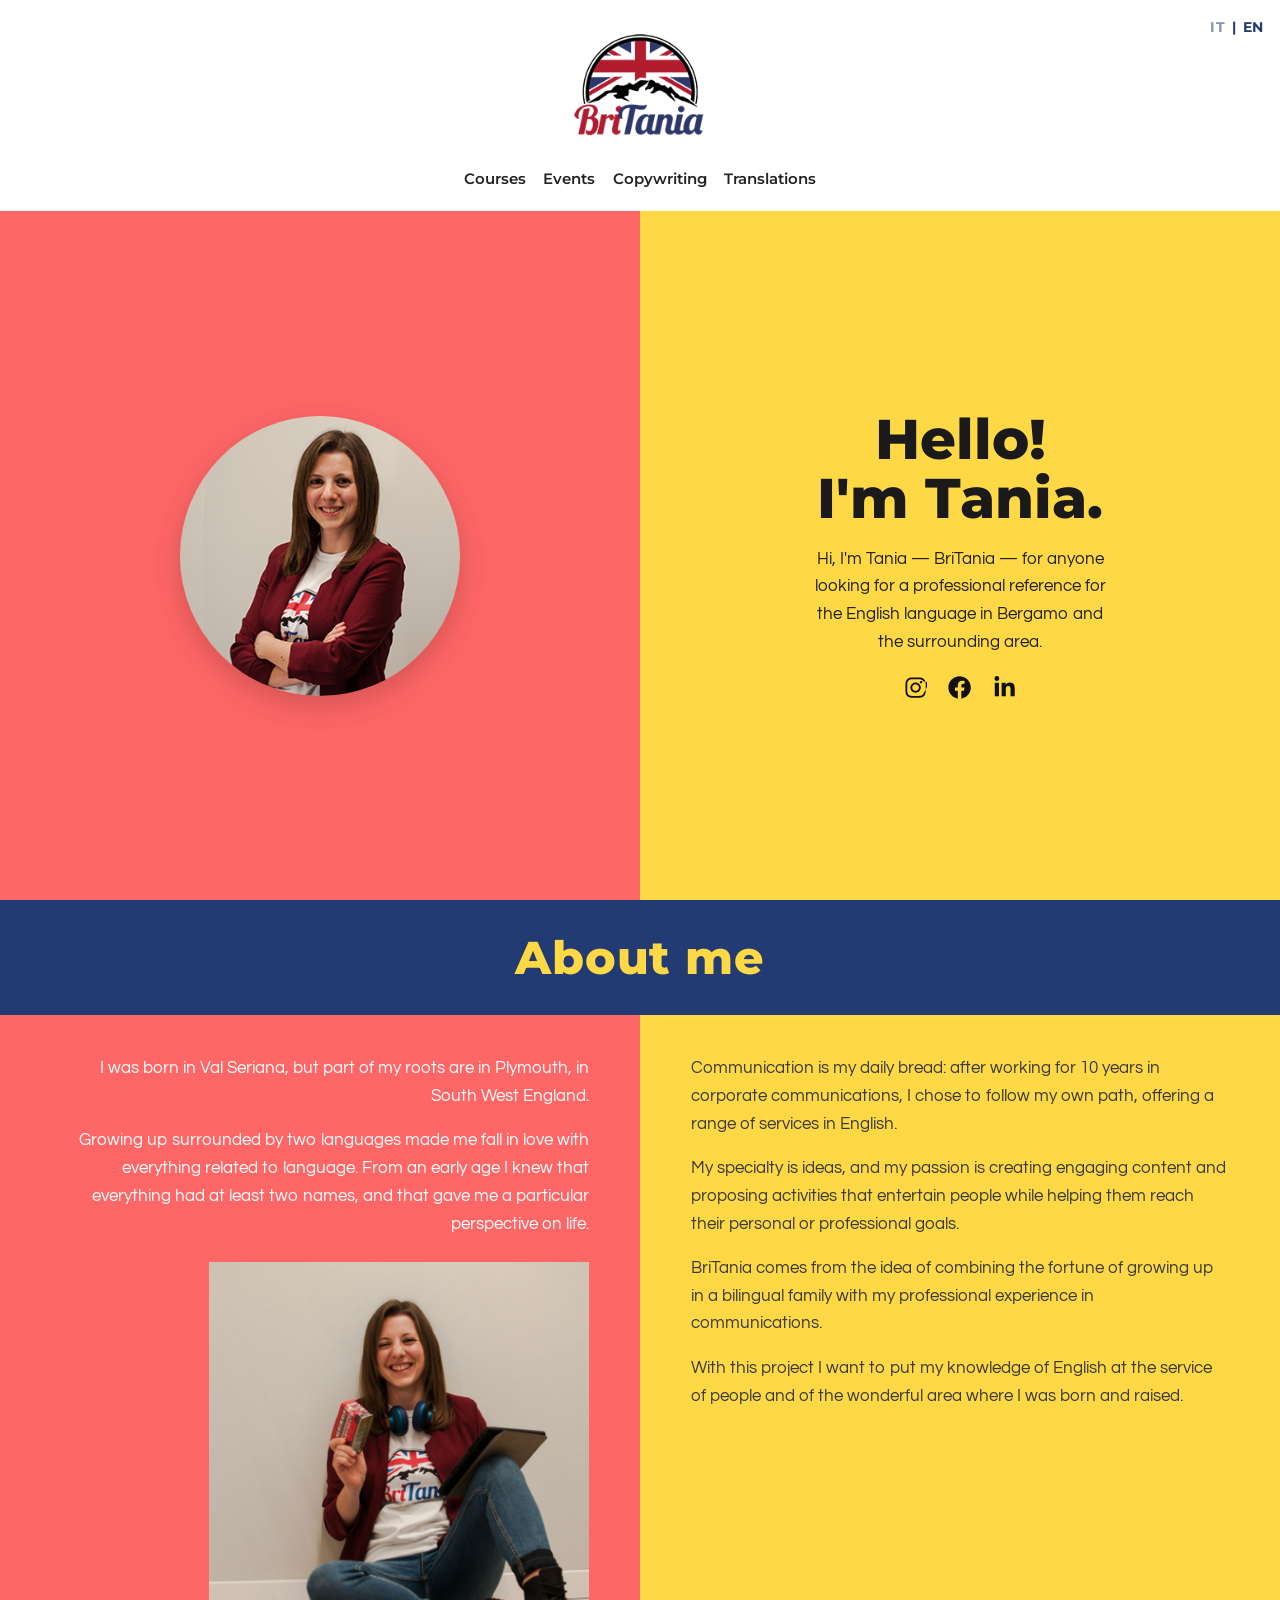
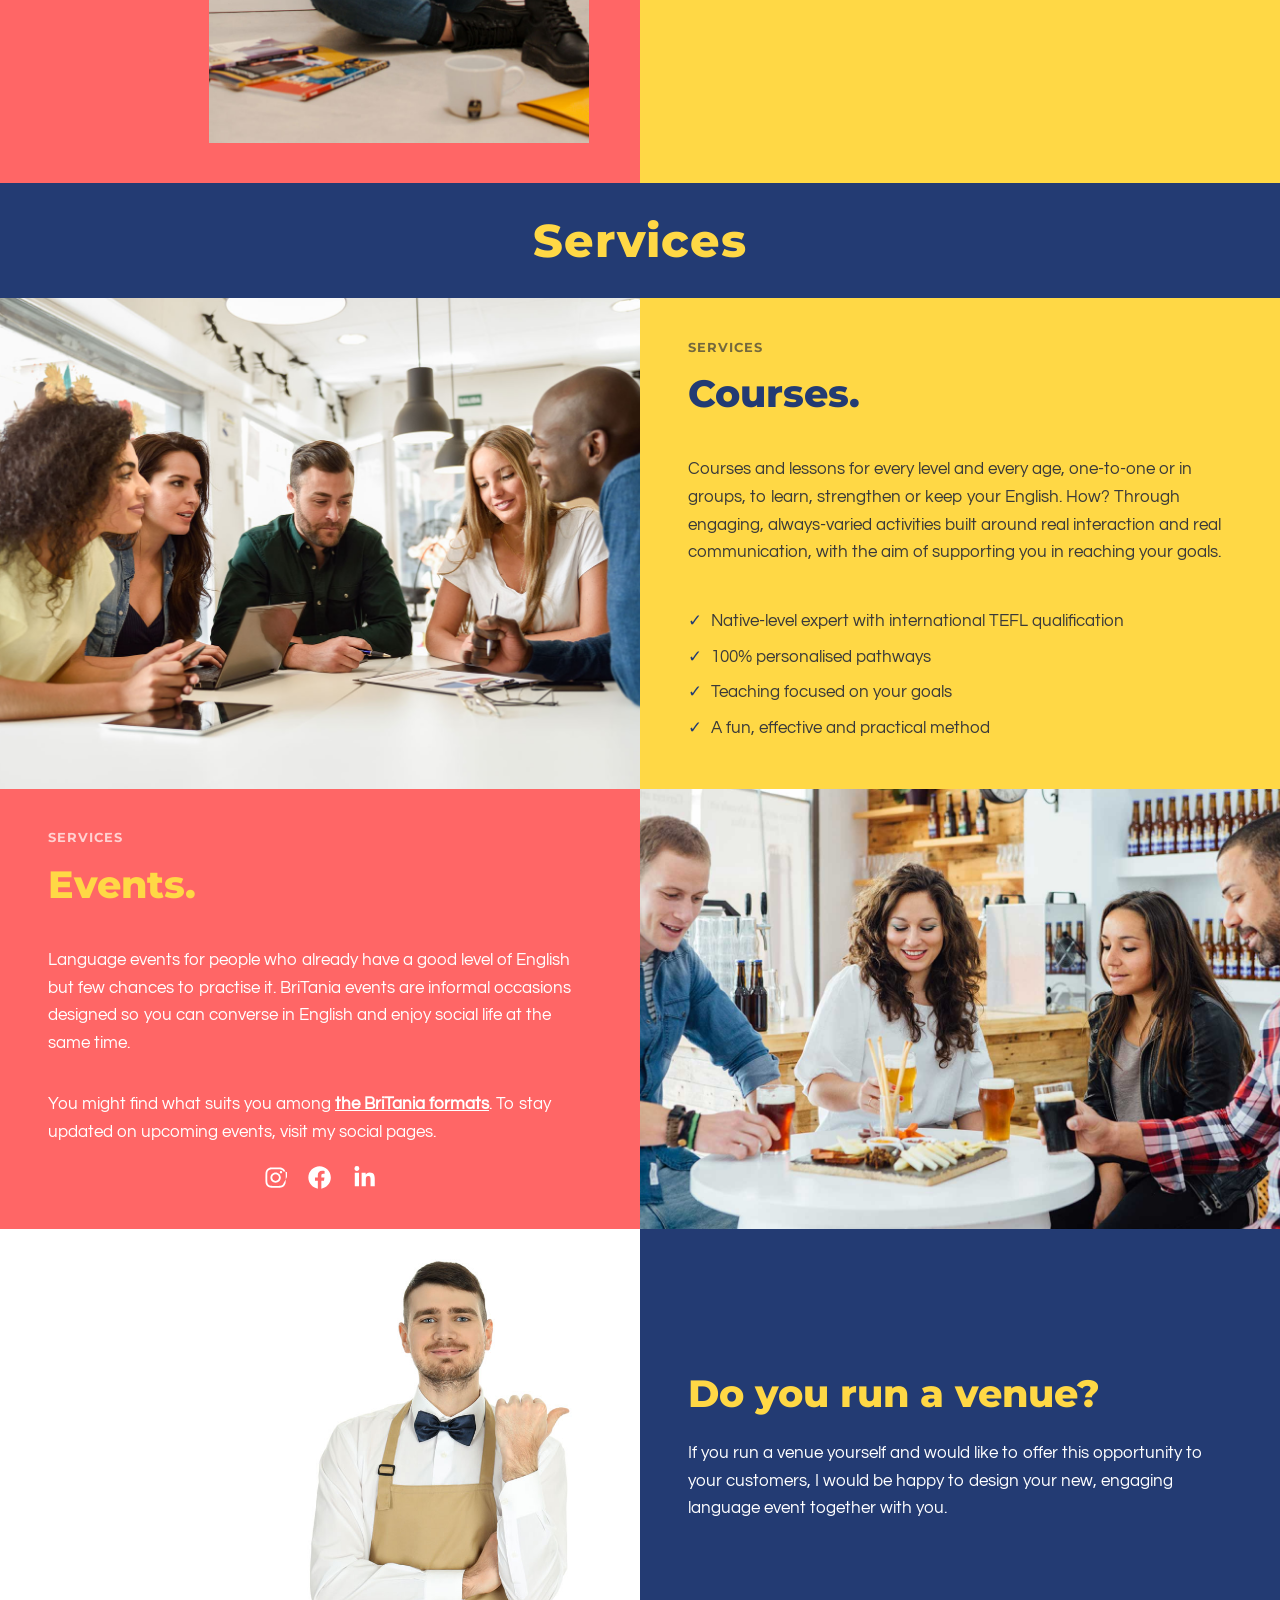
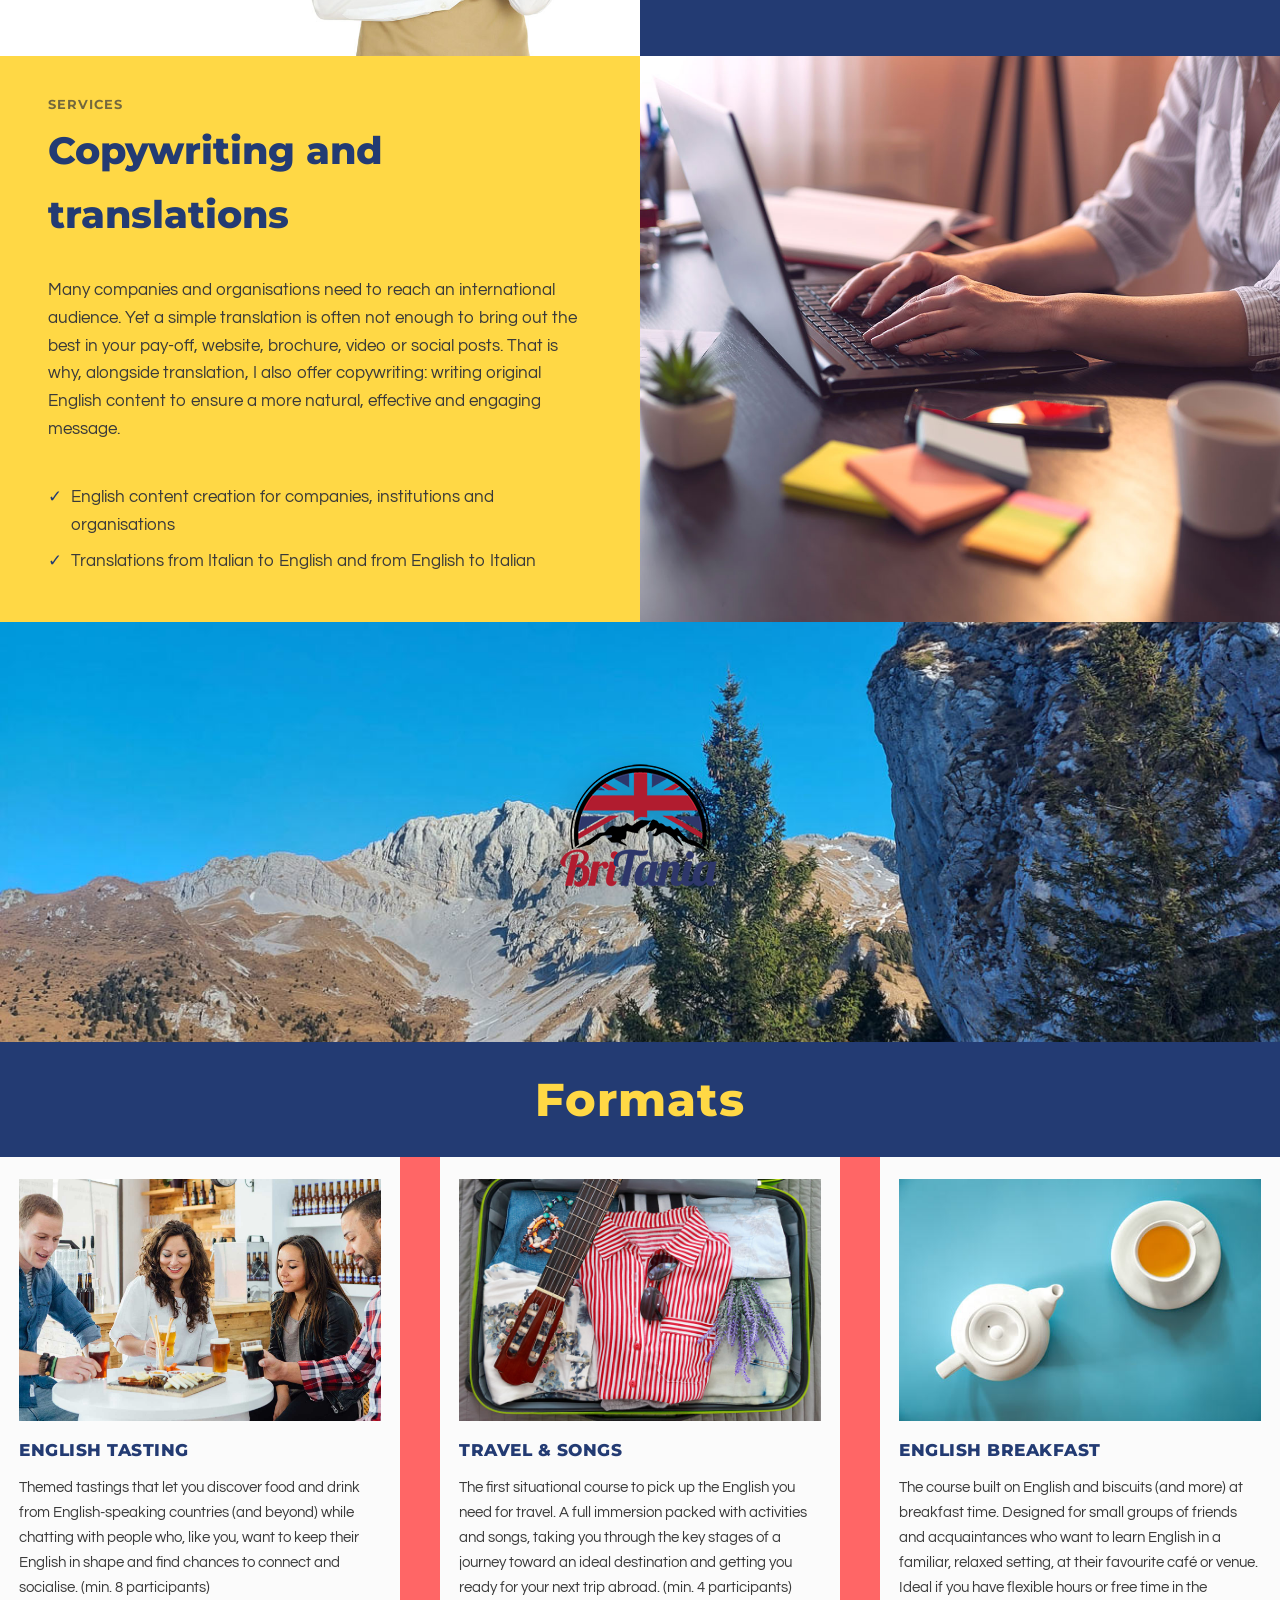
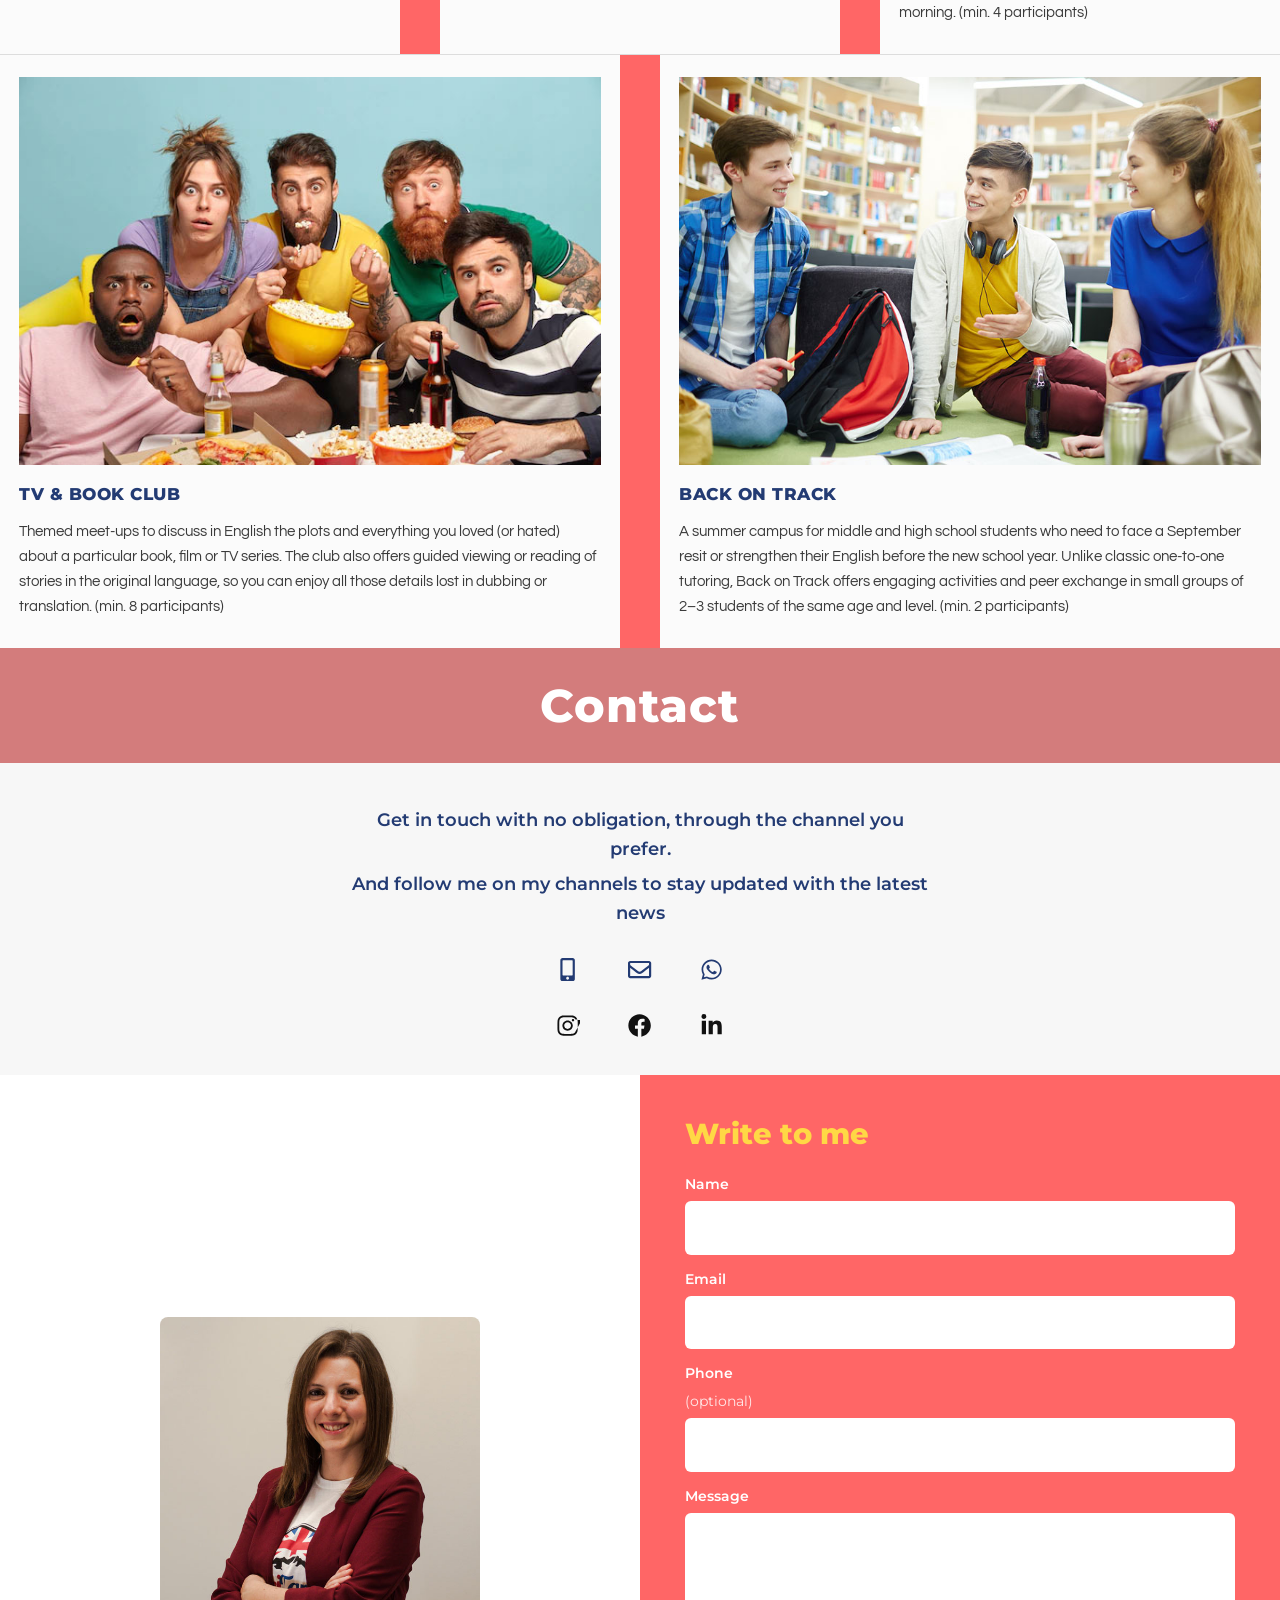
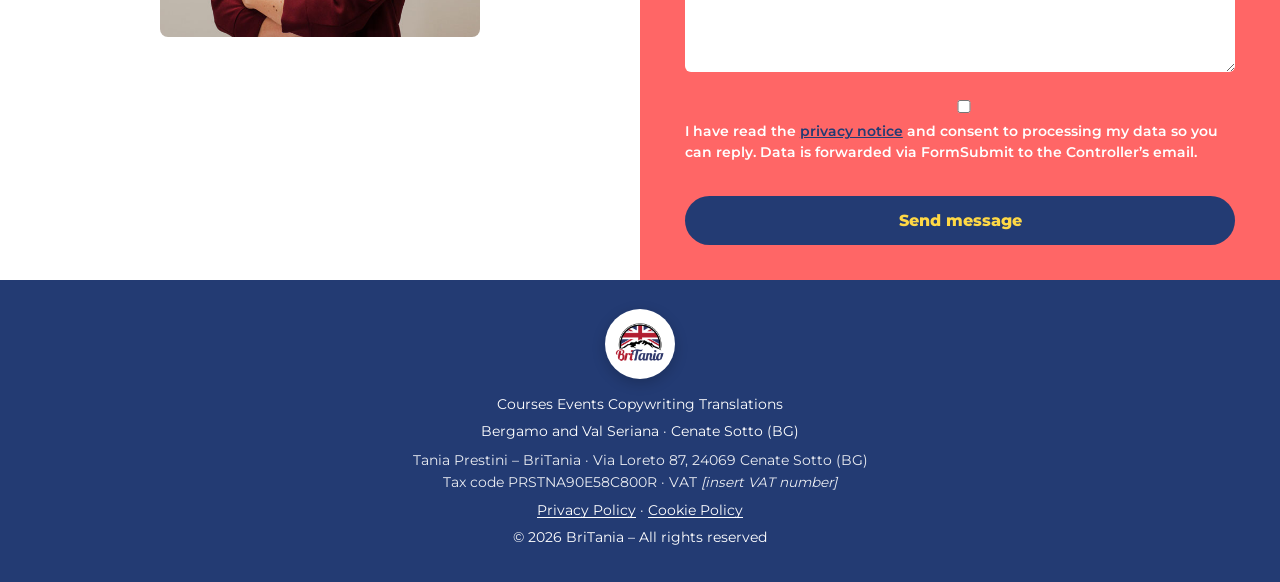
==== en/index.html @ 39865f75 "Add GDPR privacy/cookie pages, form consent, self-hosted fonts Co-authored-by: Cursor <cursoragent@c" ====
<!DOCTYPE html>
<html lang="en">
<head>
  <meta charset="UTF-8" />
  <meta name="viewport" content="width=device-width, initial-scale=1" />
  <title>BriTania – English in Bergamo and Val Seriana</title>
  <meta name="description" content="English courses, language events, copywriting and translations in Bergamo and Val Seriana. With Tania Prestini – BriTania." />
  <meta name="geo.region" content="IT-BG" />
  <meta name="geo.placename" content="Bergamo, Val Seriana" />
  <link rel="canonical" href="https://bri-tania.com/en/" />
  <link rel="alternate" hreflang="it" href="https://bri-tania.com/" />
  <link rel="alternate" hreflang="en" href="https://bri-tania.com/en/" />
  <link rel="alternate" hreflang="x-default" href="https://bri-tania.com/" />
  <link rel="describedby" href="https://bri-tania.com/llms.txt" />
  <meta property="og:type" content="website" />
  <meta property="og:locale" content="en_GB" />
  <meta property="og:url" content="https://bri-tania.com/en/" />
  <meta property="og:title" content="BriTania – English in Bergamo and Val Seriana" />
  <meta property="og:description" content="Courses, events, copywriting and English translations for Bergamo and Val Seriana." />
  <meta property="og:image" content="https://bri-tania.com/assets/images/og-cover.jpg" />
  <meta property="og:image:width" content="1200" />
  <meta property="og:image:height" content="630" />
  <meta property="og:image:alt" content="BriTania – English in Bergamo and Val Seriana" />
  <meta name="twitter:card" content="summary_large_image" />
  <meta name="twitter:image" content="https://bri-tania.com/assets/images/og-cover.jpg" />
  <link rel="icon" href="../assets/images/BriTania-logo.png" />
  <link rel="stylesheet" href="../assets/fonts.css" />
  <link rel="stylesheet" href="../assets/styles.css" />
  <link rel="stylesheet" href="../assets/legal.css" />
  <script type="application/ld+json">
  {
    "@context": "https://schema.org",
    "@type": "ProfessionalService",
    "name": "BriTania",
    "alternateName": "Tania Prestini – BriTania",
    "url": "https://bri-tania.com/en/",
    "logo": "https://bri-tania.com/assets/images/BriTania-logo.png",
    "image": "https://bri-tania.com/assets/images/og-cover.jpg",
    "description": "English courses, language events, copywriting and translations in Bergamo and Val Seriana.",
    "email": "taniaprestini@gmail.com",
    "telephone": "+39-347-804-6948",
    "address": {
      "@type": "PostalAddress",
      "streetAddress": "Via Loreto 87",
      "addressLocality": "Cenate Sotto",
      "addressRegion": "BG",
      "postalCode": "24069",
      "addressCountry": "IT"
    },
    "areaServed": [
      { "@type": "AdministrativeArea", "name": "Bergamo" },
      { "@type": "AdministrativeArea", "name": "Val Seriana" },
      { "@type": "AdministrativeArea", "name": "Province of Bergamo" }
    ],
    "knowsLanguage": ["it", "en"],
    "sameAs": [
      "https://www.instagram.com/bri_tania_prestini/",
      "https://www.facebook.com/tania.prestini/",
      "https://it.linkedin.com/in/taniaprestini"
    ]
  }
  </script>
</head>
<body>
  <div class="intro-screen" id="top">
    <header class="site-header">
      <div class="lang-switch" aria-label="Language">
        <a href="../index.html" lang="it">IT</a>
        <span aria-hidden="true">|</span>
        <span class="lang-current" aria-current="page">EN</span>
      </div>
      <a class="logo" href="#top">
        <img src="../assets/images/BriTania-logo.png" alt="BriTania logo – English in Bergamo" width="150" height="150" />
      </a>
      <nav class="tagline-nav" aria-label="Sections">
        <a href="#courses">Courses</a>
        <a href="#events">Events</a>
        <a href="#copywriting">Copywriting</a>
        <a href="#contact">Translations</a>
      </nav>
    </header>

    <section class="hero" aria-label="Introduction">
      <div class="hero-photo">
        <img src="../assets/images/tania_prestini-bri-tania.png" alt="Tania Prestini, BriTania English teacher in Bergamo" width="300" height="300" />
      </div>
      <div class="hero-copy">
        <h1>Hello!<br />I'm Tania.</h1>
        <p>
          Hi, I'm Tania — BriTania — for anyone looking for a professional
          reference for the English language in Bergamo and the surrounding area.
        </p>
        <div class="socials">
          <a href="https://www.instagram.com/bri_tania_prestini/?hl=it" target="_blank" rel="noopener noreferrer" aria-label="Instagram">
            <svg viewBox="0 0 448 512" aria-hidden="true"><path d="M224.1 141c-63.6 0-114.9 51.3-114.9 114.9s51.3 114.9 114.9 114.9S339 319.5 339 255.9 287.7 141 224.1 141zm0 189.6c-41.1 0-74.7-33.5-74.7-74.7s33.5-74.7 74.7-74.7 74.7 33.5 74.7 74.7-33.6 74.7-74.7 74.7zm146.4-194.3c0 14.9-12 26.8-26.8 26.8-14.9 0-26.8-12-26.8-26.8s12-26.8 26.8-26.8 26.8 12 26.8 26.8zm76.1 27.2c-1.7-35.9-9.9-67.7-36.2-93.9-26.2-26.2-58-34.4-93.9-36.2-37-2.1-147.9-2.1-184.9 0-35.8 1.7-67.6 9.9-93.9 36.1s-34.4 58-36.2 93.9c-2.1 37-2.1 147.9 0 184.9 1.7 35.9 9.9 67.7 36.2 93.9s58 34.4 93.9 36.2c37 2.1 147.9 2.1 184.9 0 35.9-1.7 67.7-9.9 93.9-36.2 26.2-26.2 34.4-58 36.2-93.9 2.1-37 2.1-147.8 0-184.8zM398.8 388c-7.8 19.6-22.9 34.7-42.6 42.6-29.5 11.7-99.5 9-132.1 9s-102.7 2.6-132.1-9c-19.6-7.8-34.7-22.9-42.6-42.6-11.7-29.5-9-99.5-9-132.1s-2.6-102.7 9-132.1c7.8-19.6 22.9-34.7 42.6-42.6 29.5-11.7 99.5-9 132.1-9s102.7-2.6 132.1 9c19.6 7.8 34.7 22.9 42.6 42.6 29.5 11.7 99.5 9 132.1 9s102.7 2.6 132.1-9c19.6-7.8 34.7-22.9 42.6-42.6 11.7-29.5 9-99.5 9-132.1s2.7-102.7-9-132.1z"/></svg>
          </a>
          <a href="https://www.facebook.com/tania.prestini/" target="_blank" rel="noopener noreferrer" aria-label="Facebook">
            <svg viewBox="0 0 512 512" aria-hidden="true"><path d="M504 256C504 119 393 8 256 8S8 119 8 256c0 123.78 90.69 226.38 209.25 245V327.69h-63V256h63v-54.64c0-62.15 37-96.48 93.67-96.48 27.14 0 55.52 4.84 55.52 4.84v61h-31.28c-30.8 0-40.41 19.12-40.41 38.73V256h68.78l-11 71.69h-57.78V501C413.31 482.38 504 379.78 504 256z"/></svg>
          </a>
          <a href="https://it.linkedin.com/in/taniaprestini" target="_blank" rel="noopener noreferrer" aria-label="LinkedIn">
            <svg viewBox="0 0 448 512" aria-hidden="true"><path d="M100.28 448H7.4V148.9h92.88zM53.79 108.1C24.09 108.1 0 83.5 0 53.8a53.79 53.79 0 0 1 107.58 0c0 29.7-24.1 54.3-53.79 54.3zM447.9 448h-92.68V302.4c0-34.7-.7-79.2-48.29-79.2-48.29 0-55.69 37.7-55.69 76.7V448h-92.78V148.9h89.08v40.8h1.3c12.4-23.5 42.69-48.3 87.88-48.3 94 0 111.28 61.9 111.28 142.3V448z"/></svg>
          </a>
        </div>
      </div>
    </section>
  </div>

  <main>
    <section id="about">
      <div class="bar bar-navy"><h2>About me</h2></div>
      <div class="about">
        <div class="about-left">
          <p>I was born in Val Seriana, but part of my roots are in Plymouth, in South West England.</p>
          <p>Growing up surrounded by two languages made me fall in love with everything related to language. From an early age I knew that everything had at least two names, and that gave me a particular perspective on life.</p>
          <img src="../assets/images/tania-prestini-britania.jpg" alt="Tania Prestini in Val Seriana, founder of BriTania" width="800" height="1012" />
        </div>
        <div class="about-right">
          <p>Communication is my daily bread: after working for 10 years in corporate communications, I chose to follow my own path, offering a range of services in English.</p>
          <p>My specialty is ideas, and my passion is creating engaging content and proposing activities that entertain people while helping them reach their personal or professional goals.</p>
          <p>BriTania comes from the idea of combining the fortune of growing up in a bilingual family with my professional experience in communications.</p>
          <p>With this project I want to put my knowledge of English at the service of people and of the wonderful area where I was born and raised.</p>
        </div>
      </div>
    </section>

    <section id="courses">
      <div class="bar bar-navy"><h2>Services</h2></div>
      <div class="split">
        <div class="split-media">
          <img src="../assets/images/corsi_bri-tania.jpg" alt="English courses in Bergamo, one-to-one and group lessons" width="1500" height="995" />
        </div>
        <div class="split-body bg-yellow">
          <p class="kicker">Services</p>
          <h3>Courses.</h3>
          <p>Courses and lessons for every level and every age, one-to-one or in groups, to learn, strengthen or keep your English. How? Through engaging, always-varied activities built around real interaction and real communication, with the aim of supporting you in reaching your goals.</p>
          <ul class="checks">
            <li>Native-level expert with international TEFL qualification</li>
            <li>100% personalised pathways</li>
            <li>Teaching focused on your goals</li>
            <li>A fun, effective and practical method</li>
          </ul>
        </div>
      </div>
    </section>

    <section id="events">
      <div class="split reverse">
        <div class="split-body bg-coral on-dark">
          <p class="kicker">Services</p>
          <h3>Events.</h3>
          <p>Language events for people who already have a good level of English but few chances to practise it. BriTania events are informal occasions designed so you can converse in English and enjoy social life at the same time.</p>
          <p>You might find what suits you among <a href="#format"><strong>the BriTania formats</strong></a>. To stay updated on upcoming events, visit my social pages.</p>
          <div class="socials socials-light">
            <a href="https://www.instagram.com/bri_tania_prestini/?hl=it" target="_blank" rel="noopener noreferrer" aria-label="Instagram">
              <svg viewBox="0 0 448 512" aria-hidden="true"><path d="M224.1 141c-63.6 0-114.9 51.3-114.9 114.9s51.3 114.9 114.9 114.9S339 319.5 339 255.9 287.7 141 224.1 141zm0 189.6c-41.1 0-74.7-33.5-74.7-74.7s33.5-74.7 74.7-74.7 74.7 33.5 74.7 74.7-33.6 74.7-74.7 74.7zm146.4-194.3c0 14.9-12 26.8-26.8 26.8-14.9 0-26.8-12-26.8-26.8s12-26.8 26.8-26.8 26.8 12 26.8 26.8zm76.1 27.2c-1.7-35.9-9.9-67.7-36.2-93.9-26.2-26.2-58-34.4-93.9-36.2-37-2.1-147.9-2.1-184.9 0-35.8 1.7-67.6 9.9-93.9 36.1s-34.4 58-36.2 93.9c-2.1 37-2.1 147.9 0 184.9 1.7 35.9 9.9 67.7 36.2 93.9s58 34.4 93.9 36.2c37 2.1 147.9 2.1 184.9 0 35.9-1.7 67.7-9.9 93.9-36.2 26.2-26.2 34.4-58 36.2-93.9 2.1-37 2.1-147.8 0-184.8zM398.8 388c-7.8 19.6-22.9 34.7-42.6 42.6-29.5 11.7-99.5 9-132.1 9s-102.7 2.6-132.1-9c-19.6-7.8-34.7-22.9-42.6-42.6-11.7-29.5-9-99.5-9-132.1s-2.6-102.7 9-132.1c7.8-19.6 22.9-34.7 42.6-42.6 29.5-11.7 99.5-9 132.1-9s102.7-2.6 132.1 9c19.6 7.8 34.7 22.9 42.6 42.6 29.5 11.7 99.5 9 132.1 9s102.7 2.6 132.1-9c19.6-7.8 34.7-22.9 42.6-42.6 11.7-29.5 9-99.5 9-132.1s2.7-102.7-9-132.1z"/></svg>
            </a>
            <a href="https://www.facebook.com/tania.prestini/" target="_blank" rel="noopener noreferrer" aria-label="Facebook">
              <svg viewBox="0 0 512 512" aria-hidden="true"><path d="M504 256C504 119 393 8 256 8S8 119 8 256c0 123.78 90.69 226.38 209.25 245V327.69h-63V256h63v-54.64c0-62.15 37-96.48 93.67-96.48 27.14 0 55.52 4.84 55.52 4.84v61h-31.28c-30.8 0-40.41 19.12-40.41 38.73V256h68.78l-11 71.69h-57.78V501C413.31 482.38 504 379.78 504 256z"/></svg>
            </a>
            <a href="https://it.linkedin.com/in/taniaprestini" target="_blank" rel="noopener noreferrer" aria-label="LinkedIn">
              <svg viewBox="0 0 448 512" aria-hidden="true"><path d="M100.28 448H7.4V148.9h92.88zM53.79 108.1C24.09 108.1 0 83.5 0 53.8a53.79 53.79 0 0 1 107.58 0c0 29.7-24.1 54.3-53.79 54.3zM447.9 448h-92.68V302.4c0-34.7-.7-79.2-48.29-79.2-48.29 0-55.69 37.7-55.69 76.7V448h-92.78V148.9h89.08v40.8h1.3c12.4-23.5 42.69-48.3 87.88-48.3 94 0 111.28 61.9 111.28 142.3V448z"/></svg>
            </a>
          </div>
        </div>
        <div class="split-media">
          <img src="../assets/images/English-testing.jpg" alt="English conversation event in Bergamo" width="1358" height="907" />
        </div>
      </div>

      <div class="split">
        <div class="split-media">
          <img src="../assets/images/man.jpg" alt="English event hosted in a Val Seriana venue" width="800" height="534" />
        </div>
        <div class="split-body bg-navy on-dark locale">
          <h3>Do you run a venue?</h3>
          <p>If you run a venue yourself and would like to offer this opportunity to your customers, I would be happy to design your new, engaging language event together with you.</p>
        </div>
      </div>
    </section>

    <section id="copywriting">
      <div class="split reverse">
        <div class="split-body bg-yellow">
          <p class="kicker">Services</p>
          <h3>Copywriting and translations</h3>
          <p>Many companies and organisations need to reach an international audience. Yet a simple translation is often not enough to bring out the best in your pay-off, website, brochure, video or social posts. That is why, alongside translation, I also offer copywriting: writing original English content to ensure a more natural, effective and engaging message.</p>
          <ul class="checks">
            <li>English content creation for companies, institutions and organisations</li>
            <li>Translations from Italian to English and from English to Italian</li>
          </ul>
        </div>
        <div class="split-media">
          <img src="../assets/images/copyright_bri-tania.jpg" alt="English copywriting and translations for Bergamo businesses" width="1500" height="995" />
        </div>
      </div>
    </section>

    <section class="logo-banner" aria-label="BriTania">
      <img class="banner-bg" src="../assets/images/mp001.jpg" alt="" />
      <img class="banner-logo" src="../assets/images/BriTania-logo.png" alt="BriTania" width="170" height="170" />
    </section>

    <section id="format">
      <div class="bar bar-navy"><h2>Formats</h2></div>
      <div class="formats-row">
        <article class="format">
          <img src="../assets/images/English-testing.jpg" alt="English Tasting – food tasting and English conversation" />
          <h3>English Tasting</h3>
          <p>Themed tastings that let you discover food and drink from English-speaking countries (and beyond) while chatting with people who, like you, want to keep their English in shape and find chances to connect and socialise. (min. 8 participants)</p>
        </article>
        <div class="format-spacer" aria-hidden="true"></div>
        <article class="format">
          <img src="../assets/images/travel-and-song.jpg" alt="Travel &amp; Songs – English course for travel" />
          <h3>Travel &amp; Songs</h3>
          <p>The first situational course to pick up the English you need for travel. A full immersion packed with activities and songs, taking you through the key stages of a journey toward an ideal destination and getting you ready for your next trip abroad. (min. 4 participants)</p>
        </article>
        <div class="format-spacer" aria-hidden="true"></div>
        <article class="format">
          <img src="../assets/images/cup-of-tea.jpg" alt="English Breakfast – English lesson at a café" />
          <h3>English Breakfast</h3>
          <p>The course built on English and biscuits (and more) at breakfast time. Designed for small groups of friends and acquaintances who want to learn English in a familiar, relaxed setting, at their favourite café or venue. Ideal if you have flexible hours or free time in the morning. (min. 4 participants)</p>
        </article>
      </div>
      <div class="formats-row formats-row-2">
        <article class="format">
          <img src="../assets/images/book-club.jpg" alt="TV &amp; Book Club – discuss books and series in English" />
          <h3>TV &amp; Book Club</h3>
          <p>Themed meet-ups to discuss in English the plots and everything you loved (or hated) about a particular book, film or TV series. The club also offers guided viewing or reading of stories in the original language, so you can enjoy all those details lost in dubbing or translation. (min. 8 participants)</p>
        </article>
        <div class="format-spacer" aria-hidden="true"></div>
        <article class="format">
          <img src="../assets/images/back-on-track.jpg" alt="Back on Track – summer English campus for students" />
          <h3>Back on Track</h3>
          <p>A summer campus for middle and high school students who need to face a September resit or strengthen their English before the new school year. Unlike classic one-to-one tutoring, Back on Track offers engaging activities and peer exchange in small groups of 2–3 students of the same age and level. (min. 2 participants)</p>
        </article>
      </div>
    </section>

    <section id="contact">
      <div class="bar bar-rose"><h2>Contact</h2></div>
      <div class="contact-top">
        <blockquote>Get in touch with no obligation, through the channel you prefer.</blockquote>
        <blockquote>And follow me on my channels to stay updated with the latest news</blockquote>
        <div class="contact-icons">
          <a href="tel:+393478046948" aria-label="Phone">
            <svg viewBox="0 0 320 512" aria-hidden="true"><path d="M272 0H48C21.5 0 0 21.5 0 48v416c0 26.5 21.5 48 48 48h224c26.5 0 48-21.5 48-48V48c0-26.5-21.5-48-48-48zM160 480c-17.7 0-32-14.3-32-32s14.3-32 32-32 32 14.3 32 32-14.3 32-32 32zm112-108c0 6.6-5.4 12-12 12H60c-6.6 0-12-5.4-12-12V60c0-6.6 5.4-12 12-12h200c6.6 0 12 5.4 12 12v312z"/></svg>
          </a>
          <a href="mailto:taniaprestini@gmail.com" aria-label="Email">
            <svg viewBox="0 0 512 512" aria-hidden="true"><path d="M464 64H48C21.49 64 0 85.49 0 112v288c0 26.51 21.49 48 48 48h416c26.51 0 48-21.49 48-48V112c0-26.51-21.49-48-48-48zm0 48v40.805c-22.422 18.259-58.168 46.651-134.587 106.49-16.841 13.247-50.201 45.072-73.413 44.701-23.208.375-56.579-31.459-73.413-44.701C106.18 199.465 70.425 171.067 48 152.805V112h416zM48 400V214.398c22.914 18.251 55.409 43.862 104.938 82.646 21.857 17.205 60.134 55.186 103.062 54.955 42.717.231 80.509-37.199 103.053-54.947 49.528-38.783 82.032-64.401 104.947-82.653V400H48z"/></svg>
          </a>
          <a href="https://wa.me/393478046948" target="_blank" rel="noopener noreferrer" aria-label="WhatsApp">
            <svg viewBox="0 0 448 512" aria-hidden="true"><path d="M380.9 97.1C339 55.1 283.2 32 223.9 32c-122.4 0-222 99.6-222 222 0 39.1 10.2 77.3 29.6 111L0 480l117.7-30.9c32.4 17.7 68.9 27 106.1 27h.1c122.3 0 224.1-99.6 224.1-222 0-59.3-25.2-115-67.1-157zm-157 341.6c-33.2 0-65.7-8.9-94-25.7l-6.7-4-69.8 18.3L72 359.2l-4.4-7c-18.5-29.4-28.2-63.3-28.2-98.2 0-101.7 82.8-184.5 184.6-184.5 49.3 0 95.6 19.2 130.4 54.1 34.8 34.9 56.2 81.2 56.1 130.5 0 101.8-84.9 184.6-186.6 184.6zm101.2-138.2c-5.5-2.8-32.8-16.2-37.9-18-5.1-1.9-8.8-2.8-12.5 2.8-3.7 5.6-14.3 18-17.6 21.8-3.2 3.7-6.5 4.2-12 1.4-32.6-16.3-54-29.1-75.5-66-5.7-9.8 5.7-9.1 16.3-30.3 1.8-3.7.9-6.9-.5-9.7-1.4-2.8-12.5-30.1-17.1-41.2-4.5-10.8-9.1-9.3-12.5-9.5-3.2-.2-6.9-.2-10.6-.2-3.7 0-9.7 1.4-14.8 6.9-5.1 5.6-19.4 19-19.4 46.3 0 27.3 19.9 53.7 22.6 57.4 2.8 3.7 39.1 59.7 94.8 83.8 35.2 15.2 49 16.5 66.6 13.9 10.7-1.6 32.8-13.4 37.4-26.4 4.6-13 4.6-24.1 3.2-26.4-1.3-2.5-5-3.9-10.5-6.6z"/></svg>
          </a>
        </div>
        <div class="socials">
          <a href="https://www.instagram.com/bri_tania_prestini/?hl=it" target="_blank" rel="noopener noreferrer" aria-label="Instagram">
            <svg viewBox="0 0 448 512" aria-hidden="true"><path d="M224.1 141c-63.6 0-114.9 51.3-114.9 114.9s51.3 114.9 114.9 114.9S339 319.5 339 255.9 287.7 141 224.1 141zm0 189.6c-41.1 0-74.7-33.5-74.7-74.7s33.5-74.7 74.7-74.7 74.7 33.5 74.7 74.7-33.6 74.7-74.7 74.7zm146.4-194.3c0 14.9-12 26.8-26.8 26.8-14.9 0-26.8-12-26.8-26.8s12-26.8 26.8-26.8 26.8 12 26.8 26.8zm76.1 27.2c-1.7-35.9-9.9-67.7-36.2-93.9-26.2-26.2-58-34.4-93.9-36.2-37-2.1-147.9-2.1-184.9 0-35.8 1.7-67.6 9.9-93.9 36.1s-34.4 58-36.2 93.9c-2.1 37-2.1 147.9 0 184.9 1.7 35.9 9.9 67.7 36.2 93.9s58 34.4 93.9 36.2c37 2.1 147.9 2.1 184.9 0 35.9-1.7 67.7-9.9 93.9-36.2 26.2-26.2 34.4-58 36.2-93.9 2.1-37 2.1-147.8 0-184.8zM398.8 388c-7.8 19.6-22.9 34.7-42.6 42.6-29.5 11.7-99.5 9-132.1 9s-102.7 2.6-132.1-9c-19.6-7.8-34.7-22.9-42.6-42.6-11.7-29.5-9-99.5-9-132.1s-2.6-102.7 9-132.1c7.8-19.6 22.9-34.7 42.6-42.6 29.5-11.7 99.5-9 132.1-9s102.7-2.6 132.1 9c19.6 7.8 34.7 22.9 42.6 42.6 29.5 11.7 99.5 9 132.1 9s102.7 2.6 132.1-9c19.6-7.8 34.7-22.9 42.6-42.6 11.7-29.5 9-99.5 9-132.1s2.7-102.7-9-132.1z"/></svg>
          </a>
          <a href="https://www.facebook.com/tania.prestini/" target="_blank" rel="noopener noreferrer" aria-label="Facebook">
            <svg viewBox="0 0 512 512" aria-hidden="true"><path d="M504 256C504 119 393 8 256 8S8 119 8 256c0 123.78 90.69 226.38 209.25 245V327.69h-63V256h63v-54.64c0-62.15 37-96.48 93.67-96.48 27.14 0 55.52 4.84 55.52 4.84v61h-31.28c-30.8 0-40.41 19.12-40.41 38.73V256h68.78l-11 71.69h-57.78V501C413.31 482.38 504 379.78 504 256z"/></svg>
          </a>
          <a href="https://it.linkedin.com/in/taniaprestini" target="_blank" rel="noopener noreferrer" aria-label="LinkedIn">
            <svg viewBox="0 0 448 512" aria-hidden="true"><path d="M100.28 448H7.4V148.9h92.88zM53.79 108.1C24.09 108.1 0 83.5 0 53.8a53.79 53.79 0 0 1 107.58 0c0 29.7-24.1 54.3-53.79 54.3zM447.9 448h-92.68V302.4c0-34.7-.7-79.2-48.29-79.2-48.29 0-55.69 37.7-55.69 76.7V448h-92.78V148.9h89.08v40.8h1.3c12.4-23.5 42.69-48.3 87.88-48.3 94 0 111.28 61.9 111.28 142.3V448z"/></svg>
          </a>
        </div>
      </div>

      <div class="contact-bottom">
        <div class="contact-photo">
          <img src="../assets/images/tania-prestini-britania-2.jpg" alt="Contact Tania Prestini for English courses in Bergamo" width="600" height="600" />
        </div>
        <div class="contact-form-wrap">
          <h3>Write to me</h3>
          <form action="https://formsubmit.co/taniaprestini@gmail.com" method="POST">
            <input type="hidden" name="_subject" value="New message from the BriTania website (EN)" />
            <input type="hidden" name="_captcha" value="false" />
            <input type="hidden" name="_template" value="table" />
            <input type="text" name="_honey" class="honey" tabindex="-1" autocomplete="off" aria-hidden="true" />
            <label>Name<input type="text" name="name" required autocomplete="name" /></label>
            <label>Email<input type="email" name="email" required autocomplete="email" /></label>
            <label>Phone <span class="opt">(optional)</span><input type="tel" name="phone" autocomplete="tel" /></label>
            <label>Message<textarea name="message" rows="5" required></textarea></label>
            <label class="form-consent">
              <input type="checkbox" name="privacy_consent" value="accepted" required />
              <span>I have read the <a href="privacy.html" target="_blank" rel="noopener">privacy notice</a> and consent to processing my data so you can reply. Data is forwarded via FormSubmit to the Controller’s email.</span>
            </label>
            <button type="submit">Send message</button>
          </form>
        </div>
      </div>
    </section>
  </main>

  <footer class="site-footer">
    <img src="../assets/images/BriTania-logo.png" alt="BriTania" width="70" height="70" />
    <p>Courses Events Copywriting Translations</p>
    <p>Bergamo and Val Seriana · Cenate Sotto (BG)</p>
    <p class="legal-line">Tania Prestini – BriTania · Via Loreto 87, 24069 Cenate Sotto (BG)<br />Tax code PRSTNA90E58C800R · VAT <em>[insert VAT number]</em></p>
    <p class="legal-links"><a href="privacy.html">Privacy Policy</a> · <a href="cookie.html">Cookie Policy</a></p>
    <p>© <span id="year"></span> BriTania – All rights reserved</p>
  </footer>

  <script src="../assets/main.js"></script>
</body>
</html>
---- assets/fonts.css ----
/* Self-hosted fonts – no Google CDN (privacy) */
@font-face {
  font-family: "Montserrat";
  font-style: normal;
  font-weight: 400 800;
  font-display: swap;
  src: url("fonts/montserrat-jtusjig1_i6t8kchkm459wlhyw.woff2") format("woff2");
}

@font-face {
  font-family: "Questrial";
  font-style: normal;
  font-weight: 400;
  font-display: swap;
  src: url("fonts/questrial-qdvustchpbm7nuuevf70vifl.woff2") format("woff2");
}
---- assets/styles.css ----
:root {
  --navy: #233b73;
  --coral: #ff6666;
  --yellow: #ffd845;
  --rose: #d37c7c;
  --text: #3a3a3a;
  --gray: #e6e6e6;
  --font: "Montserrat", system-ui, sans-serif;
  --body: "Questrial", "Montserrat", system-ui, sans-serif;
}

*,
*::before,
*::after { box-sizing: border-box; }

html { scroll-behavior: smooth; }

body {
  margin: 0;
  color: var(--text);
  font-family: var(--body);
  font-size: 1.05rem;
  line-height: 1.65;
  background: #fff;
}

img { max-width: 100%; height: auto; display: block; }
a { color: inherit; }

.intro-screen {
  min-height: 100svh;
  display: flex;
  flex-direction: column;
}

.site-header {
  position: relative;
  text-align: center;
  padding: 1.25rem 1rem 0.5rem;
  background: #fff;
  flex-shrink: 0;
}

.lang-switch {
  position: absolute;
  top: 1rem;
  right: 1rem;
  display: flex;
  align-items: center;
  gap: 0.4rem;
  font-family: var(--font);
  font-size: 0.85rem;
  font-weight: 700;
  letter-spacing: 0.04em;
  color: var(--navy);
}

.lang-switch a {
  text-decoration: none;
  color: var(--navy);
  opacity: 0.55;
}

.lang-switch a:hover { opacity: 1; color: var(--coral); }

.lang-current { opacity: 1; }

.logo img {
  margin: 0 auto;
  width: 140px;
  height: auto;
}

.tagline-nav {
  display: flex;
  flex-wrap: wrap;
  justify-content: center;
  gap: 0.65rem 1.1rem;
  margin: 0.4rem 0 0.75rem;
  font-family: var(--font);
  font-size: 0.95rem;
  font-weight: 600;
}

.tagline-nav a {
  text-decoration: none;
  color: #222;
}

.tagline-nav a:hover { color: var(--coral); }

.bar {
  text-align: center;
  padding: 1.25rem 1rem;
}

.bar h2 {
  margin: 0;
  font-family: var(--font);
  font-weight: 800;
  font-size: clamp(2rem, 4.5vw, 2.85rem);
  letter-spacing: 0.02em;
}

.bar-navy { background: var(--navy); }
.bar-navy h2 { color: var(--yellow); }

.bar-rose { background: var(--rose); }
.bar-rose h2 { color: #fff; }

.bg-yellow { background: var(--yellow); }
.bg-coral { background: var(--coral); }
.bg-navy { background: var(--navy); }

/* HERO */
.hero {
  display: grid;
  grid-template-columns: 1fr 1fr;
  flex: 1 1 auto;
  min-height: 280px;
}

.hero-photo {
  background: var(--coral);
  display: grid;
  place-items: center;
  padding: 2rem;
}

.hero-photo img {
  width: min(280px, 72%);
  aspect-ratio: 1;
  border-radius: 50%;
  object-fit: cover;
  box-shadow: 0 10px 30px rgba(0,0,0,.18);
}

.hero-copy {
  background: var(--yellow);
  display: flex;
  flex-direction: column;
  justify-content: center;
  align-items: center;
  text-align: center;
  padding: 2.5rem 2rem;
  gap: 1.1rem;
}

.hero-copy h1 {
  margin: 0;
  font-family: var(--font);
  font-weight: 800;
  font-size: clamp(2.3rem, 5vw, 3.5rem);
  line-height: 1.05;
  color: #1a1a1a;
}

.hero-copy p {
  margin: 0;
  max-width: 34ch;
  color: #222;
}

.socials {
  display: flex;
  gap: 1.1rem;
  justify-content: center;
}

.socials a {
  width: 1.7rem;
  height: 1.7rem;
  display: grid;
  place-items: center;
  color: #111;
}

.socials svg { width: 1.45rem; height: 1.45rem; fill: currentColor; }
.socials-light a { color: #fff; }

/* CHI SONO */
.about {
  display: grid;
  grid-template-columns: 1fr 1fr;
}

.about-left,
.about-right {
  padding: 2.5rem clamp(1.2rem, 4vw, 3.2rem);
}

.about-left {
  background: var(--coral);
  color: #fff;
  text-align: right;
}

.about-left img {
  margin: 1.5rem 0 0 auto;
  width: min(100%, 380px);
}

.about-right { background: var(--yellow); }
.about-left p:first-child,
.about-right p:first-child { margin-top: 0; }

/* SPLITS servizi */
.split {
  display: grid;
  grid-template-columns: 1fr 1fr;
}

.split.reverse .split-media { order: 2; }

.split-media img {
  width: 100%;
  height: 100%;
  min-height: 380px;
  object-fit: cover;
}

.split-body {
  padding: 2.4rem clamp(1.2rem, 4vw, 3rem);
  display: flex;
  flex-direction: column;
  justify-content: center;
}

.kicker {
  margin: 0 0 0.25rem;
  font-family: var(--font);
  font-size: 0.8rem;
  font-weight: 700;
  letter-spacing: 0.08em;
  text-transform: uppercase;
  opacity: 0.7;
}

.split-body h3 {
  margin: 0 0 0.9rem;
  font-family: var(--font);
  font-weight: 800;
  font-size: clamp(1.7rem, 3vw, 2.5rem);
  color: var(--navy);
}

.on-dark,
.on-dark h3,
.on-dark a { color: #fff; }

.on-dark h3 { color: var(--yellow); }

.checks {
  list-style: none;
  margin: 1rem 0 0;
  padding: 0;
}

.checks li {
  position: relative;
  padding-left: 1.45rem;
  margin: 0.5rem 0;
}

.checks li::before {
  content: "✓";
  position: absolute;
  left: 0;
  font-weight: 700;
  color: var(--navy);
}

.on-dark .checks li::before { color: var(--yellow); }

.locale h3 { color: var(--yellow); }
.locale p { color: #fff; margin: 0; }

/* BANNER mp001 */
.logo-banner {
  position: relative;
  min-height: 420px;
  display: grid;
  place-items: center;
  overflow: hidden;
  background: #c9d6e2;
}

.banner-bg {
  position: absolute;
  inset: 0;
  width: 100%;
  height: 100%;
  object-fit: cover;
  object-position: center;
  z-index: 0;
}

.banner-logo {
  position: relative;
  z-index: 1;
  width: 170px;
  filter: drop-shadow(0 6px 18px rgba(0,0,0,.25));
}

/* FORMAT */
.formats-row {
  display: grid;
  grid-template-columns: 1fr 40px 1fr 40px 1fr;
  background: var(--gray);
}

.formats-row-2 {
  grid-template-columns: 1fr 40px 1fr;
  border-top: 1px solid #ddd;
}

.format-spacer { background: var(--coral); }

.format {
  background: #fbfbfb;
  padding: 1.4rem 1.2rem 1.8rem;
}

.format img {
  width: 100%;
  aspect-ratio: 3/2;
  object-fit: cover;
  margin-bottom: 1rem;
}

.format h3 {
  margin: 0 0 0.65rem;
  font-family: var(--font);
  font-weight: 800;
  font-size: 1.05rem;
  color: var(--navy);
  text-transform: uppercase;
  letter-spacing: 0.03em;
}

.format p {
  margin: 0;
  font-size: 0.95rem;
}

/* CONTATTI */
.contact-top {
  background: #f7f7f7;
  text-align: center;
  padding: 2.2rem 1.2rem 1.8rem;
}

.contact-top blockquote {
  margin: 0.4rem auto;
  max-width: 36rem;
  font-family: var(--font);
  font-size: 1.1rem;
  font-weight: 600;
  color: var(--navy);
  border: 0;
  padding: 0;
}

.contact-top .contact-icons,
.contact-top .socials {
  display: grid;
  grid-template-columns: repeat(3, 2.5rem);
  column-gap: 2rem;
  justify-content: center;
  align-items: center;
  margin: 0;
}

.contact-top .contact-icons {
  margin: 1.4rem 0 1rem;
}

.contact-top .socials {
  margin: 0 auto;
}

.contact-top .contact-icons a,
.contact-top .socials a {
  width: 2.5rem;
  height: 2.5rem;
  display: grid;
  place-items: center;
}

.contact-icons a {
  color: var(--navy);
}

.contact-icons svg,
.contact-top .socials svg {
  width: 1.45rem;
  height: 1.45rem;
  fill: currentColor;
}

.contact-bottom {
  display: grid;
  grid-template-columns: 1fr 1fr;
  background: var(--gray);
}

.contact-photo {
  display: grid;
  place-items: center;
  padding: 2rem;
  background: #fff;
}

.contact-photo img {
  width: min(320px, 85%);
  border-radius: 8px;
}

.contact-form-wrap {
  background: var(--coral);
  color: #fff;
  padding: 2.2rem clamp(1.2rem, 4vw, 2.8rem);
}

.contact-form-wrap h3 {
  margin: 0 0 1rem;
  font-family: var(--font);
  font-weight: 800;
  font-size: 1.8rem;
  color: var(--yellow);
}

.contact-form-wrap form {
  display: grid;
  gap: 0.8rem;
}

.contact-form-wrap label {
  display: grid;
  gap: 0.3rem;
  font-family: var(--font);
  font-size: 0.88rem;
  font-weight: 600;
}

.opt { font-weight: 400; opacity: 0.85; }

.contact-form-wrap input,
.contact-form-wrap textarea {
  border: 0;
  border-radius: 6px;
  padding: 0.85rem 0.9rem;
  font: inherit;
  font-size: 1rem;
  color: var(--text);
  width: 100%;
}

.contact-form-wrap button {
  margin-top: 0.3rem;
  border: 0;
  border-radius: 999px;
  padding: 0.95rem 1.3rem;
  min-height: 48px;
  background: var(--navy);
  color: var(--yellow);
  font-family: var(--font);
  font-weight: 800;
  font-size: 1rem;
  cursor: pointer;
  width: 100%;
}

.honey {
  position: absolute;
  left: -9999px;
  height: 0;
  width: 0;
  opacity: 0;
}

.site-footer {
  background: var(--navy);
  color: #fff;
  text-align: center;
  padding: 1.8rem 1rem;
}

.site-footer img {
  margin: 0 auto 0.85rem;
  padding: 0.55rem;
  background: #fff;
  border-radius: 50%;
  box-shadow: 0 4px 14px rgba(0, 0, 0, 0.2);
}

.site-footer p {
  margin: 0.2rem 0;
  font-family: var(--font);
  font-size: 0.9rem;
}

@media (max-width: 960px) {
  .intro-screen {
    min-height: auto;
  }

  .site-header {
    padding: 0.85rem 1rem 0.35rem;
  }

  .logo img {
    width: 96px;
  }

  .tagline-nav {
    font-size: 0.85rem;
    gap: 0.45rem 0.85rem;
    margin: 0.25rem 0 0.55rem;
  }

  .hero {
    flex: none;
    grid-template-columns: 1fr;
    grid-template-rows: auto auto;
  }

  .hero-photo {
    padding: 1.25rem 1rem;
  }

  .hero-photo img {
    width: min(170px, 48%);
  }

  .hero-copy {
    padding: 1.35rem 1.15rem 1.6rem;
    gap: 0.85rem;
  }

  .hero-copy h1 {
    font-size: 2rem;
  }

  .about,
  .split,
  .contact-bottom {
    grid-template-columns: 1fr;
  }

  .split.reverse .split-media { order: -1; }

  .about-left { text-align: left; }
  .about-left img { margin-left: 0; }

  .formats-row,
  .formats-row-2 {
    grid-template-columns: 1fr;
  }

  .format-spacer { display: none; }

  .logo-banner {
    min-height: 240px;
  }

  .contact-photo {
    padding: 1.25rem;
  }

  .contact-photo img {
    width: min(220px, 70%);
  }
}

@media (max-width: 560px) {
  .logo img {
    width: 84px;
  }

  .hero-copy,
  .hero-photo,
  .split-body,
  .about-left,
  .about-right,
  .contact-form-wrap {
    padding: 1.35rem 1.05rem;
  }

  .hero-copy h1 {
    font-size: 1.85rem;
  }

  .contact-form-wrap input,
  .contact-form-wrap textarea,
  .contact-form-wrap button {
    font-size: 16px; /* evita zoom automatico iOS */
  }

  .contact-form-wrap textarea {
    min-height: 7.5rem;
  }

  .contact-top .contact-icons,
  .contact-top .socials {
    column-gap: 1.5rem;
  }
}
---- assets/legal.css ----
.legal-page {
  background: #f7f8fb;
  color: #1a1a1a;
}

.legal-header {
  display: flex;
  align-items: center;
  justify-content: space-between;
  gap: 1rem;
  padding: 1rem 1.25rem;
  background: #233b73;
  color: #fff;
}

.legal-header img {
  display: block;
  width: 56px;
  height: auto;
}

.legal-header a {
  color: #fff;
  text-decoration: none;
}

.legal-header nav a:hover {
  text-decoration: underline;
}

.legal-main {
  max-width: 720px;
  margin: 0 auto;
  padding: 2rem 1.25rem 3rem;
  line-height: 1.65;
}

.legal-main h1 {
  font-family: Montserrat, sans-serif;
  font-weight: 800;
  color: #233b73;
  margin: 0 0 0.5rem;
}

.legal-main h2 {
  font-family: Montserrat, sans-serif;
  font-weight: 700;
  color: #233b73;
  margin: 2rem 0 0.75rem;
  font-size: 1.15rem;
}

.legal-updated {
  color: #666;
  font-size: 0.9rem;
  margin-bottom: 1.5rem;
}

.legal-table {
  width: 100%;
  border-collapse: collapse;
  font-size: 0.95rem;
  margin: 1rem 0;
}

.legal-table th,
.legal-table td {
  border: 1px solid #d0d5e0;
  padding: 0.65rem 0.75rem;
  text-align: left;
  vertical-align: top;
}

.legal-table th {
  background: #e8ecf5;
  font-family: Montserrat, sans-serif;
  font-weight: 600;
}

.legal-note {
  margin-top: 2.5rem;
  padding-top: 1rem;
  border-top: 1px solid #d0d5e0;
  font-size: 0.85rem;
  color: #666;
}

.form-consent {
  display: flex;
  gap: 0.65rem;
  align-items: flex-start;
  margin: 0.75rem 0 1rem;
  font-size: 0.9rem;
  line-height: 1.45;
}

.form-consent input {
  margin-top: 0.25rem;
  flex-shrink: 0;
}

.form-consent a {
  color: #233b73;
  text-decoration: underline;
}

.site-footer .legal-line {
  font-size: 0.85rem;
  opacity: 0.9;
  margin: 0.35rem 0;
}

.site-footer .legal-links a {
  color: inherit;
  text-decoration: underline;
  text-underline-offset: 2px;
}
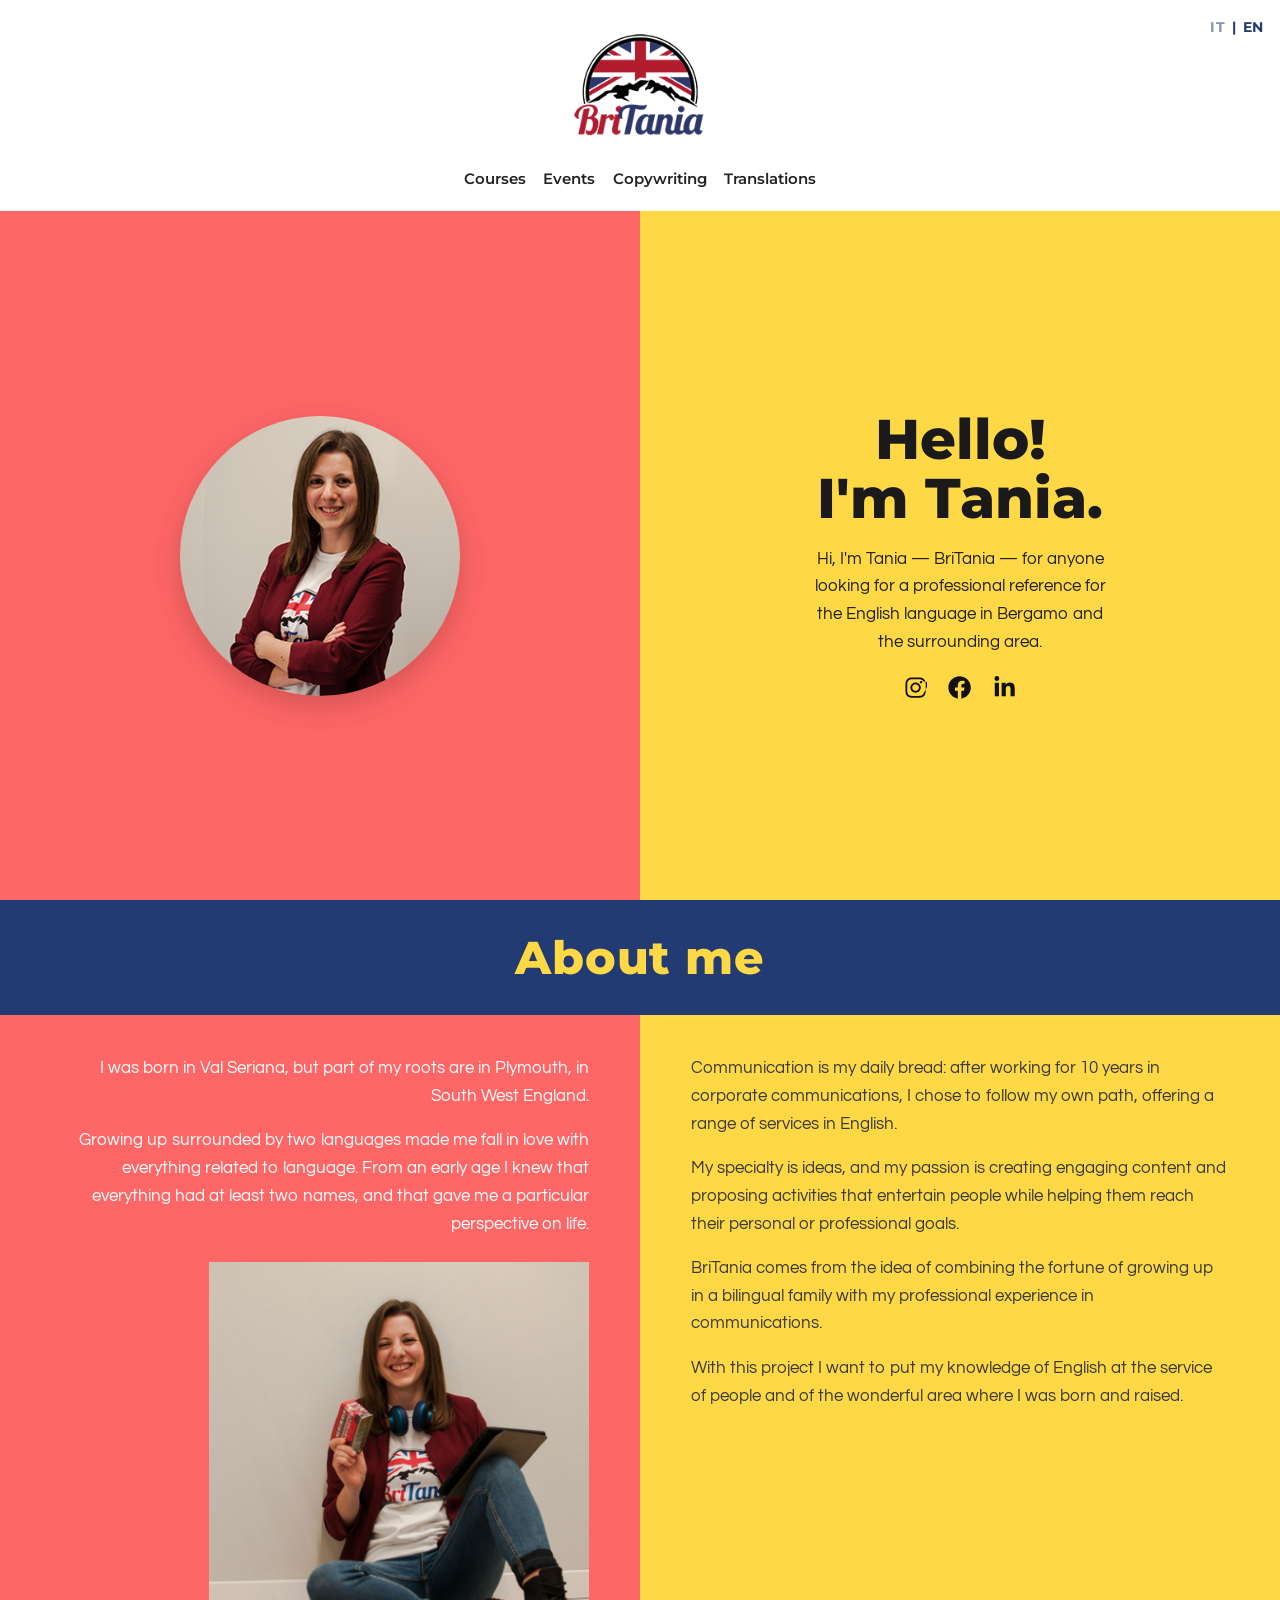
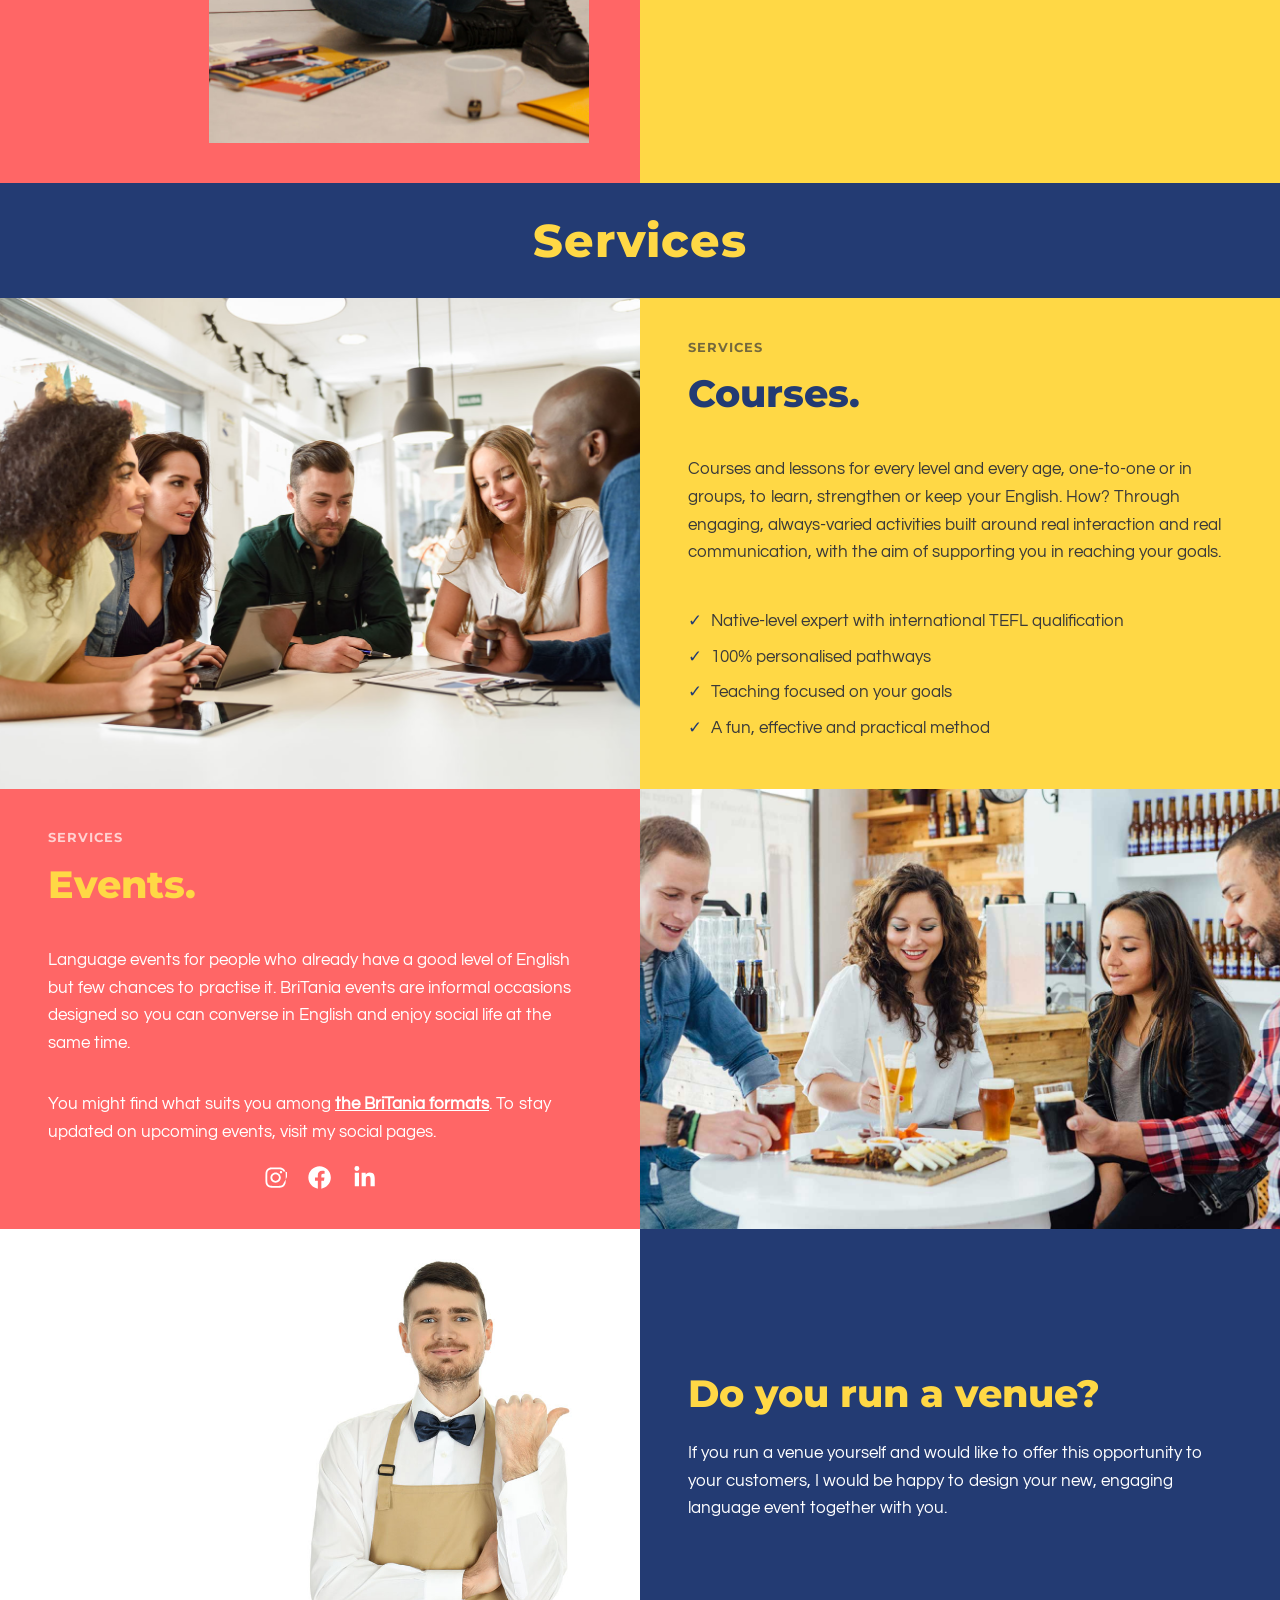
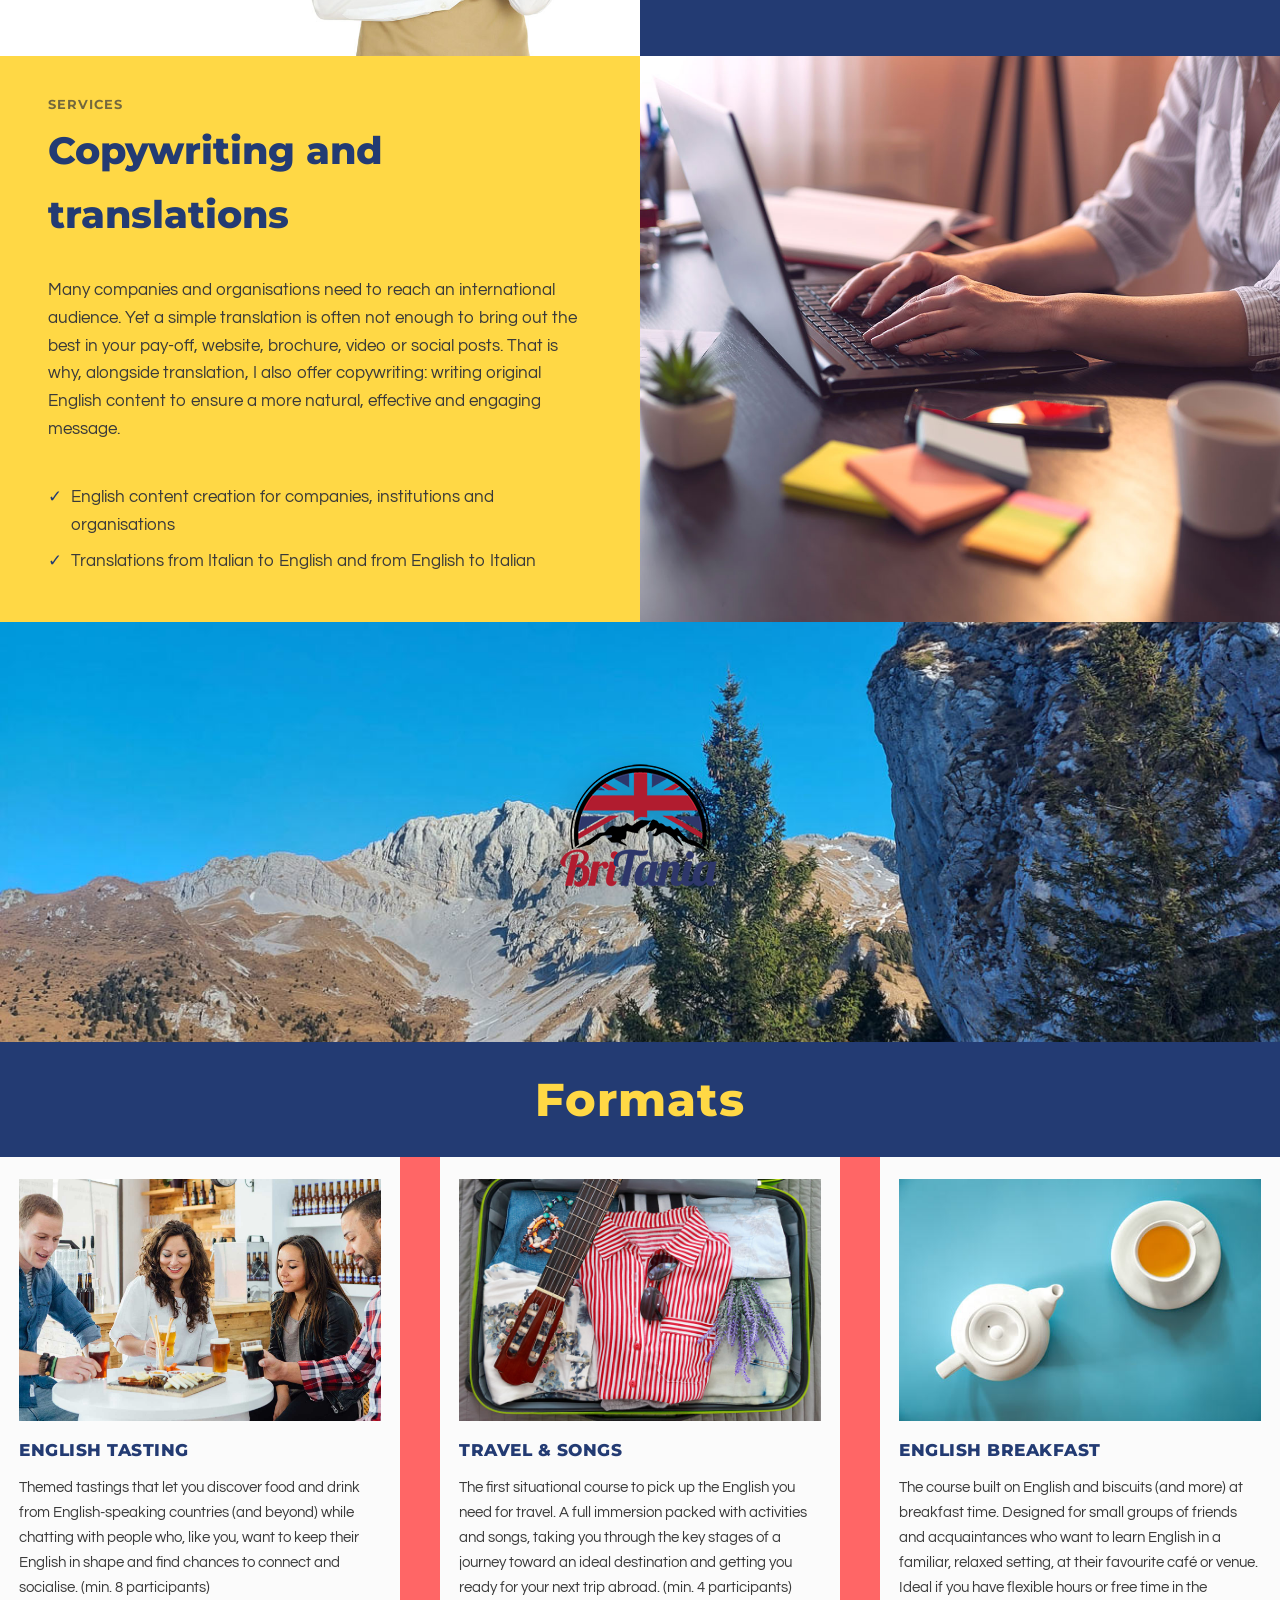
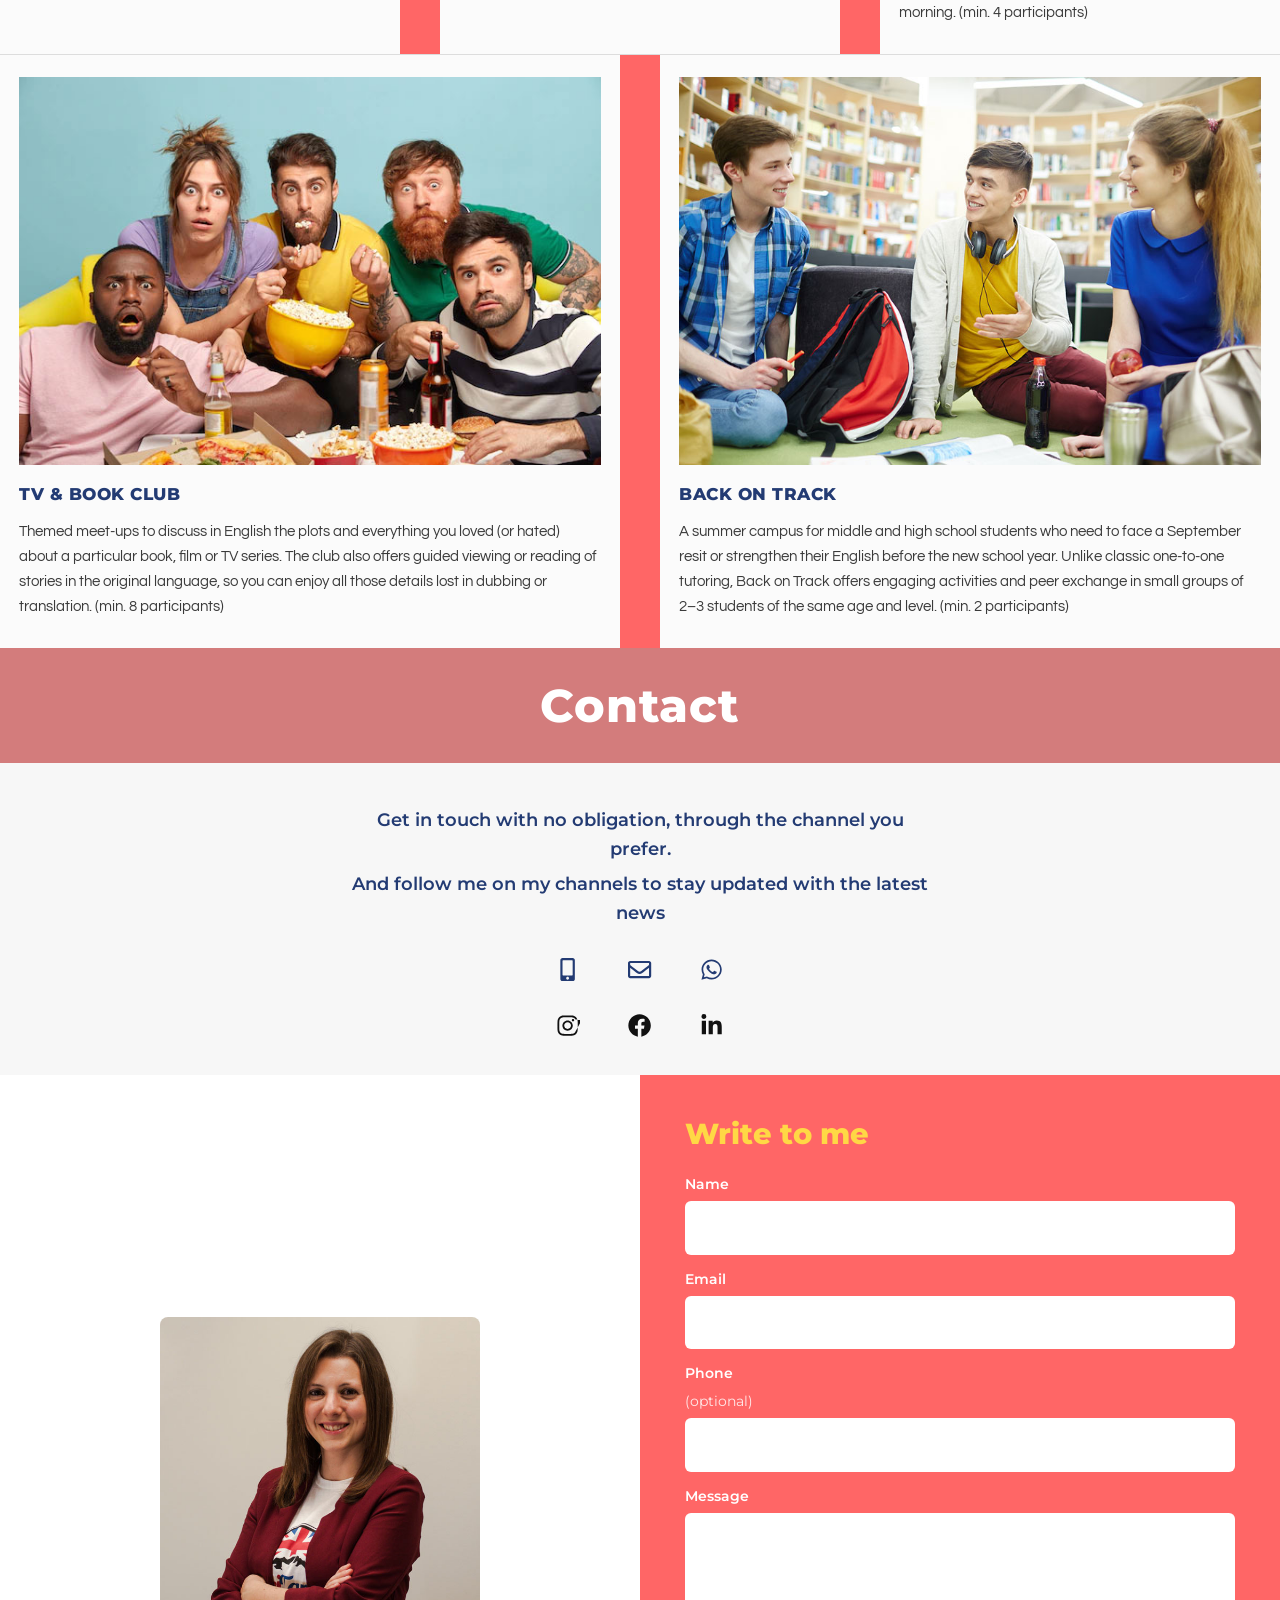
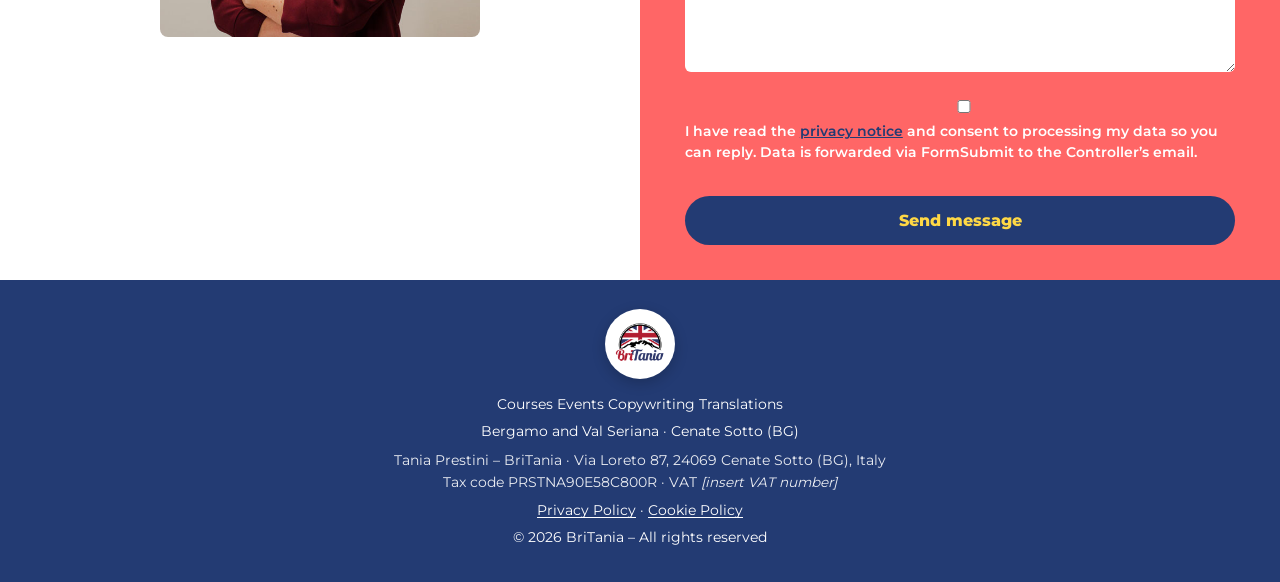
==== commit ba01f4ef: "SEO cleanup without keyword stuffing; add Italia to address Co-authored-by: Cursor <cursoragent@curs" ====
--- a/en/index.html
+++ b/en/index.html
@@ -3,10 +3,10 @@
 <head>
   <meta charset="UTF-8" />
   <meta name="viewport" content="width=device-width, initial-scale=1" />
-  <title>BriTania – English in Bergamo and Val Seriana</title>
-  <meta name="description" content="English courses, language events, copywriting and translations in Bergamo and Val Seriana. With Tania Prestini – BriTania." />
+  <title>BriTania – English courses in Bergamo and Val Seriana</title>
+  <meta name="description" content="English lessons and courses, language events, copywriting and translations. BriTania by Tania Prestini, based in Cenate Sotto (BG), Italy." />
   <meta name="geo.region" content="IT-BG" />
-  <meta name="geo.placename" content="Bergamo, Val Seriana" />
+  <meta name="geo.placename" content="Cenate Sotto" />
   <link rel="canonical" href="https://bri-tania.com/en/" />
   <link rel="alternate" hreflang="it" href="https://bri-tania.com/" />
   <link rel="alternate" hreflang="en" href="https://bri-tania.com/en/" />
@@ -15,12 +15,12 @@
   <meta property="og:type" content="website" />
   <meta property="og:locale" content="en_GB" />
   <meta property="og:url" content="https://bri-tania.com/en/" />
-  <meta property="og:title" content="BriTania – English in Bergamo and Val Seriana" />
-  <meta property="og:description" content="Courses, events, copywriting and English translations for Bergamo and Val Seriana." />
+  <meta property="og:title" content="BriTania – English courses in Bergamo and Val Seriana" />
+  <meta property="og:description" content="Courses, events, copywriting and translations with Tania Prestini." />
   <meta property="og:image" content="https://bri-tania.com/assets/images/og-cover.jpg" />
   <meta property="og:image:width" content="1200" />
   <meta property="og:image:height" content="630" />
-  <meta property="og:image:alt" content="BriTania – English in Bergamo and Val Seriana" />
+  <meta property="og:image:alt" content="BriTania logo and portrait of Tania Prestini" />
   <meta name="twitter:card" content="summary_large_image" />
   <meta name="twitter:image" content="https://bri-tania.com/assets/images/og-cover.jpg" />
   <link rel="icon" href="../assets/images/BriTania-logo.png" />
@@ -36,7 +36,7 @@
     "url": "https://bri-tania.com/en/",
     "logo": "https://bri-tania.com/assets/images/BriTania-logo.png",
     "image": "https://bri-tania.com/assets/images/og-cover.jpg",
-    "description": "English courses, language events, copywriting and translations in Bergamo and Val Seriana.",
+    "description": "English courses, language events, copywriting and translations. Tania Prestini – BriTania, Cenate Sotto (BG), Italy.",
     "email": "taniaprestini@gmail.com",
     "telephone": "+39-347-804-6948",
     "address": {
@@ -70,7 +70,7 @@
         <span class="lang-current" aria-current="page">EN</span>
       </div>
       <a class="logo" href="#top">
-        <img src="../assets/images/BriTania-logo.png" alt="BriTania logo – English in Bergamo" width="150" height="150" />
+        <img src="../assets/images/BriTania-logo.png" alt="BriTania logo" width="150" height="150" />
       </a>
       <nav class="tagline-nav" aria-label="Sections">
         <a href="#courses">Courses</a>
@@ -82,7 +82,7 @@
 
     <section class="hero" aria-label="Introduction">
       <div class="hero-photo">
-        <img src="../assets/images/tania_prestini-bri-tania.png" alt="Tania Prestini, BriTania English teacher in Bergamo" width="300" height="300" />
+        <img src="../assets/images/tania_prestini-bri-tania.png" alt="Tania Prestini" width="300" height="300" />
       </div>
       <div class="hero-copy">
         <h1>Hello!<br />I'm Tania.</h1>
@@ -112,7 +112,7 @@
         <div class="about-left">
           <p>I was born in Val Seriana, but part of my roots are in Plymouth, in South West England.</p>
           <p>Growing up surrounded by two languages made me fall in love with everything related to language. From an early age I knew that everything had at least two names, and that gave me a particular perspective on life.</p>
-          <img src="../assets/images/tania-prestini-britania.jpg" alt="Tania Prestini in Val Seriana, founder of BriTania" width="800" height="1012" />
+          <img src="../assets/images/tania-prestini-britania.jpg" alt="Tania Prestini, founder of BriTania" width="800" height="1012" />
         </div>
         <div class="about-right">
           <p>Communication is my daily bread: after working for 10 years in corporate communications, I chose to follow my own path, offering a range of services in English.</p>
@@ -127,7 +127,7 @@
       <div class="bar bar-navy"><h2>Services</h2></div>
       <div class="split">
         <div class="split-media">
-          <img src="../assets/images/corsi_bri-tania.jpg" alt="English courses in Bergamo, one-to-one and group lessons" width="1500" height="995" />
+          <img src="../assets/images/corsi_bri-tania.jpg" alt="Small-group English lesson" width="1500" height="995" />
         </div>
         <div class="split-body bg-yellow">
           <p class="kicker">Services</p>
@@ -163,13 +163,13 @@
           </div>
         </div>
         <div class="split-media">
-          <img src="../assets/images/English-testing.jpg" alt="English conversation event in Bergamo" width="1358" height="907" />
+          <img src="../assets/images/English-testing.jpg" alt="Guests at a BriTania event" width="1358" height="907" />
         </div>
       </div>
 
       <div class="split">
         <div class="split-media">
-          <img src="../assets/images/man.jpg" alt="English event hosted in a Val Seriana venue" width="800" height="534" />
+          <img src="../assets/images/man.jpg" alt="Guest speaking at a BriTania event" width="800" height="534" />
         </div>
         <div class="split-body bg-navy on-dark locale">
           <h3>Do you run a venue?</h3>
@@ -190,7 +190,7 @@
           </ul>
         </div>
         <div class="split-media">
-          <img src="../assets/images/copyright_bri-tania.jpg" alt="English copywriting and translations for Bergamo businesses" width="1500" height="995" />
+          <img src="../assets/images/copyright_bri-tania.jpg" alt="Copywriting and translation work" width="1500" height="995" />
         </div>
       </div>
     </section>
@@ -267,7 +267,7 @@
 
       <div class="contact-bottom">
         <div class="contact-photo">
-          <img src="../assets/images/tania-prestini-britania-2.jpg" alt="Contact Tania Prestini for English courses in Bergamo" width="600" height="600" />
+          <img src="../assets/images/tania-prestini-britania-2.jpg" alt="Tania Prestini" width="600" height="600" />
         </div>
         <div class="contact-form-wrap">
           <h3>Write to me</h3>
@@ -295,7 +295,7 @@
     <img src="../assets/images/BriTania-logo.png" alt="BriTania" width="70" height="70" />
     <p>Courses Events Copywriting Translations</p>
     <p>Bergamo and Val Seriana · Cenate Sotto (BG)</p>
-    <p class="legal-line">Tania Prestini – BriTania · Via Loreto 87, 24069 Cenate Sotto (BG)<br />Tax code PRSTNA90E58C800R · VAT <em>[insert VAT number]</em></p>
+    <p class="legal-line">Tania Prestini – BriTania · Via Loreto 87, 24069 Cenate Sotto (BG), Italy<br />Tax code PRSTNA90E58C800R · VAT <em>[insert VAT number]</em></p>
     <p class="legal-links"><a href="privacy.html">Privacy Policy</a> · <a href="cookie.html">Cookie Policy</a></p>
     <p>© <span id="year"></span> BriTania – All rights reserved</p>
   </footer>
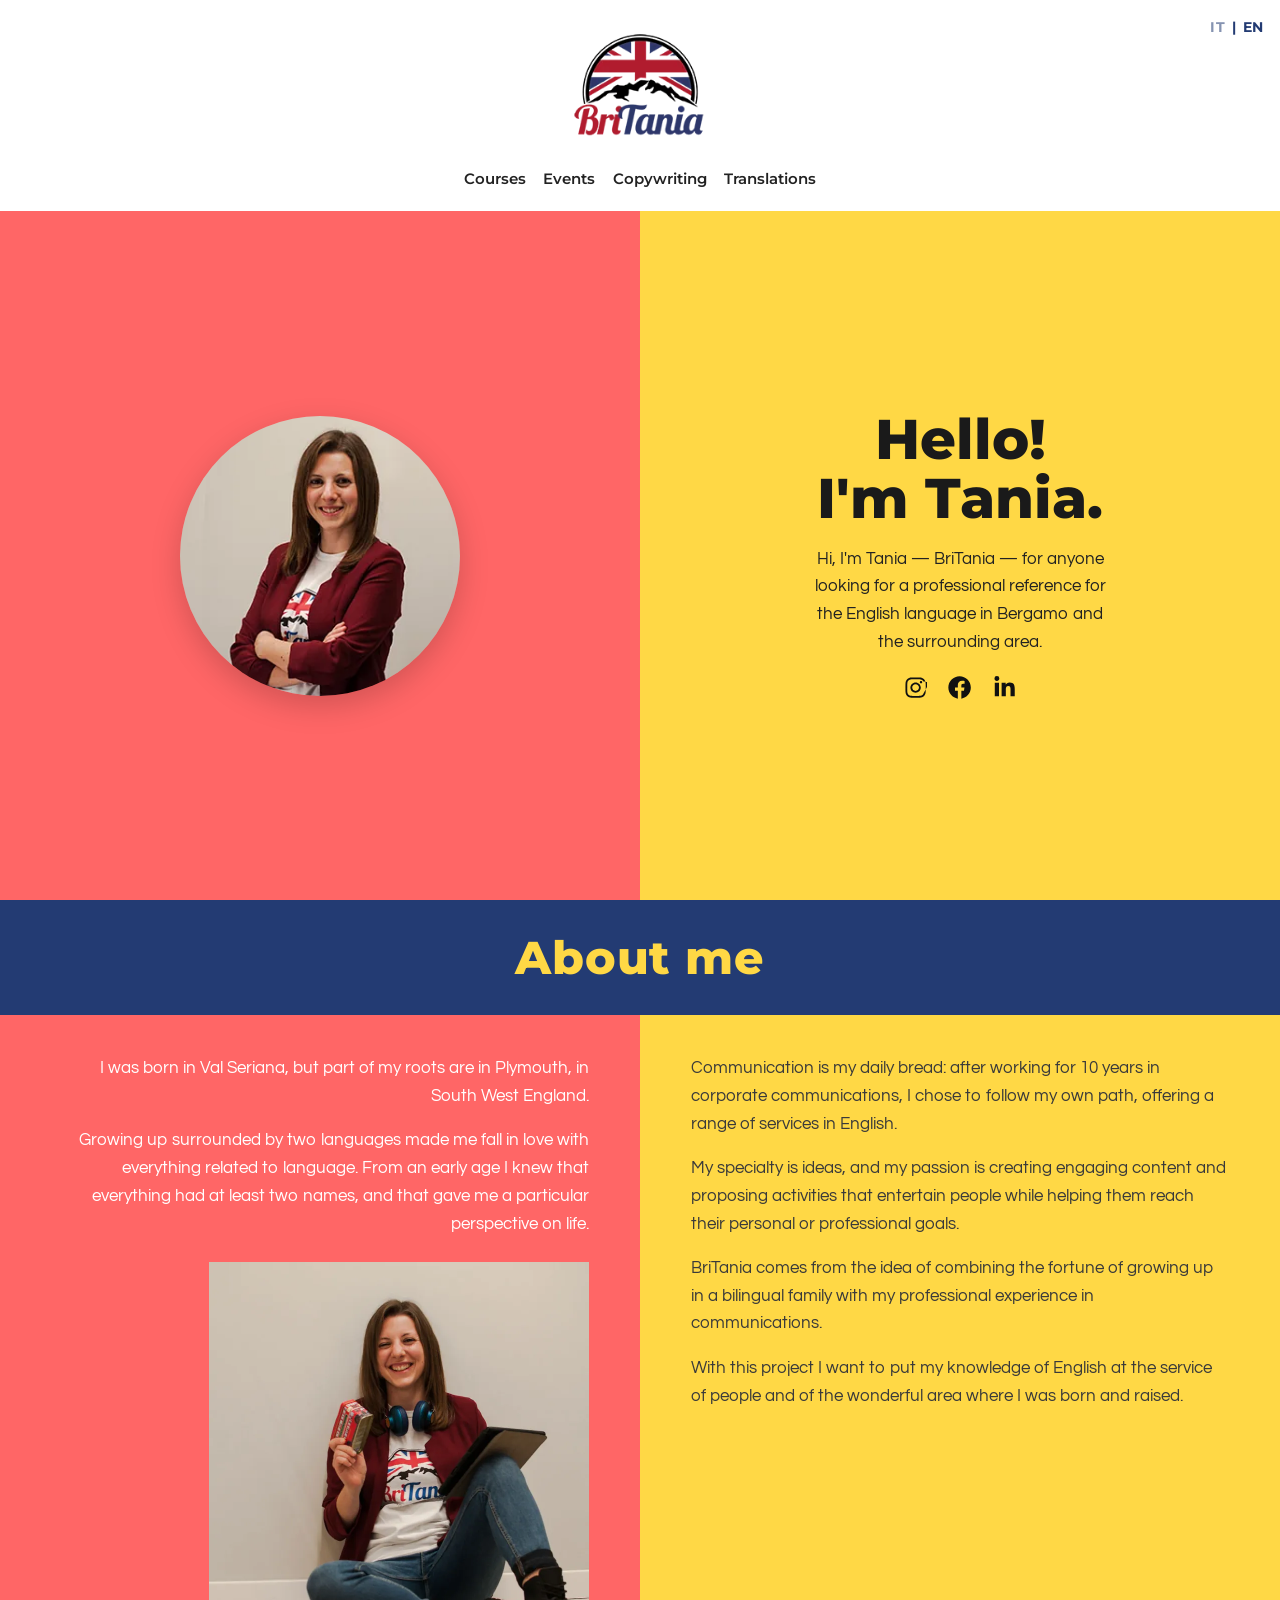
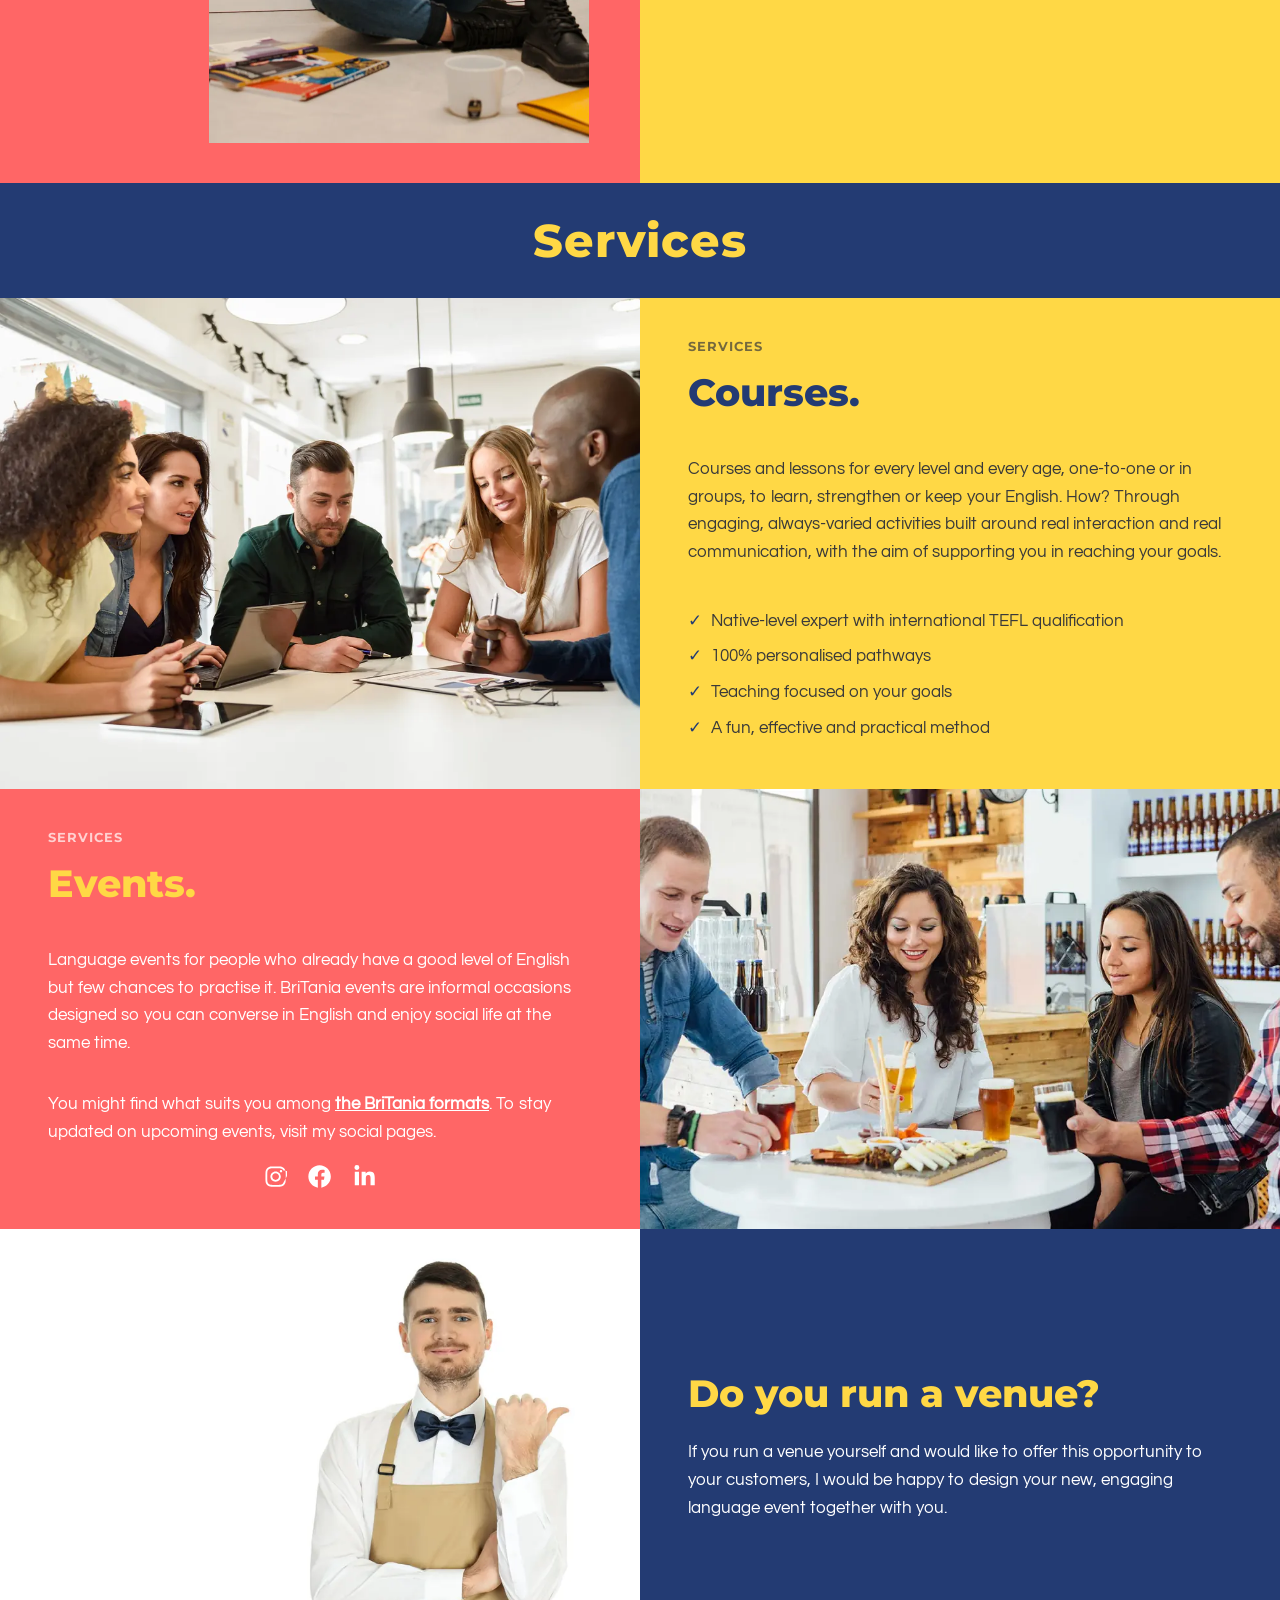
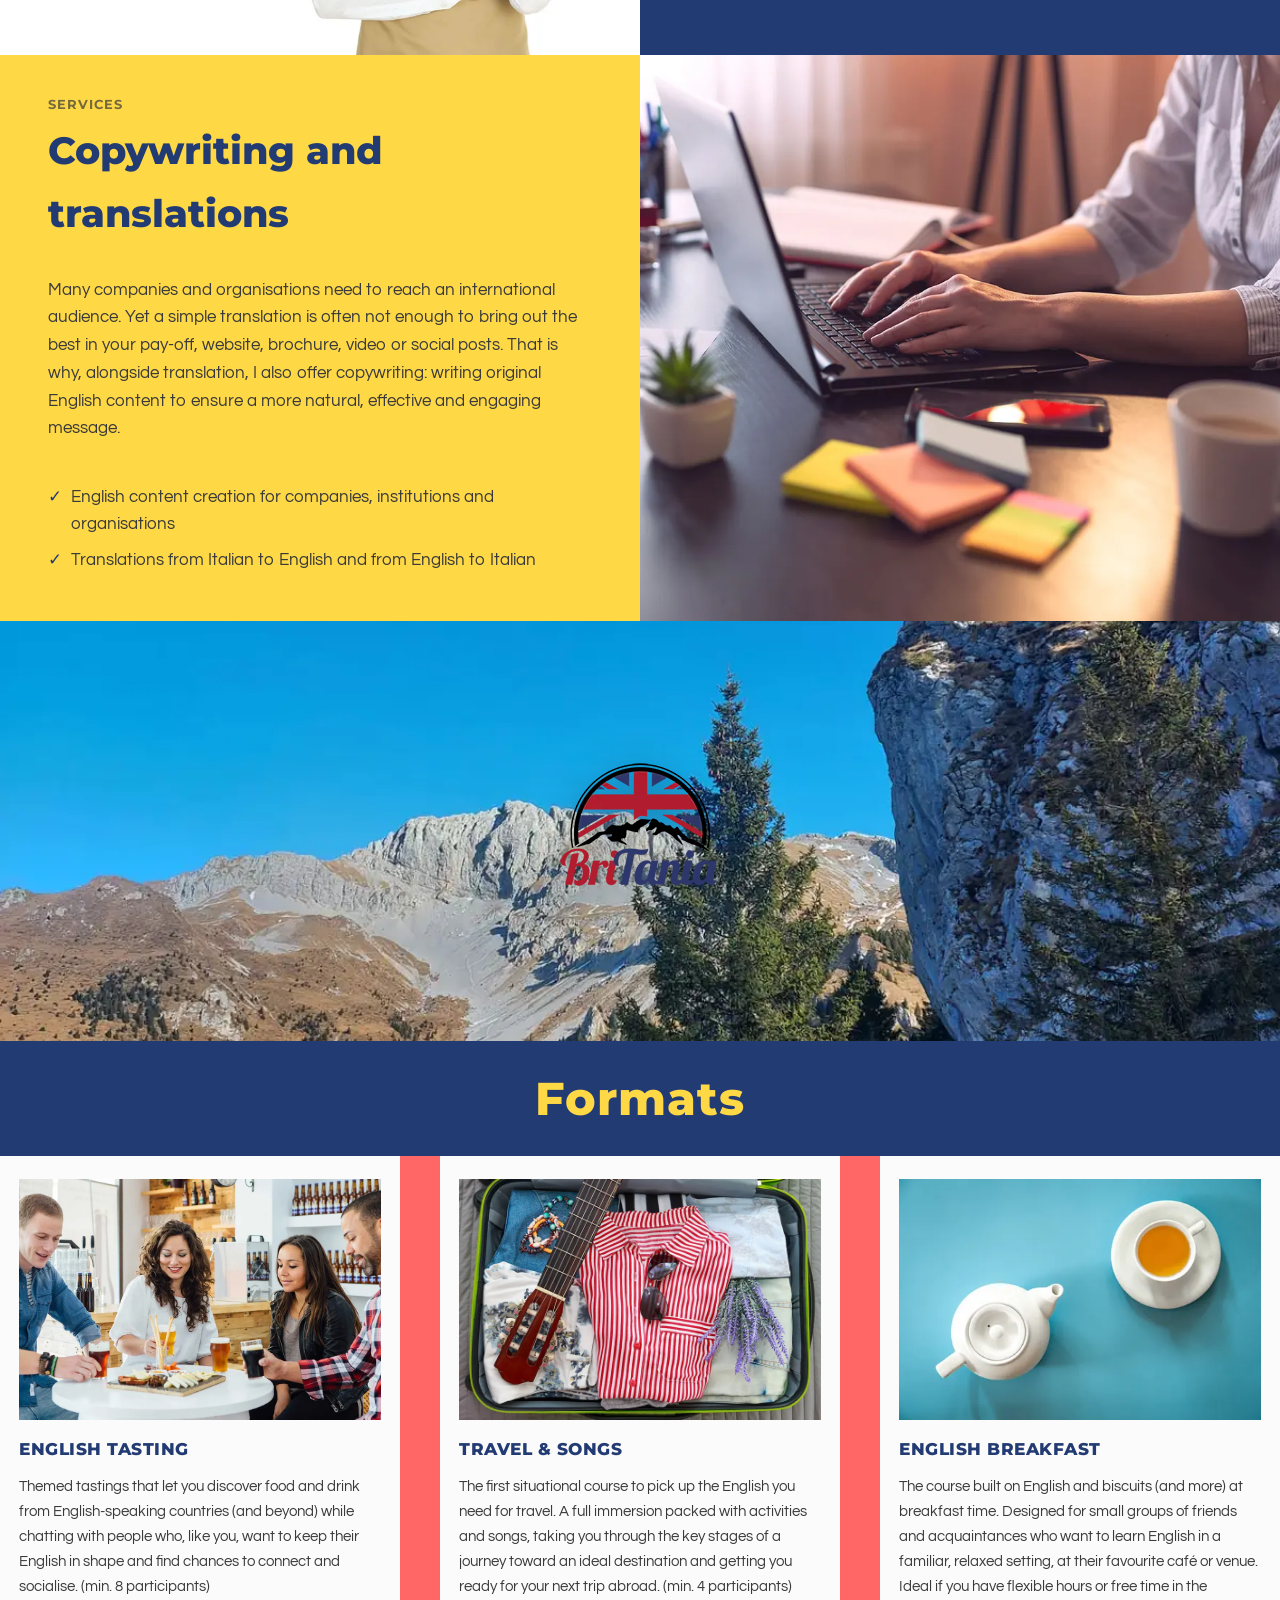
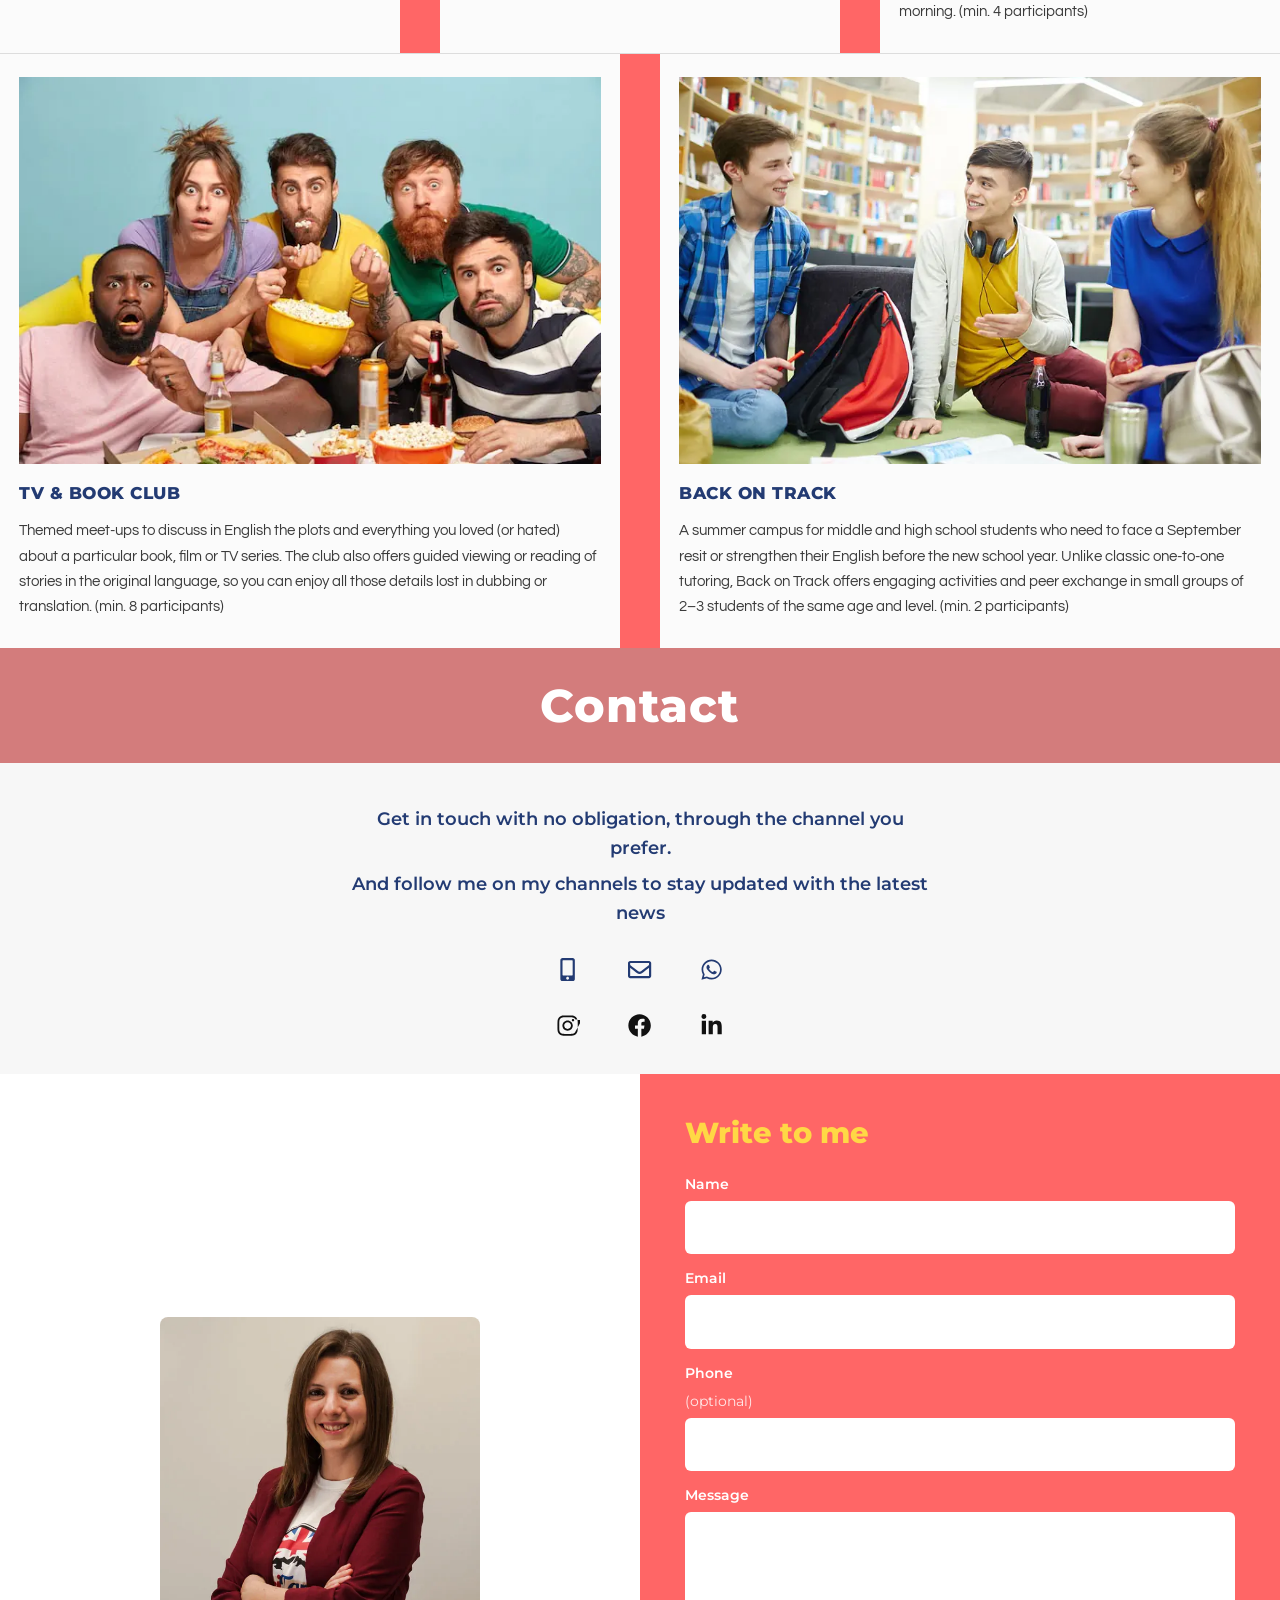
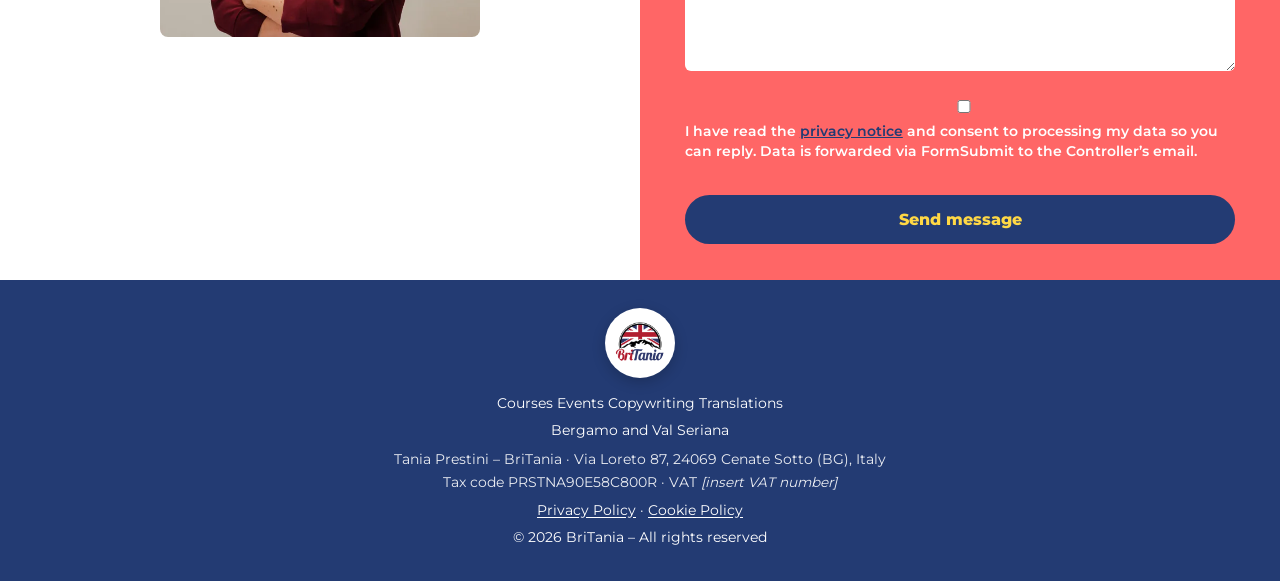
==== commit 7a1b94f5: "Optimize images to WebP, lazy-load, LCP preload, fewer CSS requests Co-authored-by: Cursor <cursorag" ====
--- a/en/index.html
+++ b/en/index.html
@@ -24,9 +24,10 @@
   <meta name="twitter:card" content="summary_large_image" />
   <meta name="twitter:image" content="https://bri-tania.com/assets/images/og-cover.jpg" />
   <link rel="icon" href="../assets/images/BriTania-logo.png" />
-  <link rel="stylesheet" href="../assets/fonts.css" />
+  <link rel="preload" as="image" href="../assets/images/tania_prestini-bri-tania.webp" type="image/webp" fetchpriority="high" />
+  <link rel="preload" href="../assets/fonts/montserrat-jtusjig1_i6t8kchkm459wlhyw.woff2" as="font" type="font/woff2" crossorigin />
+  <link rel="preload" href="../assets/fonts/questrial-qdvustchpbm7nuuevf70vifl.woff2" as="font" type="font/woff2" crossorigin />
   <link rel="stylesheet" href="../assets/styles.css" />
-  <link rel="stylesheet" href="../assets/legal.css" />
   <script type="application/ld+json">
   {
     "@context": "https://schema.org",
@@ -34,7 +35,7 @@
     "name": "BriTania",
     "alternateName": "Tania Prestini – BriTania",
     "url": "https://bri-tania.com/en/",
-    "logo": "https://bri-tania.com/assets/images/BriTania-logo.png",
+    "logo": "https://bri-tania.com/assets/images/BriTania-logo.webp",
     "image": "https://bri-tania.com/assets/images/og-cover.jpg",
     "description": "English courses, language events, copywriting and translations. Tania Prestini – BriTania, Cenate Sotto (BG), Italy.",
     "email": "taniaprestini@gmail.com",
@@ -70,7 +71,7 @@
         <span class="lang-current" aria-current="page">EN</span>
       </div>
       <a class="logo" href="#top">
-        <img src="../assets/images/BriTania-logo.png" alt="BriTania logo" width="150" height="150" />
+        <img src="../assets/images/BriTania-logo.webp" alt="BriTania logo" width="150" height="150" decoding="async" />
       </a>
       <nav class="tagline-nav" aria-label="Sections">
         <a href="#courses">Courses</a>
@@ -82,7 +83,7 @@
 
     <section class="hero" aria-label="Introduction">
       <div class="hero-photo">
-        <img src="../assets/images/tania_prestini-bri-tania.png" alt="Tania Prestini" width="300" height="300" />
+        <img src="../assets/images/tania_prestini-bri-tania.webp" alt="Tania Prestini" width="300" height="300" fetchpriority="high" decoding="async" />
       </div>
       <div class="hero-copy">
         <h1>Hello!<br />I'm Tania.</h1>
@@ -112,7 +113,7 @@
         <div class="about-left">
           <p>I was born in Val Seriana, but part of my roots are in Plymouth, in South West England.</p>
           <p>Growing up surrounded by two languages made me fall in love with everything related to language. From an early age I knew that everything had at least two names, and that gave me a particular perspective on life.</p>
-          <img src="../assets/images/tania-prestini-britania.jpg" alt="Tania Prestini, founder of BriTania" width="800" height="1012" />
+          <img src="../assets/images/tania-prestini-britania.webp" alt="Tania Prestini, founder of BriTania" width="760" height="961" loading="lazy" decoding="async" />
         </div>
         <div class="about-right">
           <p>Communication is my daily bread: after working for 10 years in corporate communications, I chose to follow my own path, offering a range of services in English.</p>
@@ -127,7 +128,7 @@
       <div class="bar bar-navy"><h2>Services</h2></div>
       <div class="split">
         <div class="split-media">
-          <img src="../assets/images/corsi_bri-tania.jpg" alt="Small-group English lesson" width="1500" height="995" />
+          <img src="../assets/images/corsi_bri-tania.webp" alt="Small-group English lesson" width="1200" height="796" loading="lazy" decoding="async" />
         </div>
         <div class="split-body bg-yellow">
           <p class="kicker">Services</p>
@@ -163,13 +164,13 @@
           </div>
         </div>
         <div class="split-media">
-          <img src="../assets/images/English-testing.jpg" alt="Guests at a BriTania event" width="1358" height="907" />
+          <img src="../assets/images/English-testing.webp" alt="Guests at a BriTania event" width="1000" height="667" loading="lazy" decoding="async" />
         </div>
       </div>
 
       <div class="split">
         <div class="split-media">
-          <img src="../assets/images/man.jpg" alt="Guest speaking at a BriTania event" width="800" height="534" />
+          <img src="../assets/images/man.webp" alt="Guest speaking at a BriTania event" width="1000" height="666" loading="lazy" decoding="async" />
         </div>
         <div class="split-body bg-navy on-dark locale">
           <h3>Do you run a venue?</h3>
@@ -190,46 +191,46 @@
           </ul>
         </div>
         <div class="split-media">
-          <img src="../assets/images/copyright_bri-tania.jpg" alt="Copywriting and translation work" width="1500" height="995" />
+          <img src="../assets/images/copyright_bri-tania.webp" alt="Copywriting and translation work" width="1200" height="796" loading="lazy" decoding="async" />
         </div>
       </div>
     </section>
 
     <section class="logo-banner" aria-label="BriTania">
-      <img class="banner-bg" src="../assets/images/mp001.jpg" alt="" />
-      <img class="banner-logo" src="../assets/images/BriTania-logo.png" alt="BriTania" width="170" height="170" />
+      <img class="banner-bg" src="../assets/images/mp001.webp" alt="" width="1200" height="675" loading="lazy" decoding="async" />
+      <img class="banner-logo" src="../assets/images/BriTania-logo.webp" alt="BriTania" width="170" height="170" loading="lazy" decoding="async" />
     </section>
 
     <section id="format">
       <div class="bar bar-navy"><h2>Formats</h2></div>
       <div class="formats-row">
         <article class="format">
-          <img src="../assets/images/English-testing.jpg" alt="English Tasting – food tasting and English conversation" />
+          <img src="../assets/images/English-testing.webp" alt="English Tasting – food tasting and English conversation" width="1000" height="667" loading="lazy" decoding="async" />
           <h3>English Tasting</h3>
           <p>Themed tastings that let you discover food and drink from English-speaking countries (and beyond) while chatting with people who, like you, want to keep their English in shape and find chances to connect and socialise. (min. 8 participants)</p>
         </article>
         <div class="format-spacer" aria-hidden="true"></div>
         <article class="format">
-          <img src="../assets/images/travel-and-song.jpg" alt="Travel &amp; Songs – English course for travel" />
+          <img src="../assets/images/travel-and-song.webp" alt="Travel &amp; Songs – English course for travel" width="800" height="534" loading="lazy" decoding="async" />
           <h3>Travel &amp; Songs</h3>
           <p>The first situational course to pick up the English you need for travel. A full immersion packed with activities and songs, taking you through the key stages of a journey toward an ideal destination and getting you ready for your next trip abroad. (min. 4 participants)</p>
         </article>
         <div class="format-spacer" aria-hidden="true"></div>
         <article class="format">
-          <img src="../assets/images/cup-of-tea.jpg" alt="English Breakfast – English lesson at a café" />
+          <img src="../assets/images/cup-of-tea.webp" alt="English Breakfast – English lesson at a café" width="500" height="333" loading="lazy" decoding="async" />
           <h3>English Breakfast</h3>
           <p>The course built on English and biscuits (and more) at breakfast time. Designed for small groups of friends and acquaintances who want to learn English in a familiar, relaxed setting, at their favourite café or venue. Ideal if you have flexible hours or free time in the morning. (min. 4 participants)</p>
         </article>
       </div>
       <div class="formats-row formats-row-2">
         <article class="format">
-          <img src="../assets/images/book-club.jpg" alt="TV &amp; Book Club – discuss books and series in English" />
+          <img src="../assets/images/book-club.webp" alt="TV &amp; Book Club – discuss books and series in English" width="626" height="417" loading="lazy" decoding="async" />
           <h3>TV &amp; Book Club</h3>
           <p>Themed meet-ups to discuss in English the plots and everything you loved (or hated) about a particular book, film or TV series. The club also offers guided viewing or reading of stories in the original language, so you can enjoy all those details lost in dubbing or translation. (min. 8 participants)</p>
         </article>
         <div class="format-spacer" aria-hidden="true"></div>
         <article class="format">
-          <img src="../assets/images/back-on-track.jpg" alt="Back on Track – summer English campus for students" />
+          <img src="../assets/images/back-on-track.webp" alt="Back on Track – summer English campus for students" width="800" height="534" loading="lazy" decoding="async" />
           <h3>Back on Track</h3>
           <p>A summer campus for middle and high school students who need to face a September resit or strengthen their English before the new school year. Unlike classic one-to-one tutoring, Back on Track offers engaging activities and peer exchange in small groups of 2–3 students of the same age and level. (min. 2 participants)</p>
         </article>
@@ -267,7 +268,7 @@
 
       <div class="contact-bottom">
         <div class="contact-photo">
-          <img src="../assets/images/tania-prestini-britania-2.jpg" alt="Tania Prestini" width="600" height="600" />
+          <img src="../assets/images/tania-prestini-britania-2.webp" alt="Tania Prestini" width="600" height="600" loading="lazy" decoding="async" />
         </div>
         <div class="contact-form-wrap">
           <h3>Write to me</h3>
@@ -292,14 +293,14 @@
   </main>
 
   <footer class="site-footer">
-    <img src="../assets/images/BriTania-logo.png" alt="BriTania" width="70" height="70" />
+    <img src="../assets/images/BriTania-logo.webp" alt="BriTania" width="70" height="70" />
     <p>Courses Events Copywriting Translations</p>
-    <p>Bergamo and Val Seriana · Cenate Sotto (BG)</p>
+    <p>Bergamo and Val Seriana</p>
     <p class="legal-line">Tania Prestini – BriTania · Via Loreto 87, 24069 Cenate Sotto (BG), Italy<br />Tax code PRSTNA90E58C800R · VAT <em>[insert VAT number]</em></p>
     <p class="legal-links"><a href="privacy.html">Privacy Policy</a> · <a href="cookie.html">Cookie Policy</a></p>
     <p>© <span id="year"></span> BriTania – All rights reserved</p>
   </footer>
 
-  <script src="../assets/main.js"></script>
+  <script src="../assets/main.js" defer></script>
 </body>
 </html>
--- a/assets/styles.css
+++ b/assets/styles.css
@@ -1,3 +1,19 @@
+@font-face {
+  font-family: "Montserrat";
+  font-style: normal;
+  font-weight: 400 800;
+  font-display: swap;
+  src: url("fonts/montserrat-jtusjig1_i6t8kchkm459wlhyw.woff2") format("woff2");
+}
+
+@font-face {
+  font-family: "Questrial";
+  font-style: normal;
+  font-weight: 400;
+  font-display: swap;
+  src: url("fonts/questrial-qdvustchpbm7nuuevf70vifl.woff2") format("woff2");
+}
+
 :root {
   --navy: #233b73;
   --coral: #ff6666;
@@ -500,6 +516,37 @@
   font-size: 0.9rem;
 }
 
+.form-consent {
+  display: flex;
+  gap: 0.65rem;
+  align-items: flex-start;
+  margin: 0.75rem 0 1rem;
+  font-size: 0.9rem;
+  line-height: 1.45;
+}
+
+.form-consent input {
+  margin-top: 0.25rem;
+  flex-shrink: 0;
+}
+
+.form-consent a {
+  color: var(--navy);
+  text-decoration: underline;
+}
+
+.site-footer .legal-line {
+  font-size: 0.85rem;
+  opacity: 0.9;
+  margin: 0.35rem 0;
+}
+
+.site-footer .legal-links a {
+  color: inherit;
+  text-decoration: underline;
+  text-underline-offset: 2px;
+}
+
 @media (max-width: 960px) {
   .intro-screen {
     min-height: auto;
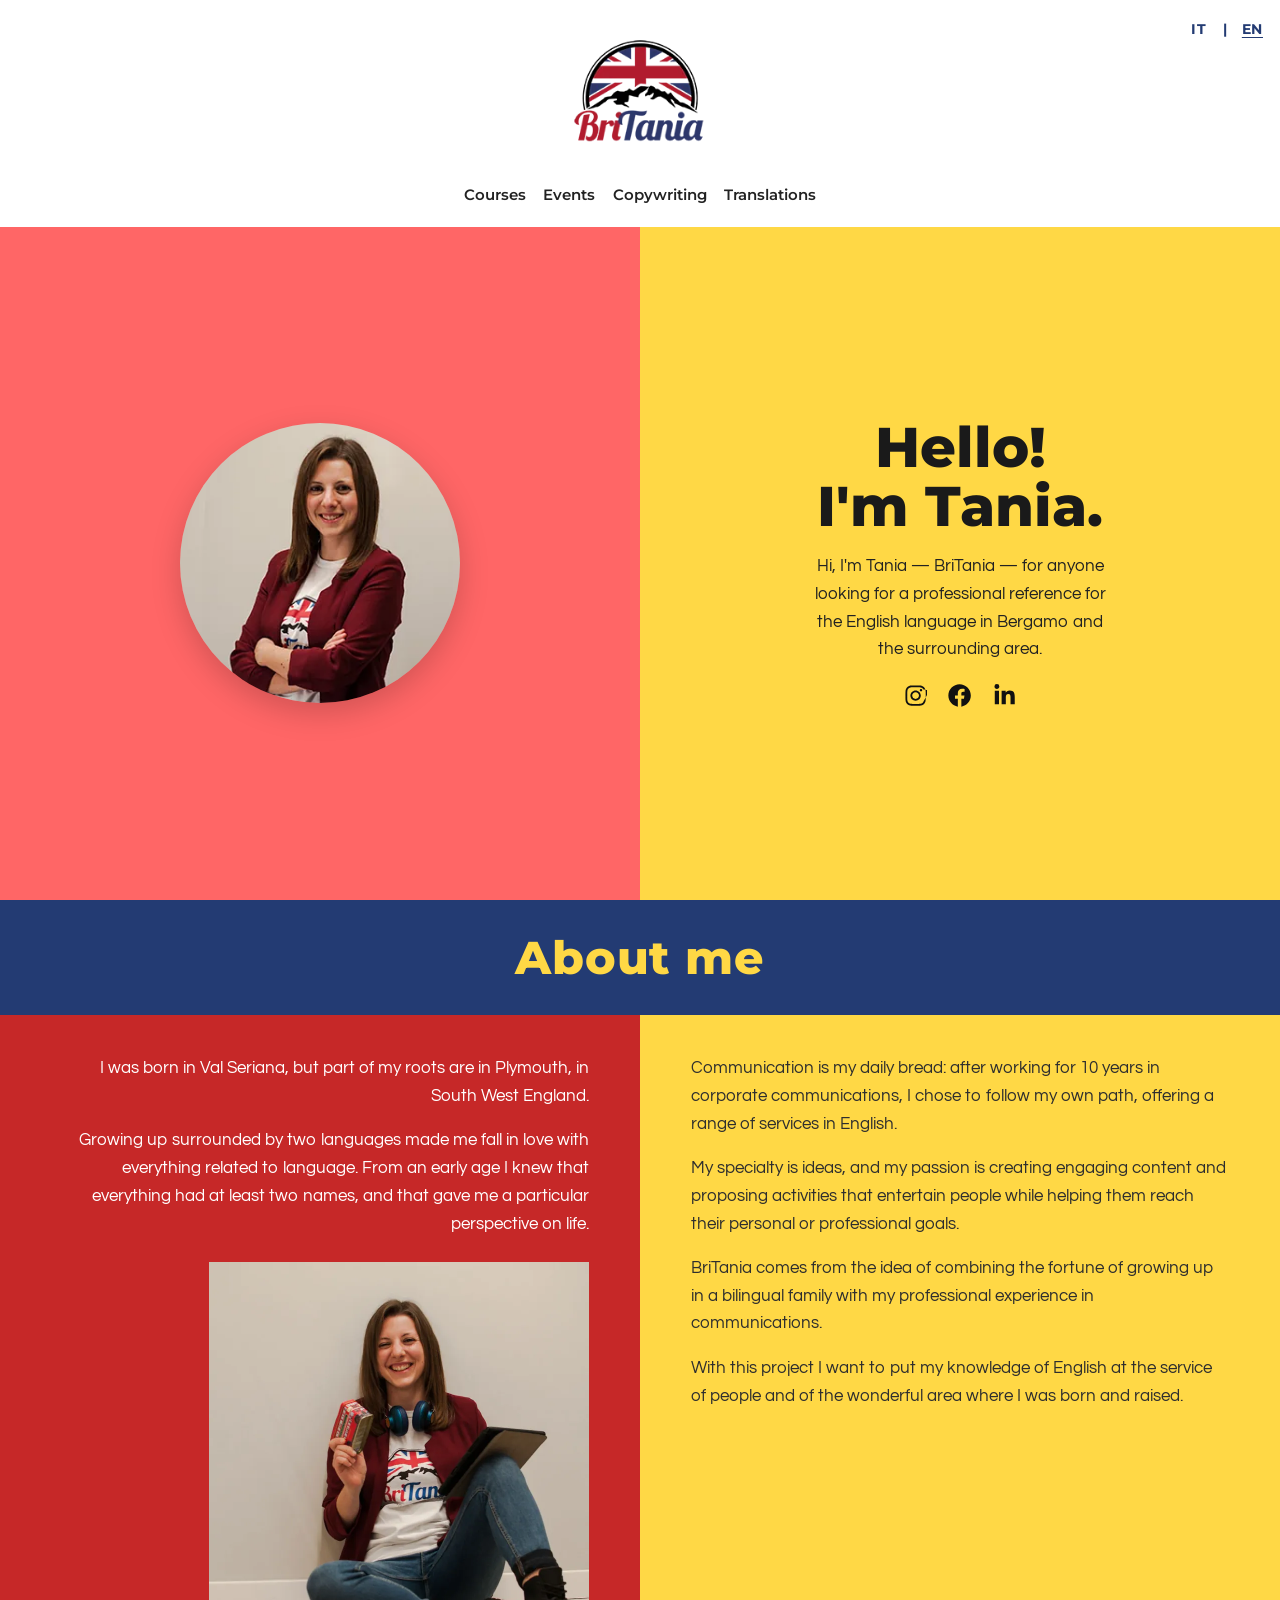
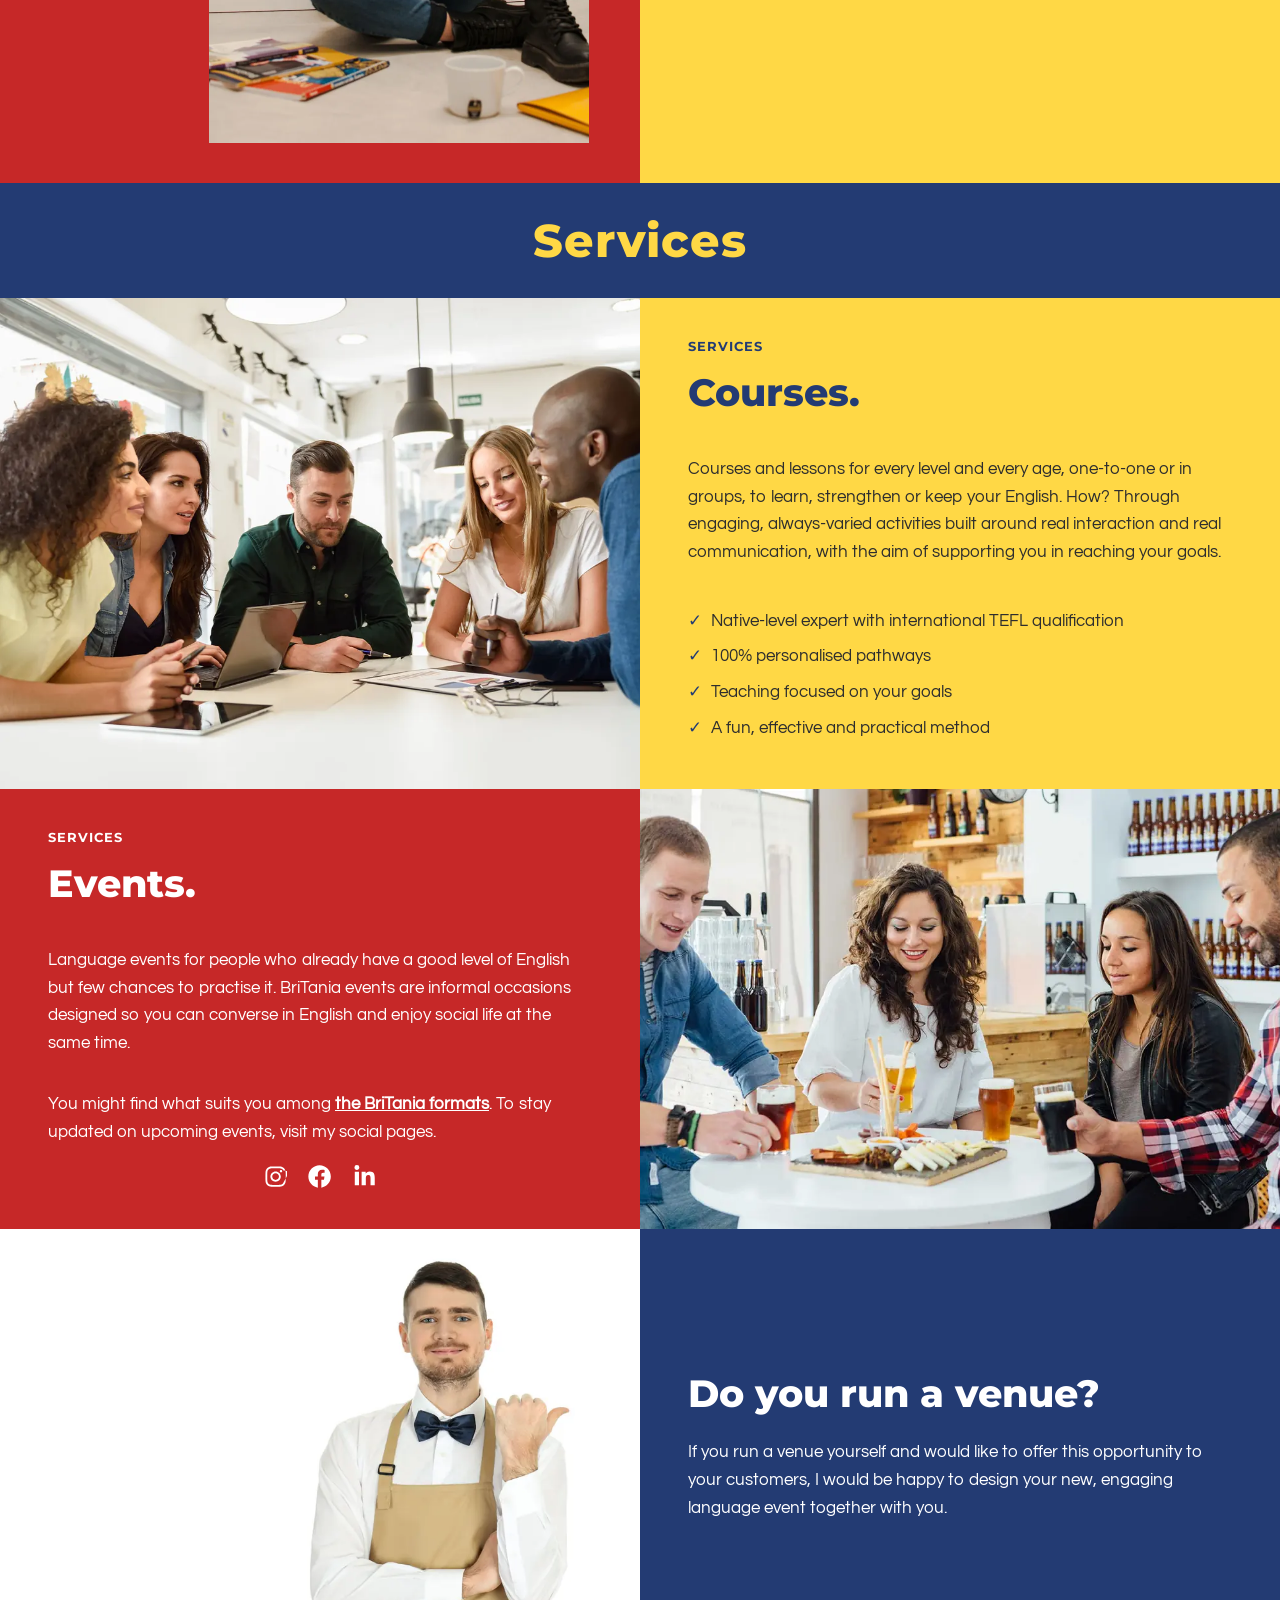
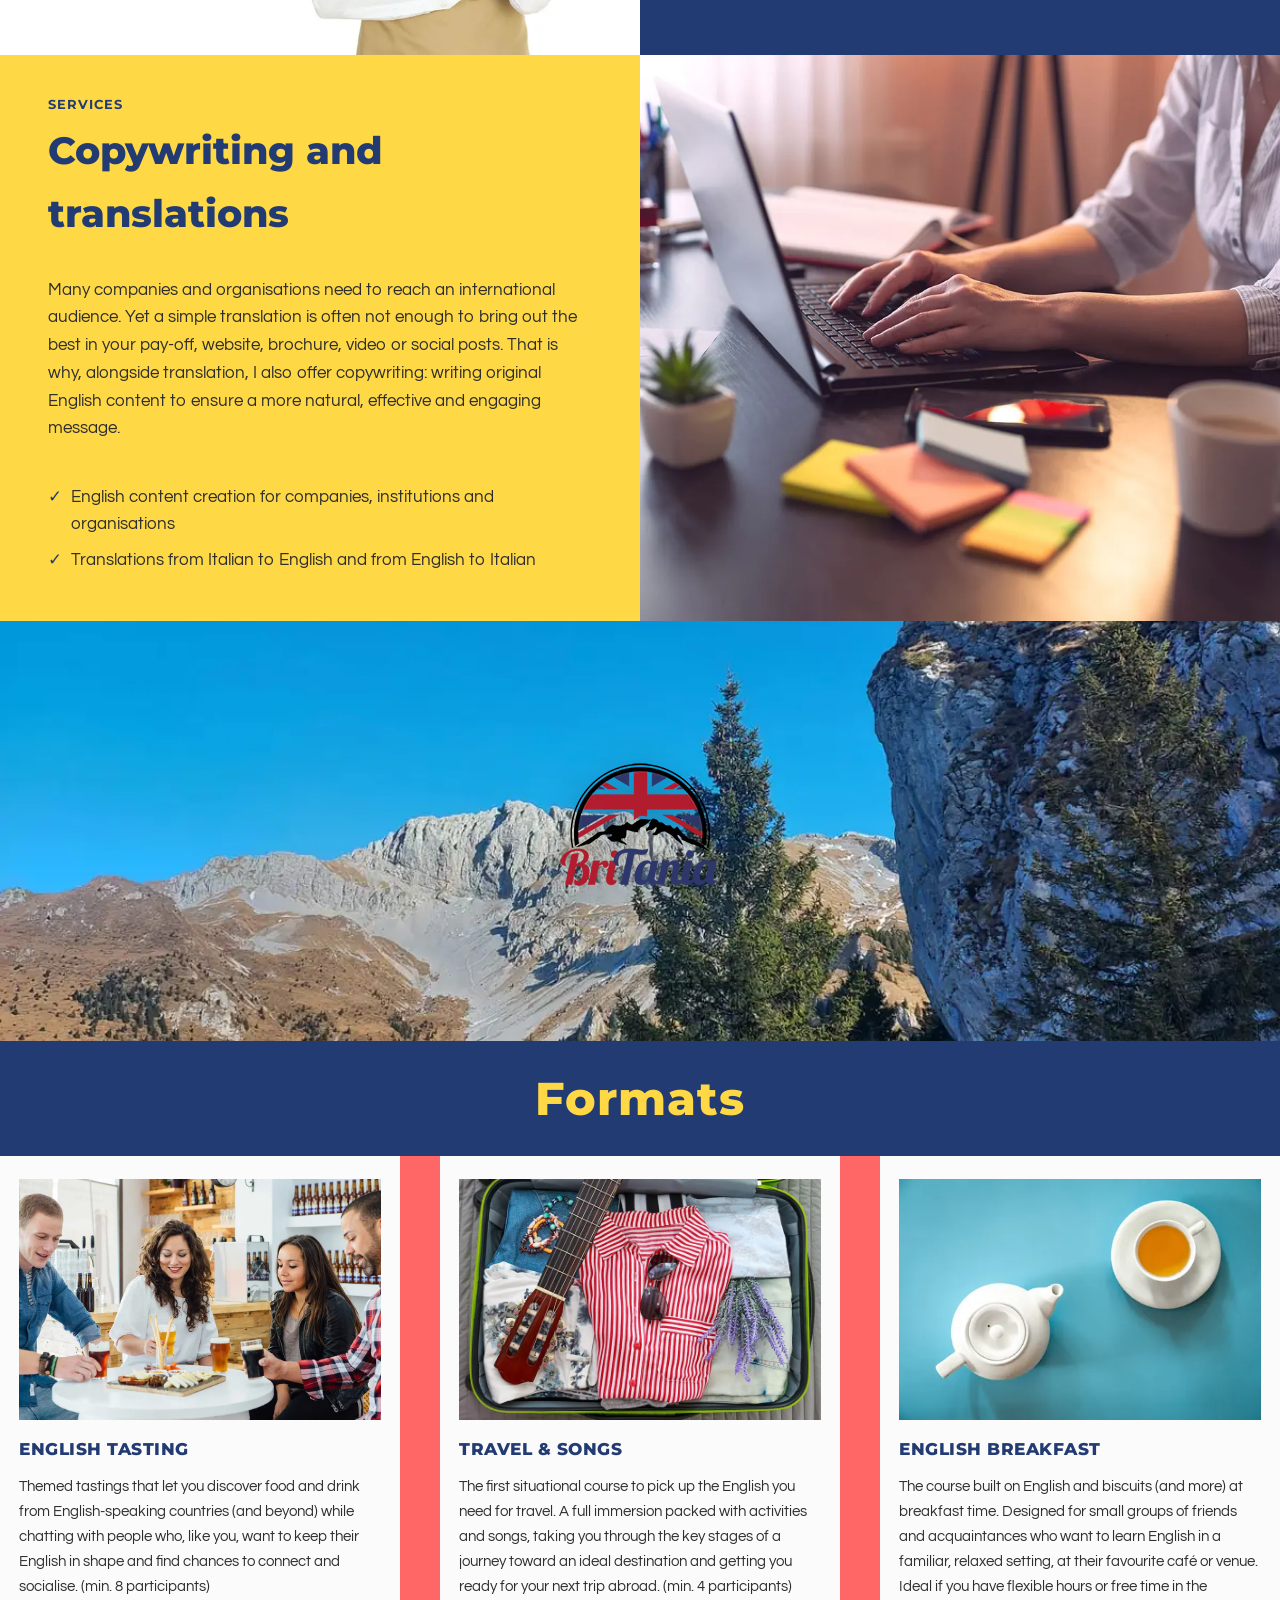
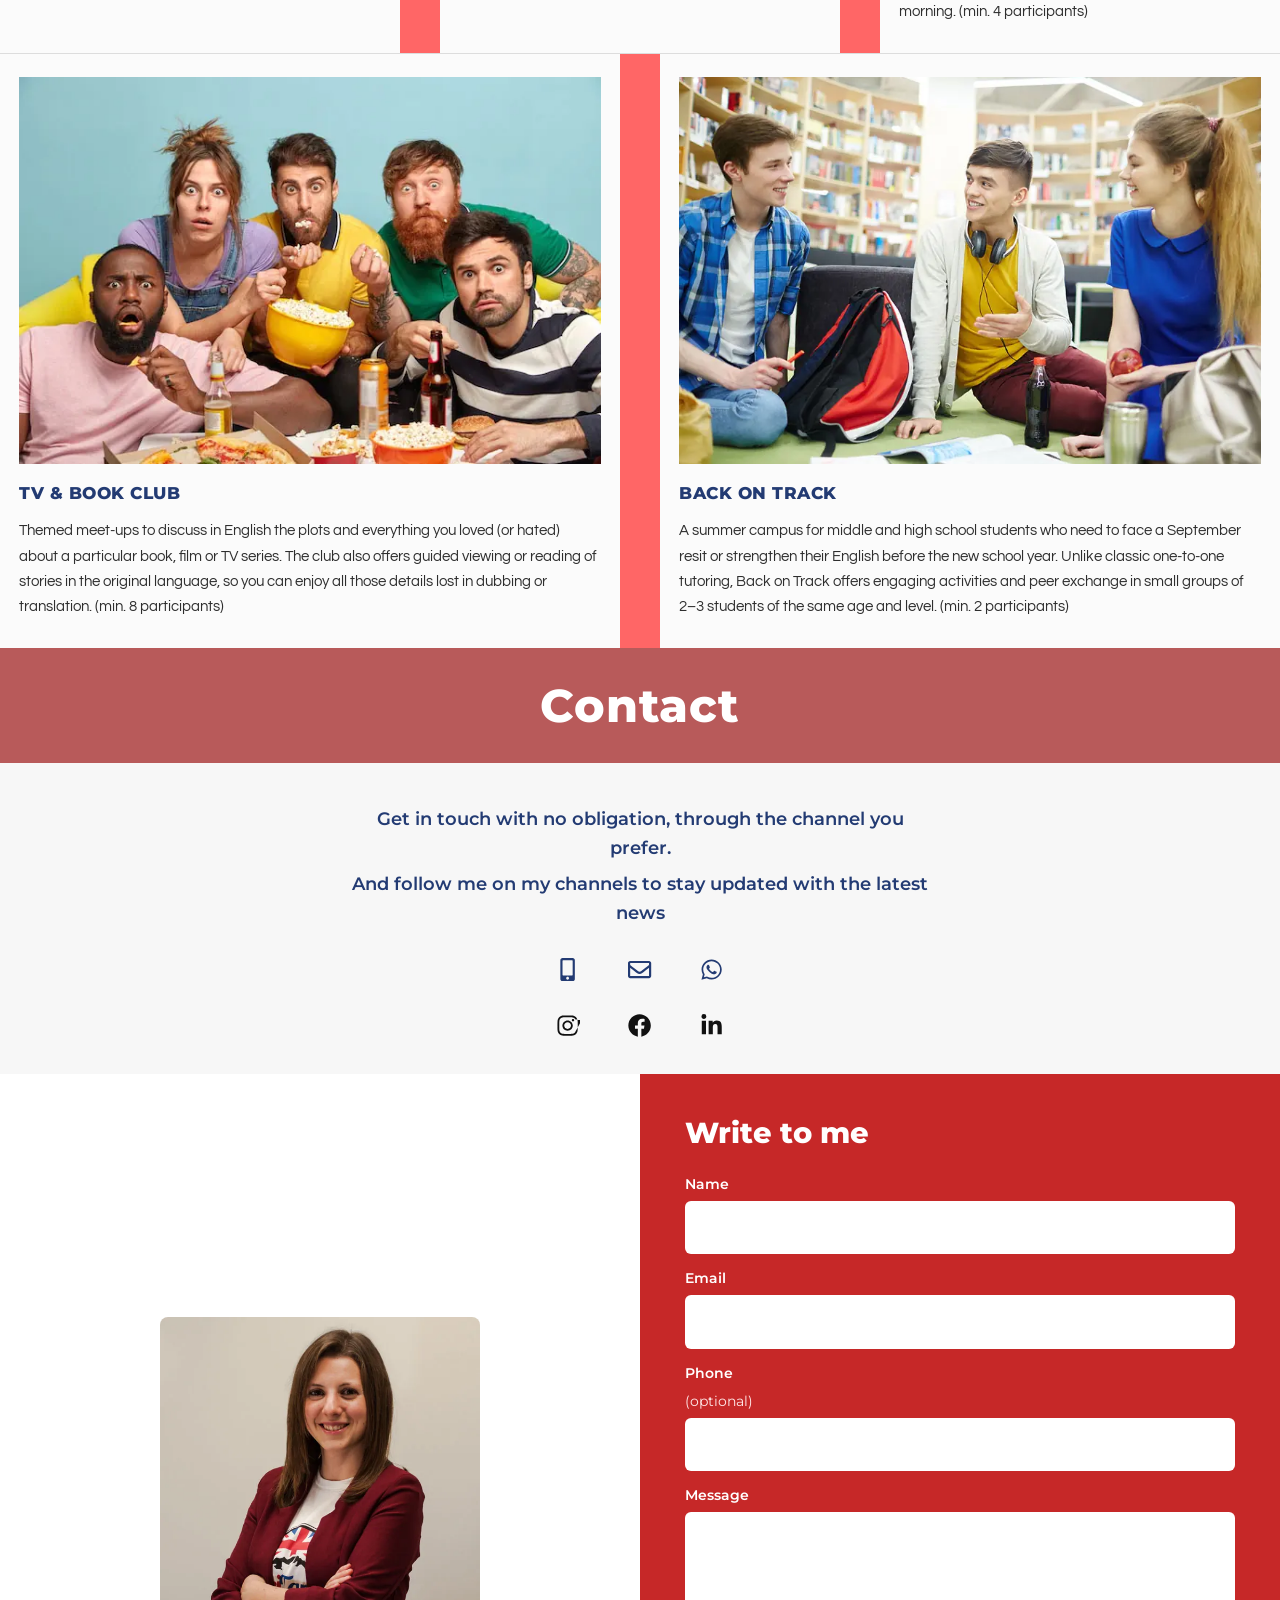
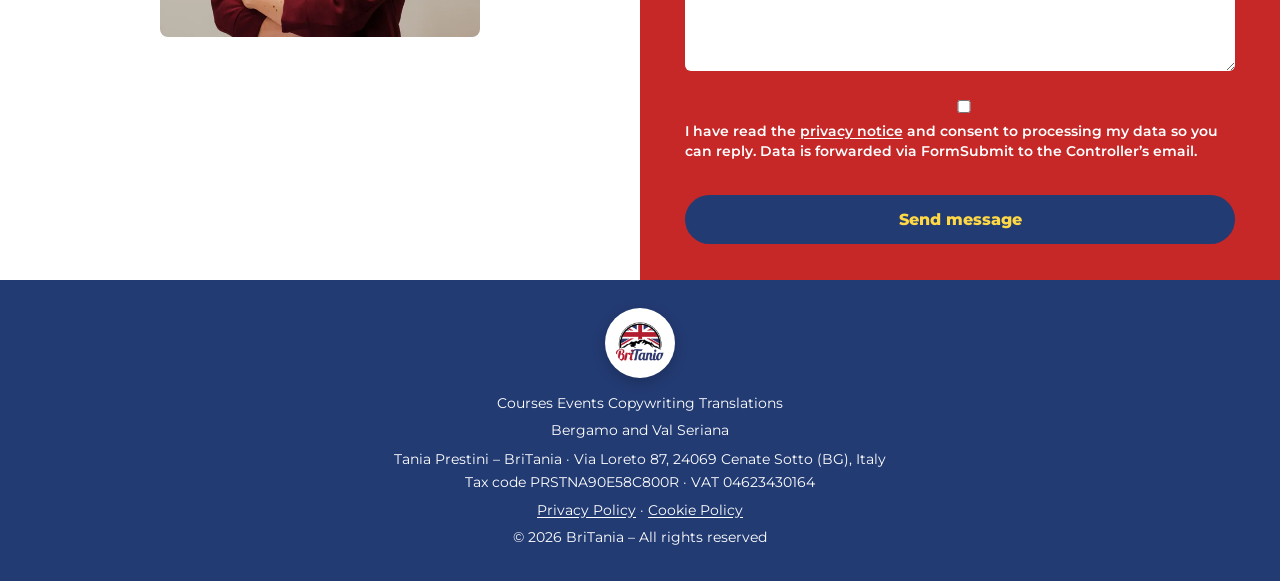
==== commit e65d8c91: "Add P.IVA 04623430164 to footer and privacy pages Co-authored-by: Cursor <cursoragent@cursor.com>" ====
--- a/en/index.html
+++ b/en/index.html
@@ -296,7 +296,7 @@
     <img src="../assets/images/BriTania-logo.webp" alt="BriTania" width="70" height="70" />
     <p>Courses Events Copywriting Translations</p>
     <p>Bergamo and Val Seriana</p>
-    <p class="legal-line">Tania Prestini – BriTania · Via Loreto 87, 24069 Cenate Sotto (BG), Italy<br />Tax code PRSTNA90E58C800R · VAT <em>[insert VAT number]</em></p>
+    <p class="legal-line">Tania Prestini – BriTania · Via Loreto 87, 24069 Cenate Sotto (BG), Italy<br />Tax code PRSTNA90E58C800R · VAT 04623430164</p>
     <p class="legal-links"><a href="privacy.html">Privacy Policy</a> · <a href="cookie.html">Cookie Policy</a></p>
     <p>© <span id="year"></span> BriTania – All rights reserved</p>
   </footer>
--- a/assets/styles.css
+++ b/assets/styles.css
@@ -17,9 +17,11 @@
 :root {
   --navy: #233b73;
   --coral: #ff6666;
+  /* Superfici testo: contrasto AA con bianco (~4.6:1+) */
+  --coral-deep: #c62828;
   --yellow: #ffd845;
-  --rose: #d37c7c;
-  --text: #3a3a3a;
+  --rose: #b85a5a;
+  --text: #2e2e2e;
   --gray: #e6e6e6;
   --font: "Montserrat", system-ui, sans-serif;
   --body: "Questrial", "Montserrat", system-ui, sans-serif;
@@ -59,27 +61,52 @@
 
 .lang-switch {
   position: absolute;
-  top: 1rem;
-  right: 1rem;
+  top: 0.5rem;
+  right: 0.35rem;
   display: flex;
   align-items: center;
-  gap: 0.4rem;
-  font-family: var(--font);
-  font-size: 0.85rem;
+  gap: 0.15rem;
+  font-family: var(--font);
+  font-size: 0.9rem;
   font-weight: 700;
   letter-spacing: 0.04em;
   color: var(--navy);
+  z-index: 2;
 }
 
 .lang-switch a {
   text-decoration: none;
   color: var(--navy);
-  opacity: 0.55;
-}
-
-.lang-switch a:hover { opacity: 1; color: var(--coral); }
-
-.lang-current { opacity: 1; }
+  min-width: 44px;
+  min-height: 44px;
+  display: inline-flex;
+  align-items: center;
+  justify-content: center;
+  padding: 0.5rem;
+}
+
+.lang-switch a:hover { color: var(--coral-deep); }
+
+.lang-current {
+  min-width: 44px;
+  min-height: 44px;
+  display: inline-flex;
+  align-items: center;
+  justify-content: center;
+  padding: 0.5rem;
+  text-decoration: underline;
+  text-underline-offset: 3px;
+  color: var(--navy);
+}
+.logo {
+  display: inline-flex;
+  align-items: center;
+  justify-content: center;
+  min-width: 44px;
+  min-height: 44px;
+  padding: 0.35rem;
+  margin: 0 auto;
+}
 
 .logo img {
   margin: 0 auto;
@@ -125,7 +152,7 @@
 .bar-rose h2 { color: #fff; }
 
 .bg-yellow { background: var(--yellow); }
-.bg-coral { background: var(--coral); }
+.bg-coral { background: var(--coral-deep); }
 .bg-navy { background: var(--navy); }
 
 /* HERO */
@@ -206,7 +233,7 @@
 }
 
 .about-left {
-  background: var(--coral);
+  background: var(--coral-deep);
   color: #fff;
   text-align: right;
 }
@@ -249,7 +276,7 @@
   font-weight: 700;
   letter-spacing: 0.08em;
   text-transform: uppercase;
-  opacity: 0.7;
+  color: var(--navy);
 }
 
 .split-body h3 {
@@ -262,9 +289,10 @@
 
 .on-dark,
 .on-dark h3,
-.on-dark a { color: #fff; }
-
-.on-dark h3 { color: var(--yellow); }
+.on-dark a,
+.on-dark .kicker { color: #fff; }
+
+.on-dark h3 { color: #fff; }
 
 .checks {
   list-style: none;
@@ -288,7 +316,7 @@
 
 .on-dark .checks li::before { color: var(--yellow); }
 
-.locale h3 { color: var(--yellow); }
+.locale h3 { color: #fff; }
 .locale p { color: #fff; margin: 0; }
 
 /* BANNER mp001 */
@@ -433,7 +461,7 @@
 }
 
 .contact-form-wrap {
-  background: var(--coral);
+  background: var(--coral-deep);
   color: #fff;
   padding: 2.2rem clamp(1.2rem, 4vw, 2.8rem);
 }
@@ -443,7 +471,7 @@
   font-family: var(--font);
   font-weight: 800;
   font-size: 1.8rem;
-  color: var(--yellow);
+  color: #fff;
 }
 
 .contact-form-wrap form {
@@ -457,9 +485,16 @@
   font-family: var(--font);
   font-size: 0.88rem;
   font-weight: 600;
-}
-
-.opt { font-weight: 400; opacity: 0.85; }
+  color: #fff;
+}
+
+.contact-form-wrap a {
+  color: #fff;
+  text-decoration: underline;
+  text-underline-offset: 2px;
+}
+
+.opt { font-weight: 400; color: #ffe8e8; }
 
 .contact-form-wrap input,
 .contact-form-wrap textarea {
@@ -531,14 +566,20 @@
 }
 
 .form-consent a {
-  color: var(--navy);
+  color: inherit;
   text-decoration: underline;
+  text-underline-offset: 2px;
+}
+
+.contact-form-wrap .form-consent,
+.contact-form-wrap .form-consent a {
+  color: #fff;
 }
 
 .site-footer .legal-line {
   font-size: 0.85rem;
-  opacity: 0.9;
   margin: 0.35rem 0;
+  color: #fff;
 }
 
 .site-footer .legal-links a {
@@ -562,8 +603,20 @@
 
   .tagline-nav {
     font-size: 0.85rem;
-    gap: 0.45rem 0.85rem;
+    gap: 0.35rem 0.5rem;
     margin: 0.25rem 0 0.55rem;
+  }
+
+  .tagline-nav a {
+    min-height: 44px;
+    display: inline-flex;
+    align-items: center;
+    padding: 0.35rem 0.5rem;
+  }
+
+  .lang-switch {
+    top: 0.25rem;
+    right: 0.15rem;
   }
 
   .hero {
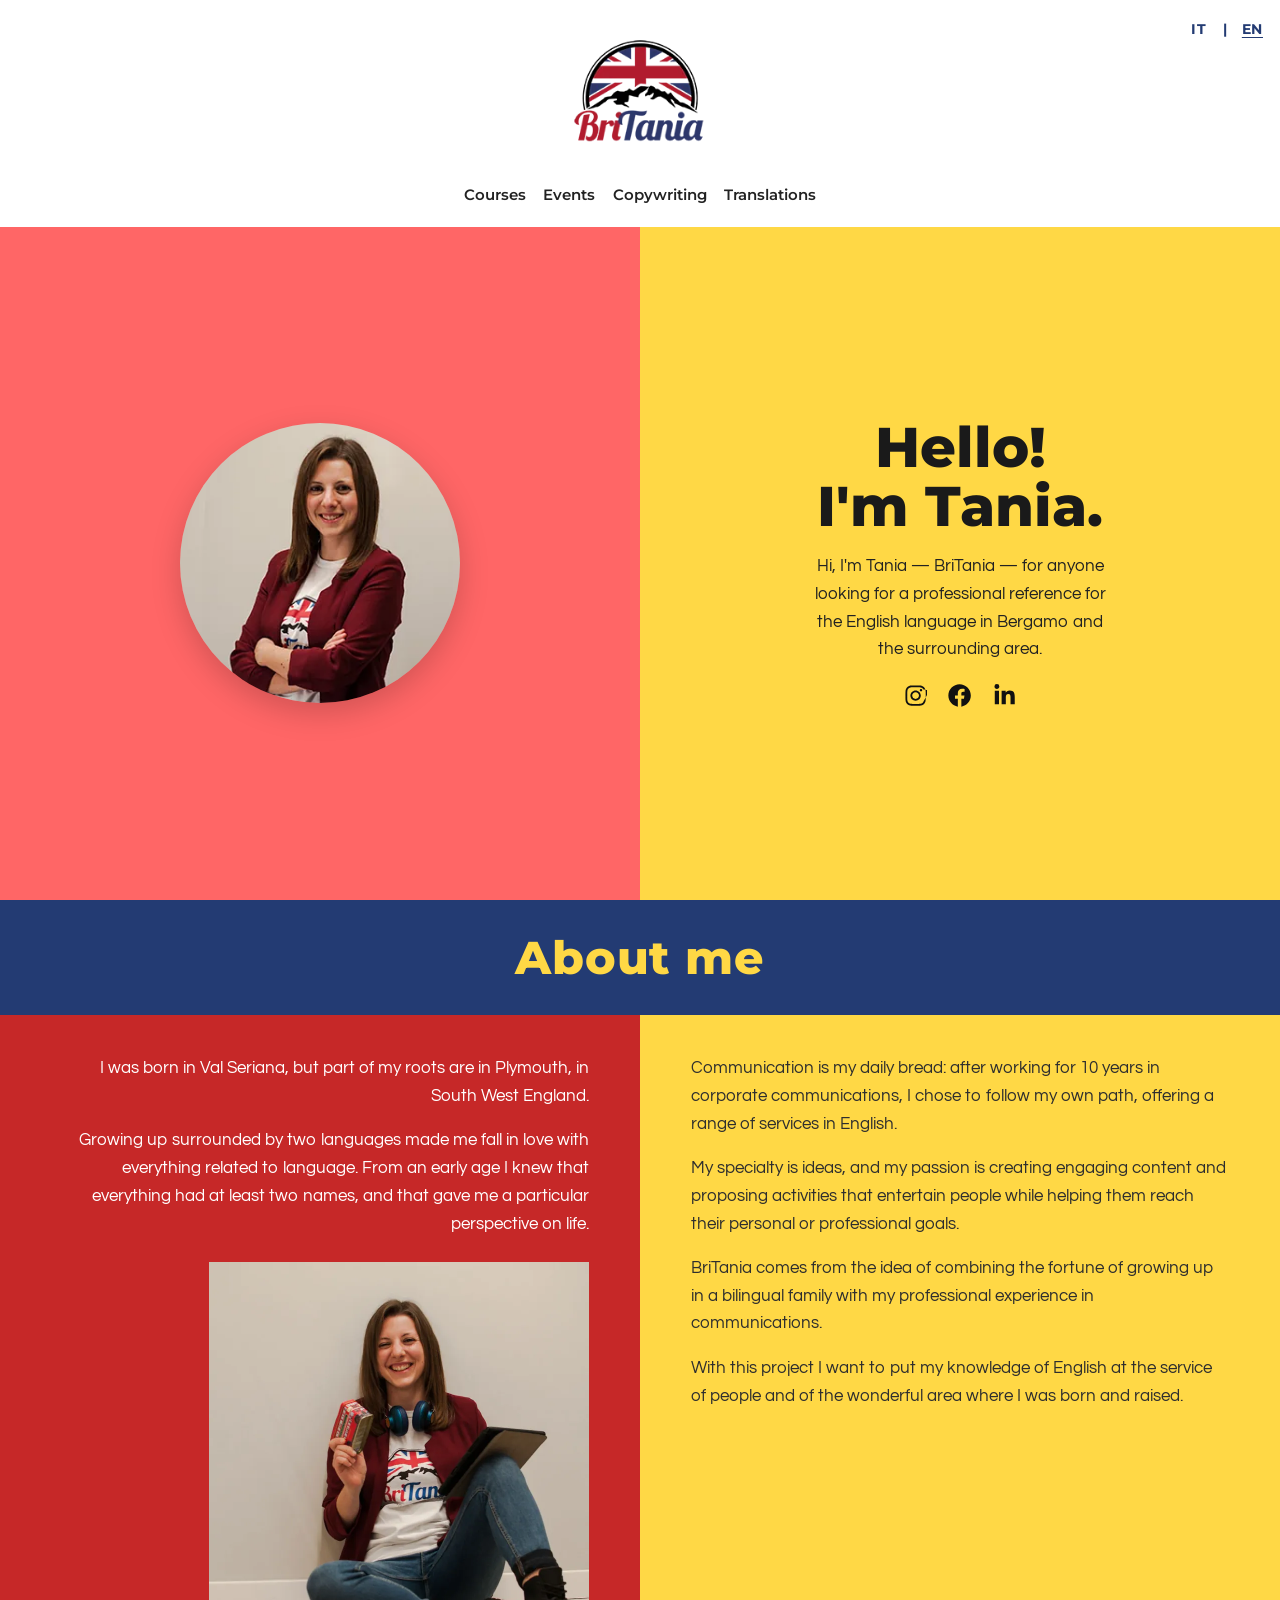
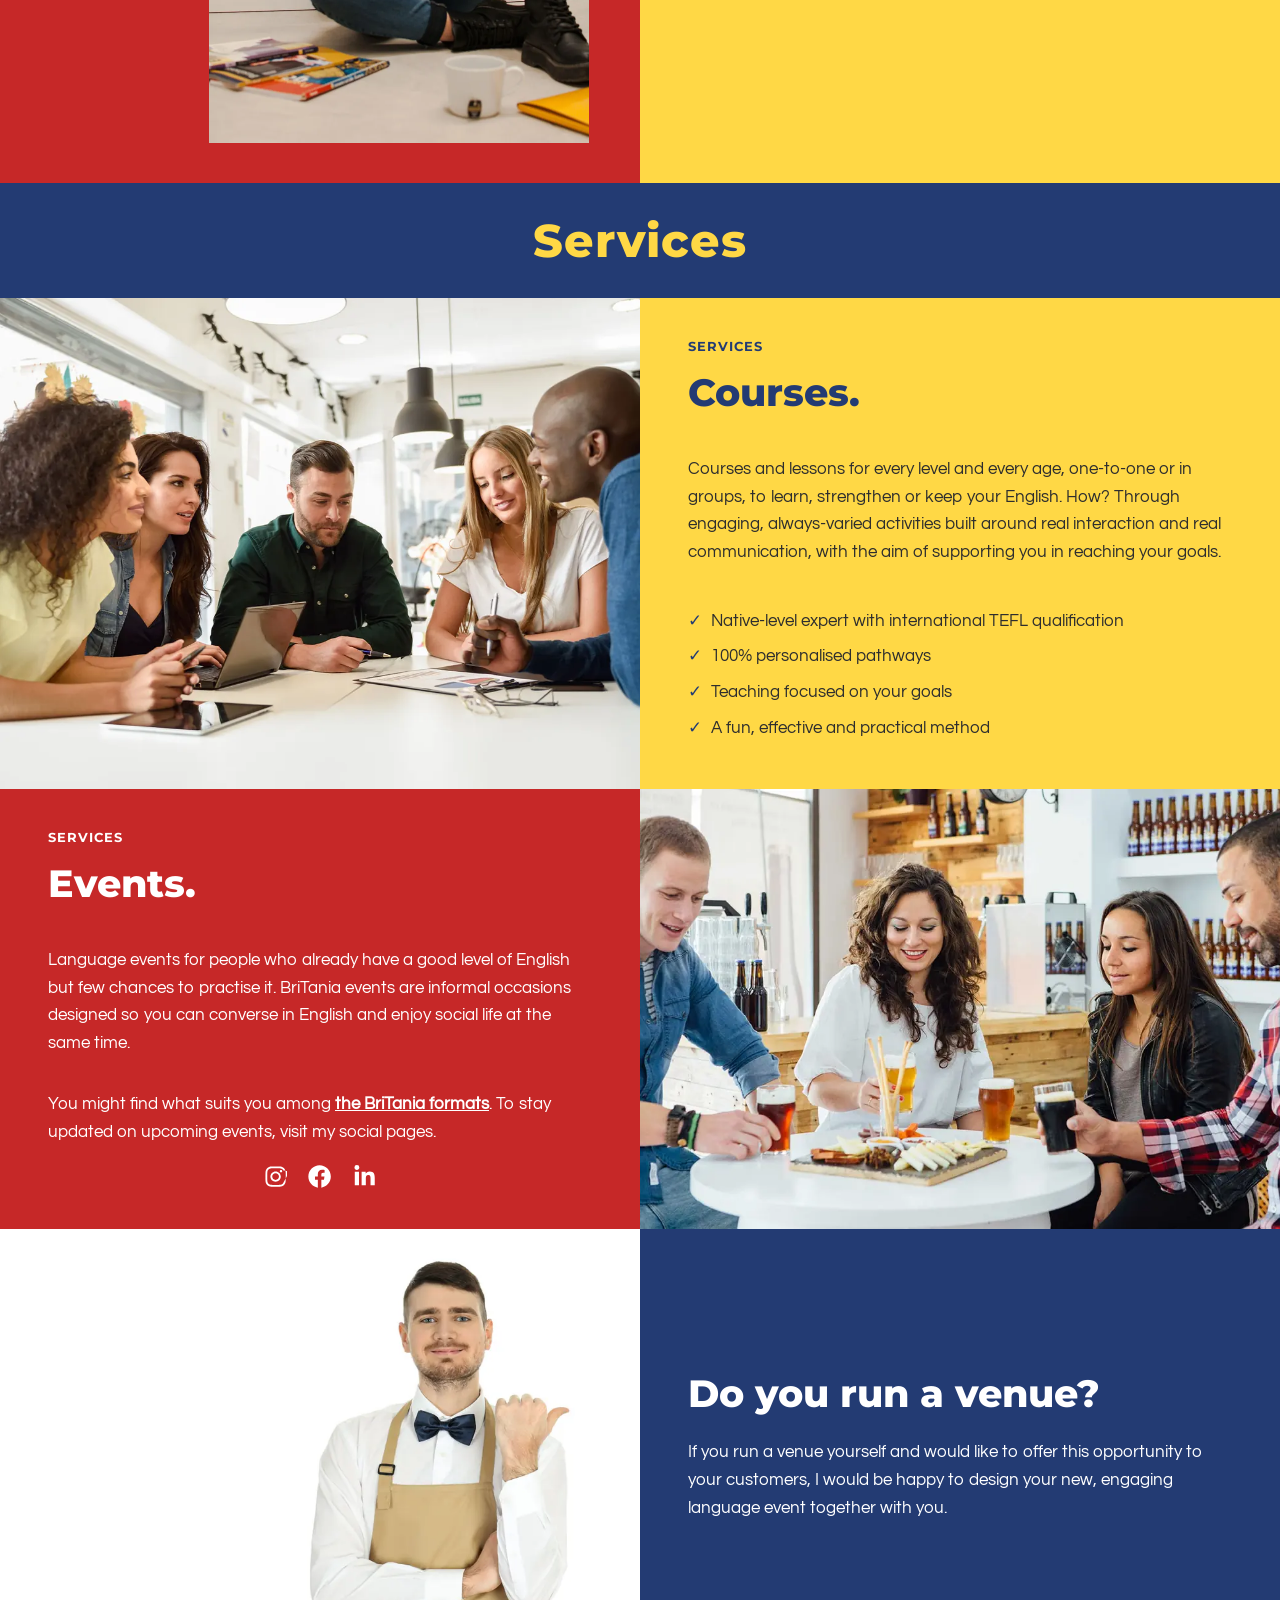
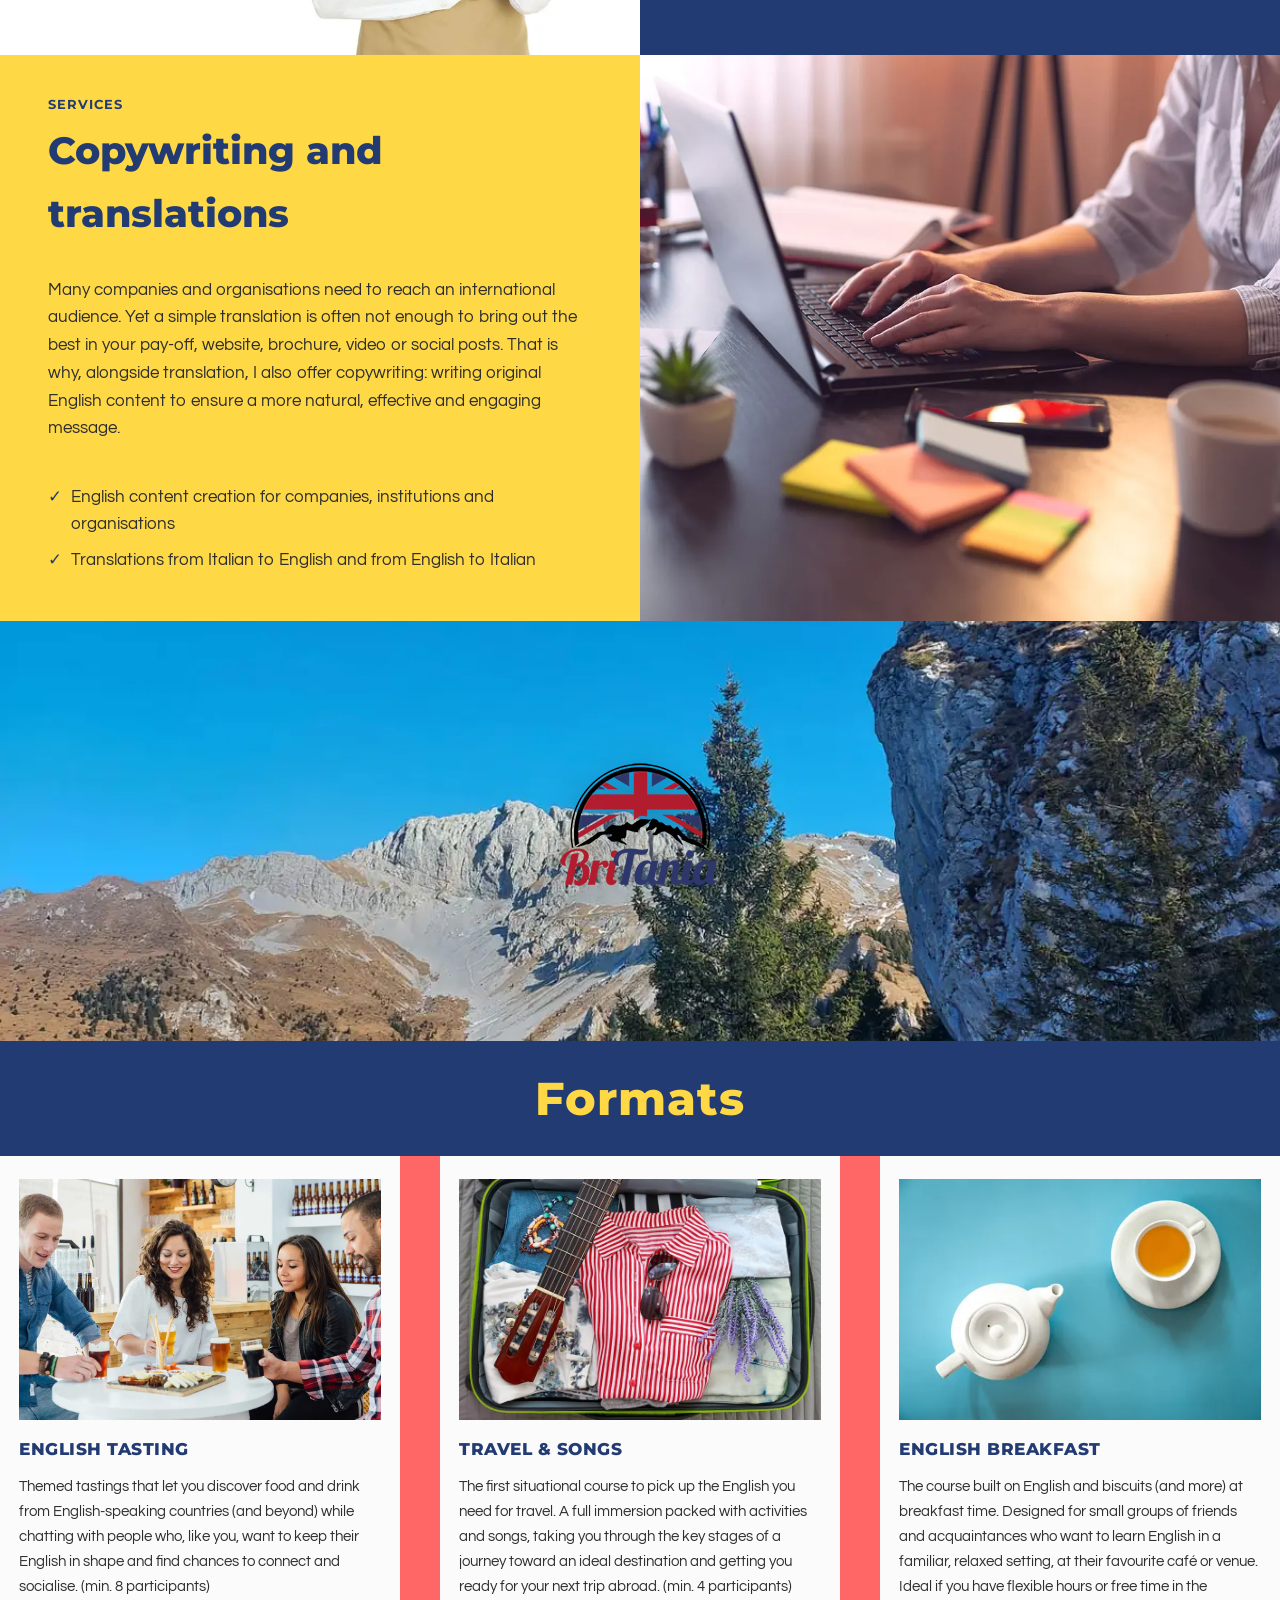
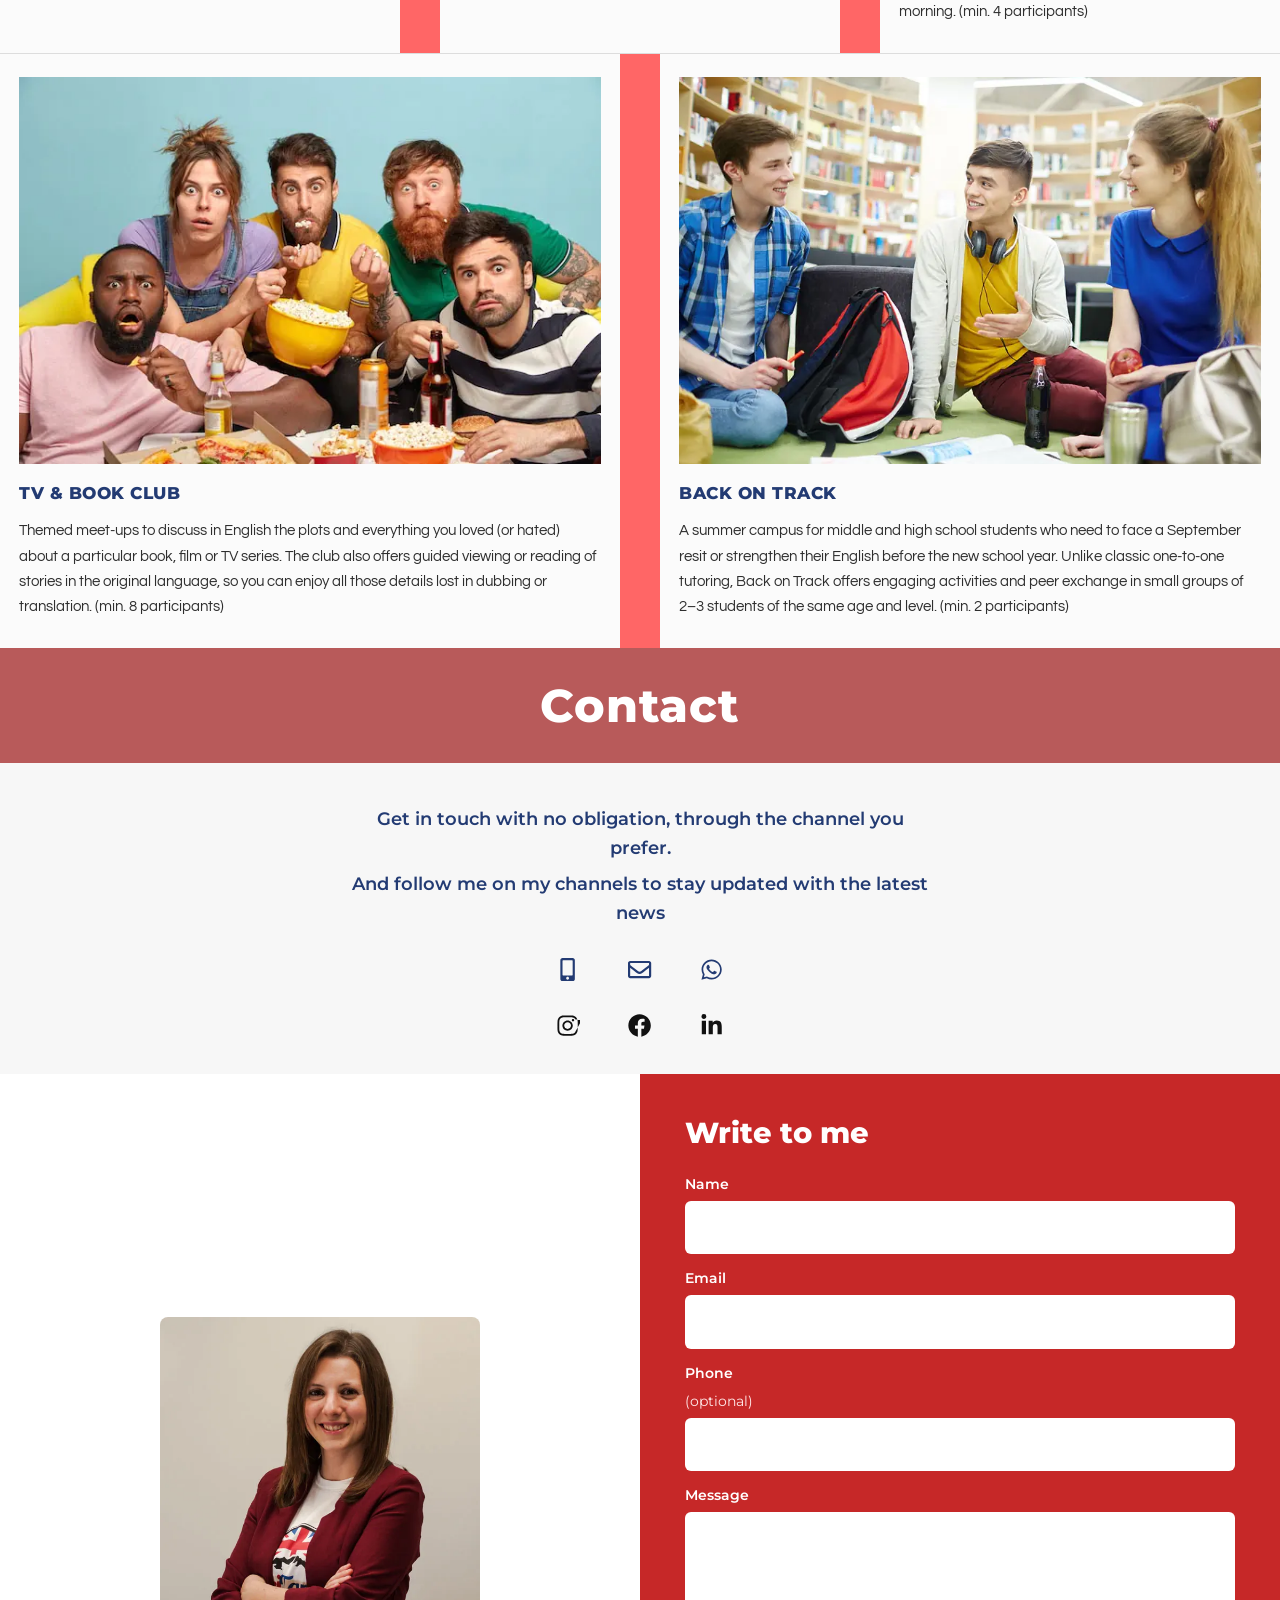
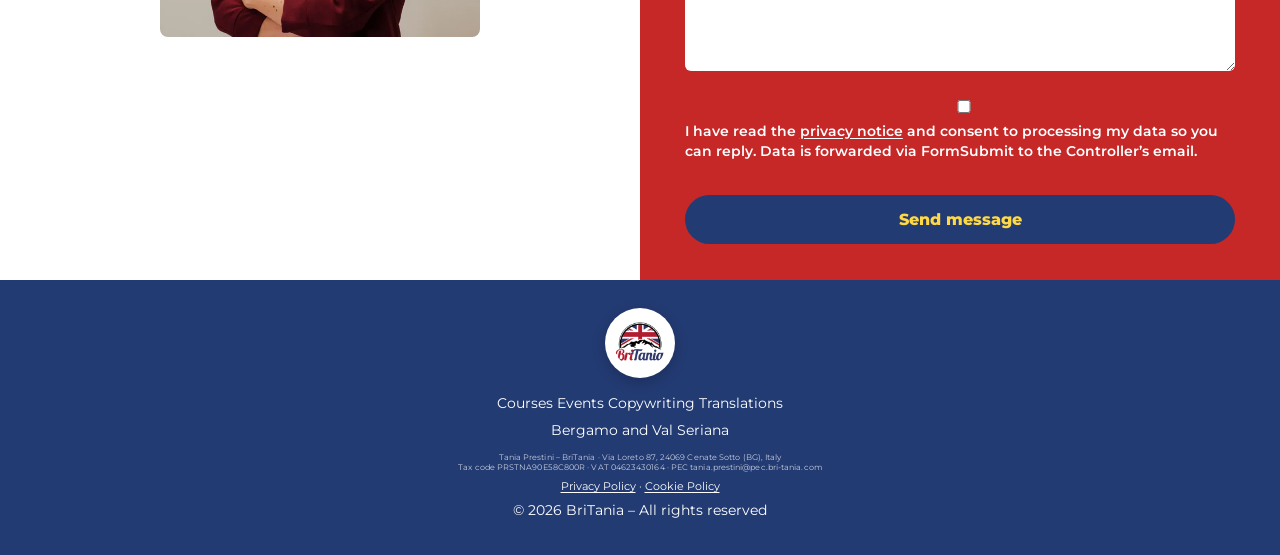
==== commit 7c734774: "Add PEC and complete legal details on footer, privacy, cookie Co-authored-by: Cursor <cursoragent@cu" ====
--- a/en/index.html
+++ b/en/index.html
@@ -296,7 +296,7 @@
     <img src="../assets/images/BriTania-logo.webp" alt="BriTania" width="70" height="70" />
     <p>Courses Events Copywriting Translations</p>
     <p>Bergamo and Val Seriana</p>
-    <p class="legal-line">Tania Prestini – BriTania · Via Loreto 87, 24069 Cenate Sotto (BG), Italy<br />Tax code PRSTNA90E58C800R · VAT 04623430164</p>
+    <p class="legal-line">Tania Prestini – BriTania · Via Loreto 87, 24069 Cenate Sotto (BG), Italy<br />Tax code PRSTNA90E58C800R · VAT 04623430164 · PEC tania.prestini@pec.bri-tania.com</p>
     <p class="legal-links"><a href="privacy.html">Privacy Policy</a> · <a href="cookie.html">Cookie Policy</a></p>
     <p>© <span id="year"></span> BriTania – All rights reserved</p>
   </footer>
--- a/assets/styles.css
+++ b/assets/styles.css
@@ -577,9 +577,18 @@
 }
 
 .site-footer .legal-line {
-  font-size: 0.85rem;
-  margin: 0.35rem 0;
+  font-size: 0.5rem;
+  line-height: 1.35;
+  margin: 0.55rem auto 0.25rem;
+  max-width: 26rem;
   color: #fff;
+  opacity: 0.75;
+  letter-spacing: 0.01em;
+}
+
+.site-footer .legal-links {
+  font-size: 0.7rem;
+  margin: 0.2rem 0;
 }
 
 .site-footer .legal-links a {
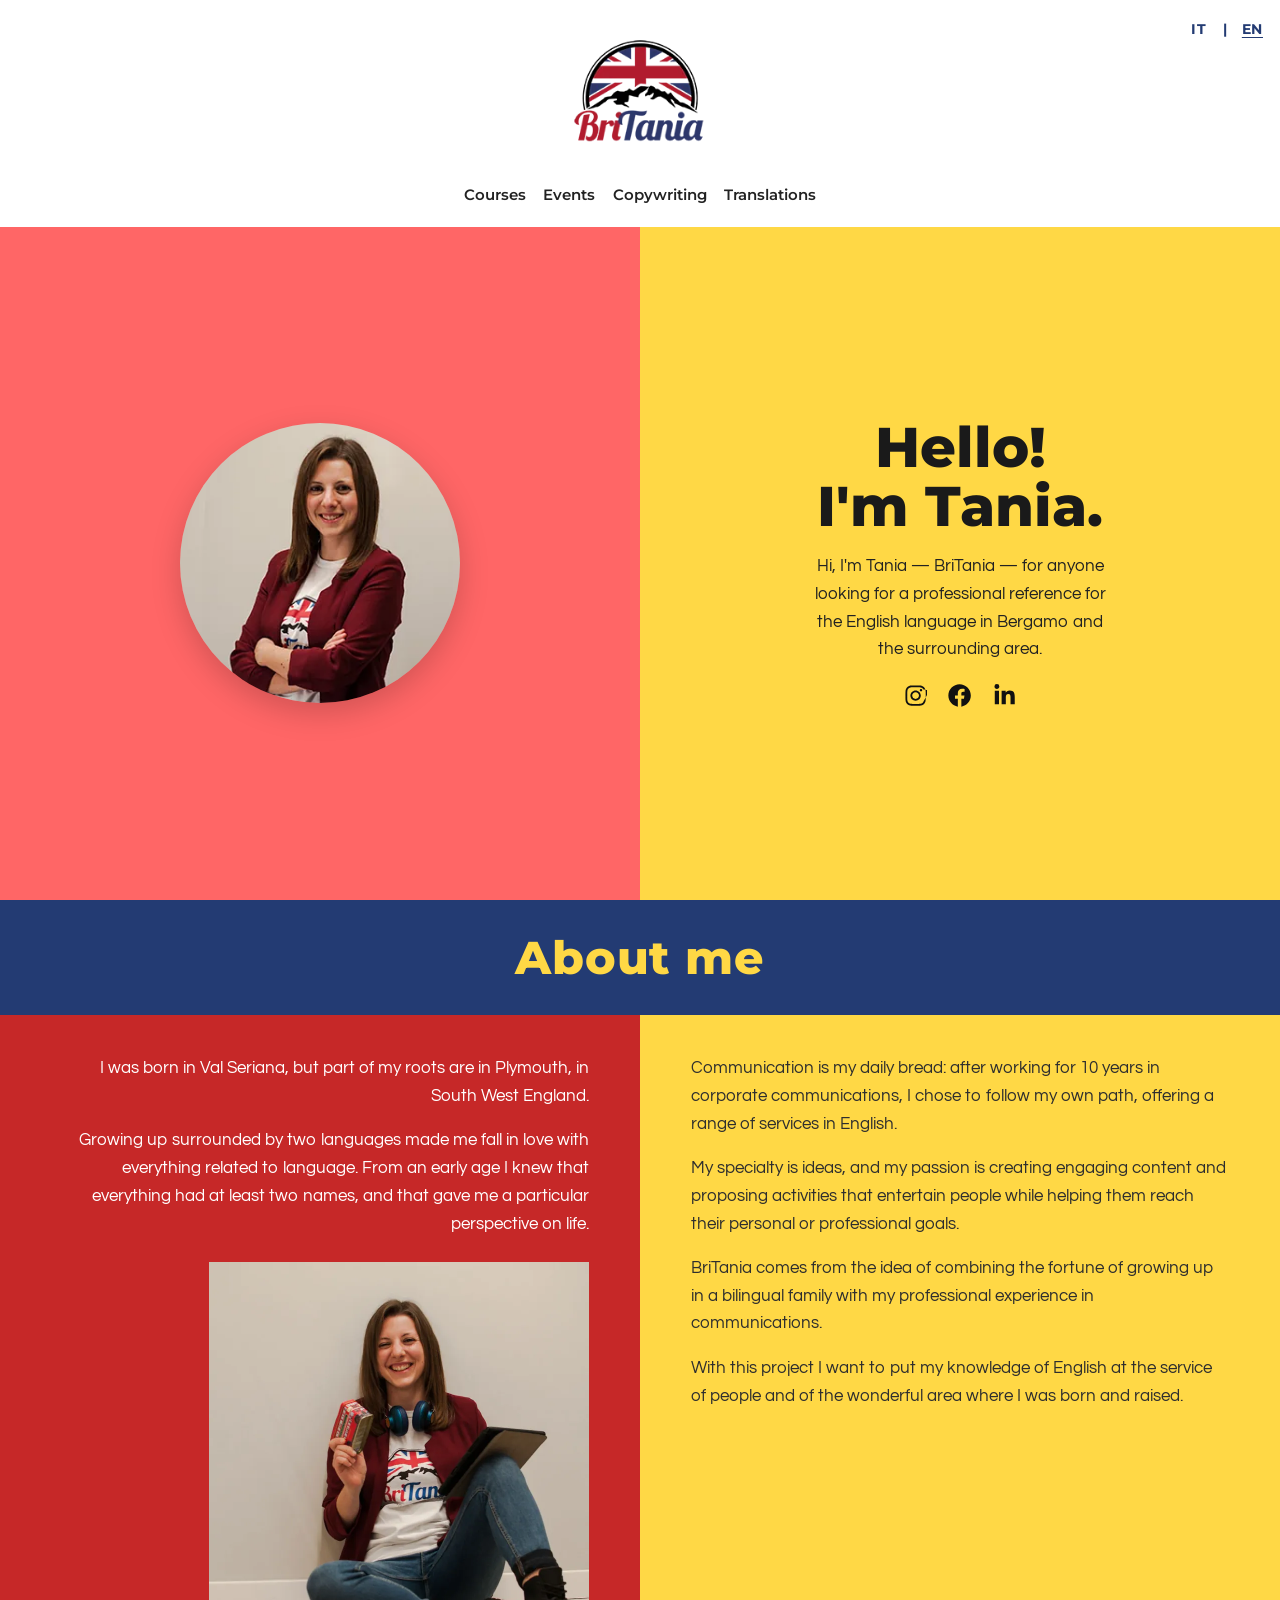
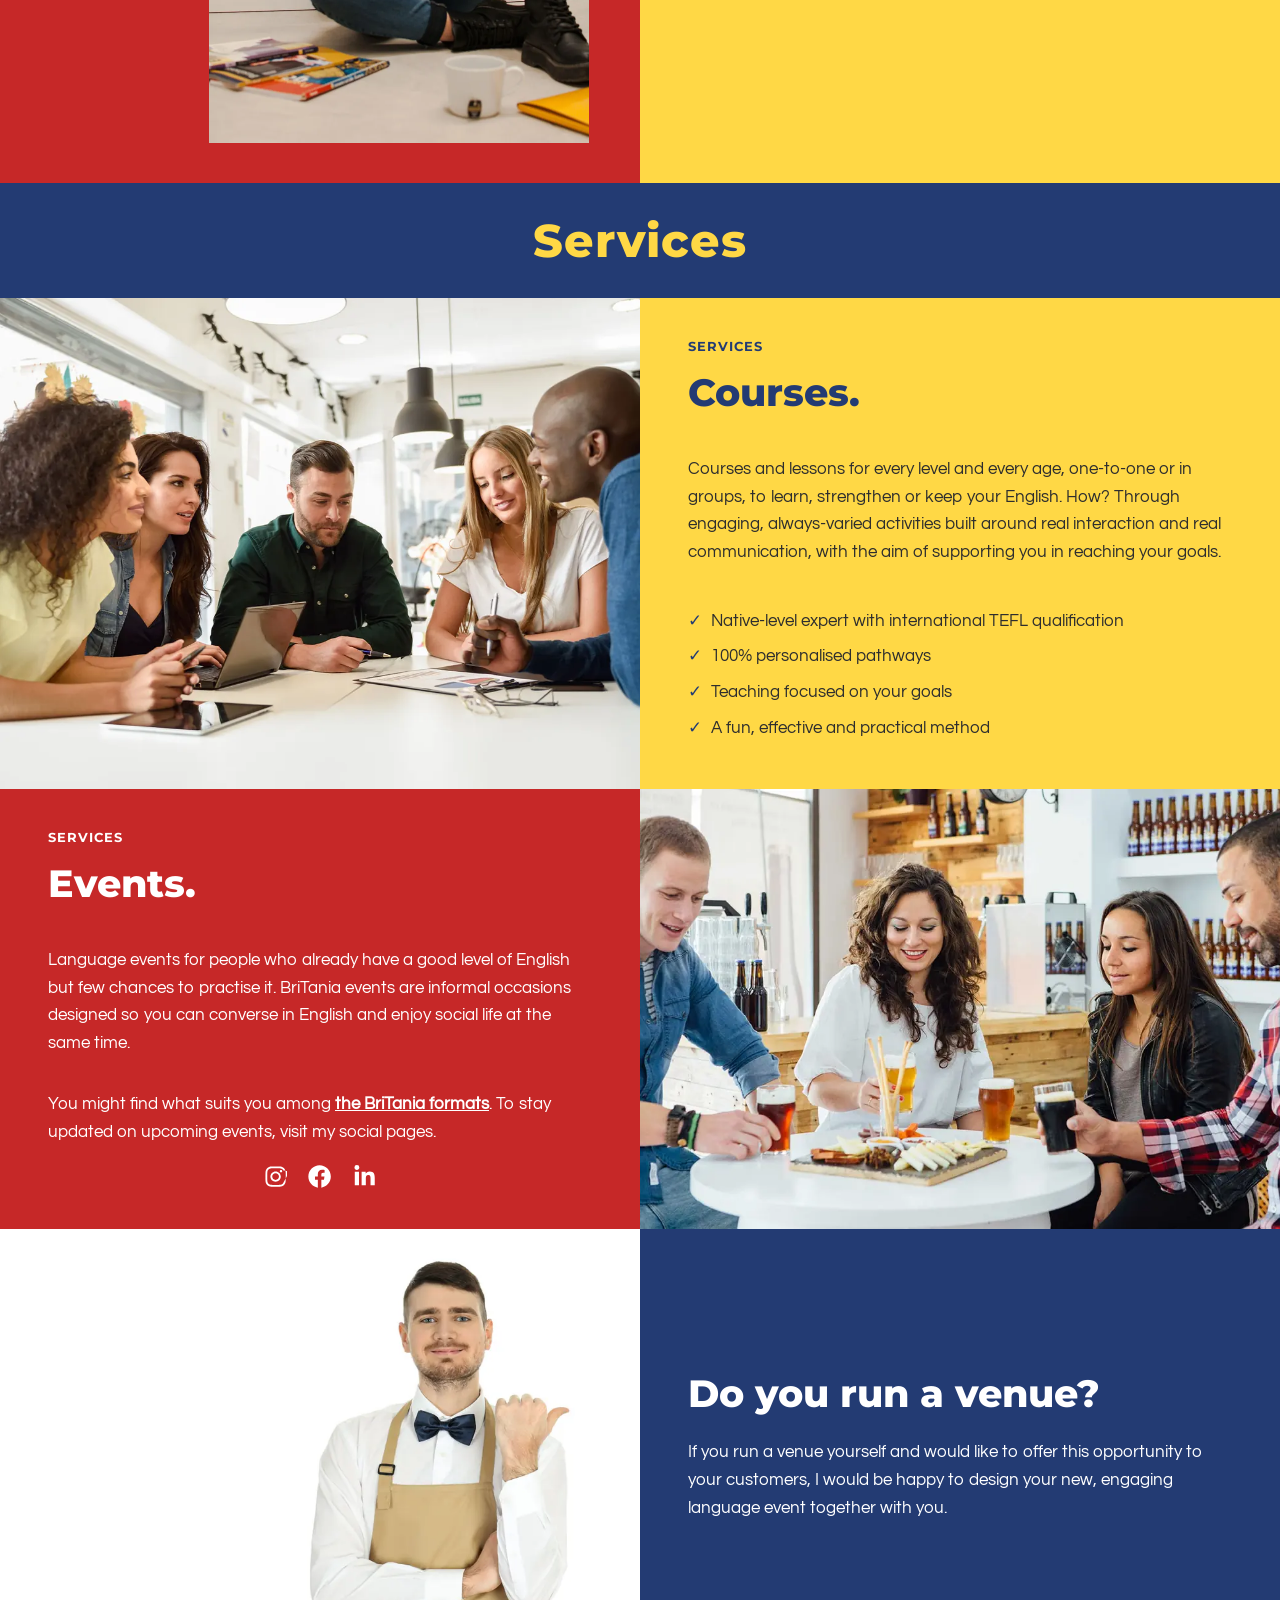
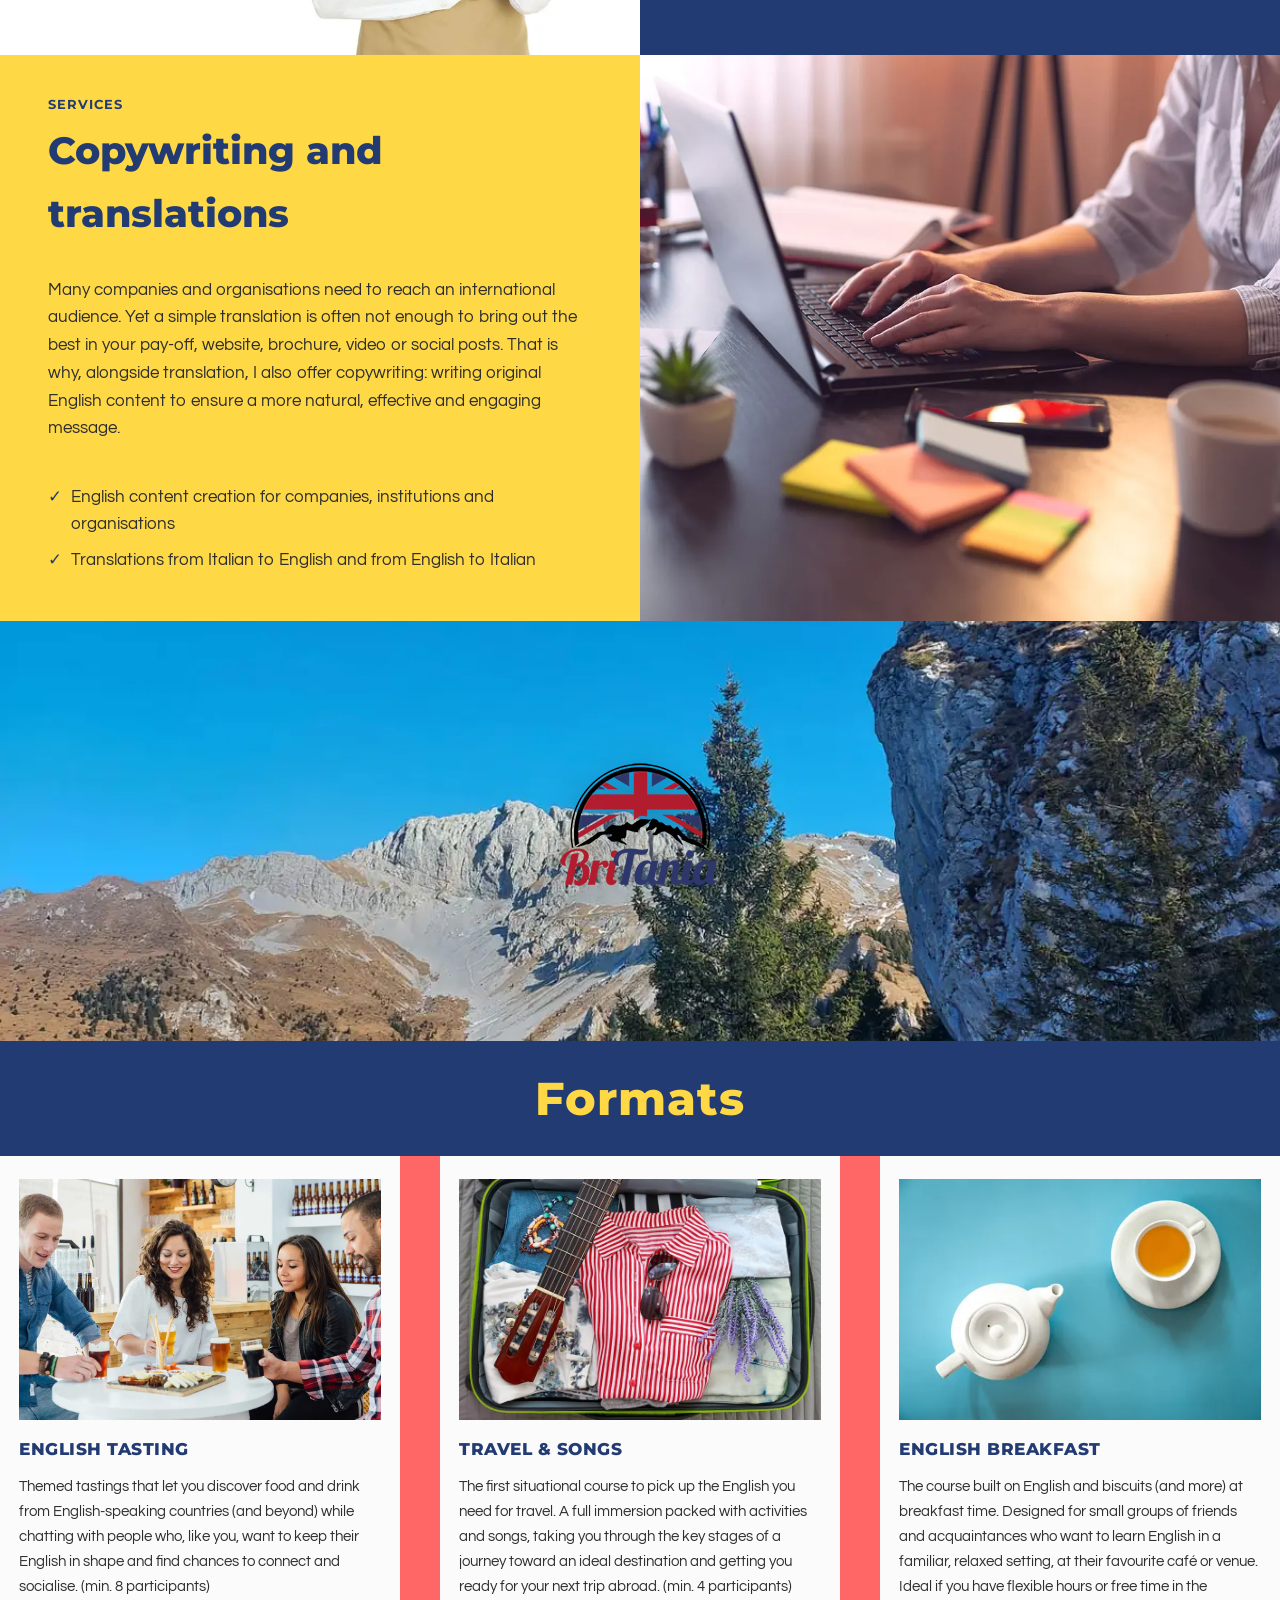
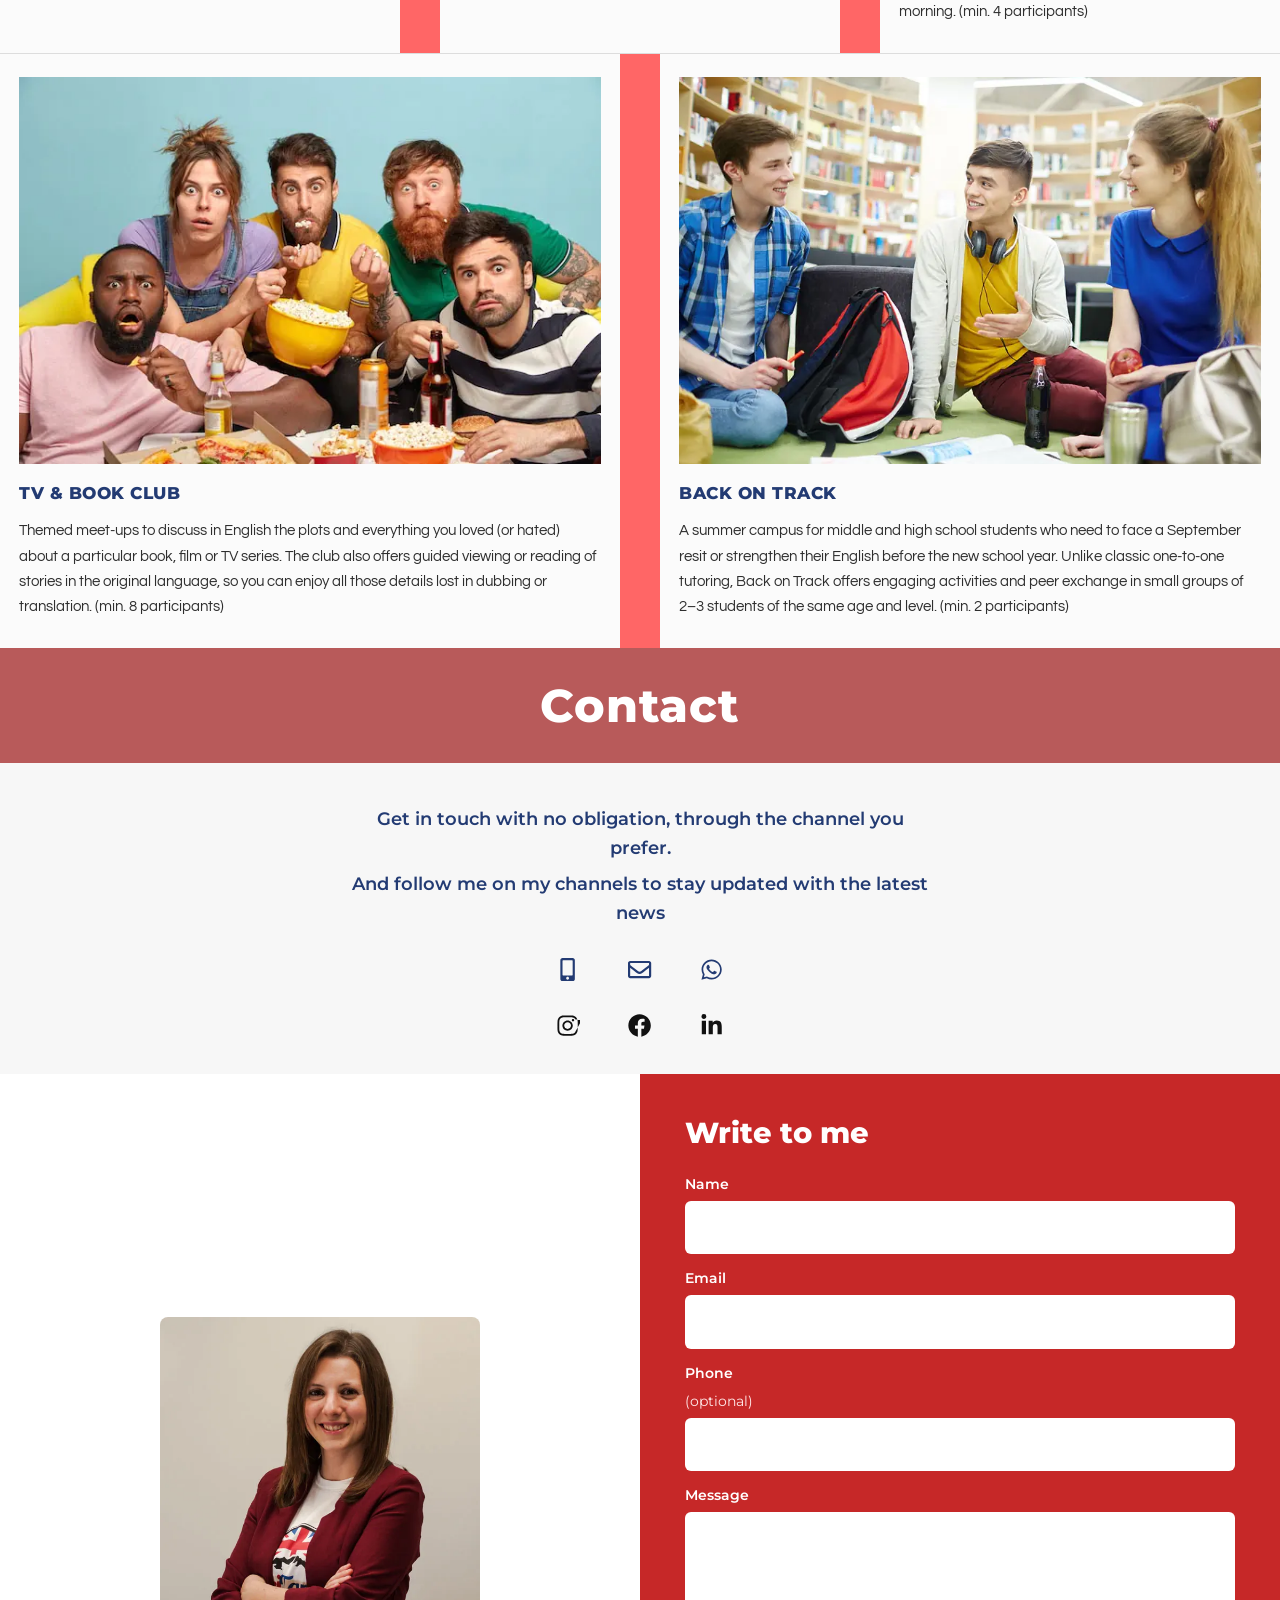
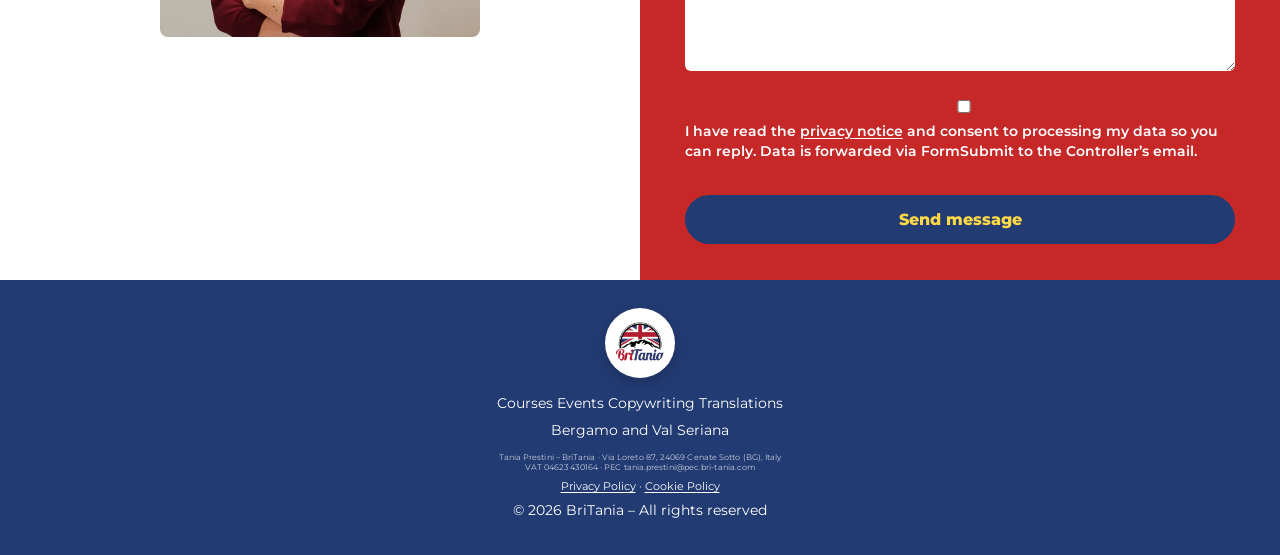
==== commit 5c484e02: "Remove codice fiscale from public pages; keep P.IVA and PEC Co-authored-by: Cursor <cursoragent@curs" ====
--- a/en/index.html
+++ b/en/index.html
@@ -296,7 +296,7 @@
     <img src="../assets/images/BriTania-logo.webp" alt="BriTania" width="70" height="70" />
     <p>Courses Events Copywriting Translations</p>
     <p>Bergamo and Val Seriana</p>
-    <p class="legal-line">Tania Prestini – BriTania · Via Loreto 87, 24069 Cenate Sotto (BG), Italy<br />Tax code PRSTNA90E58C800R · VAT 04623430164 · PEC tania.prestini@pec.bri-tania.com</p>
+    <p class="legal-line">Tania Prestini – BriTania · Via Loreto 87, 24069 Cenate Sotto (BG), Italy<br />VAT 04623430164 · PEC tania.prestini@pec.bri-tania.com</p>
     <p class="legal-links"><a href="privacy.html">Privacy Policy</a> · <a href="cookie.html">Cookie Policy</a></p>
     <p>© <span id="year"></span> BriTania – All rights reserved</p>
   </footer>
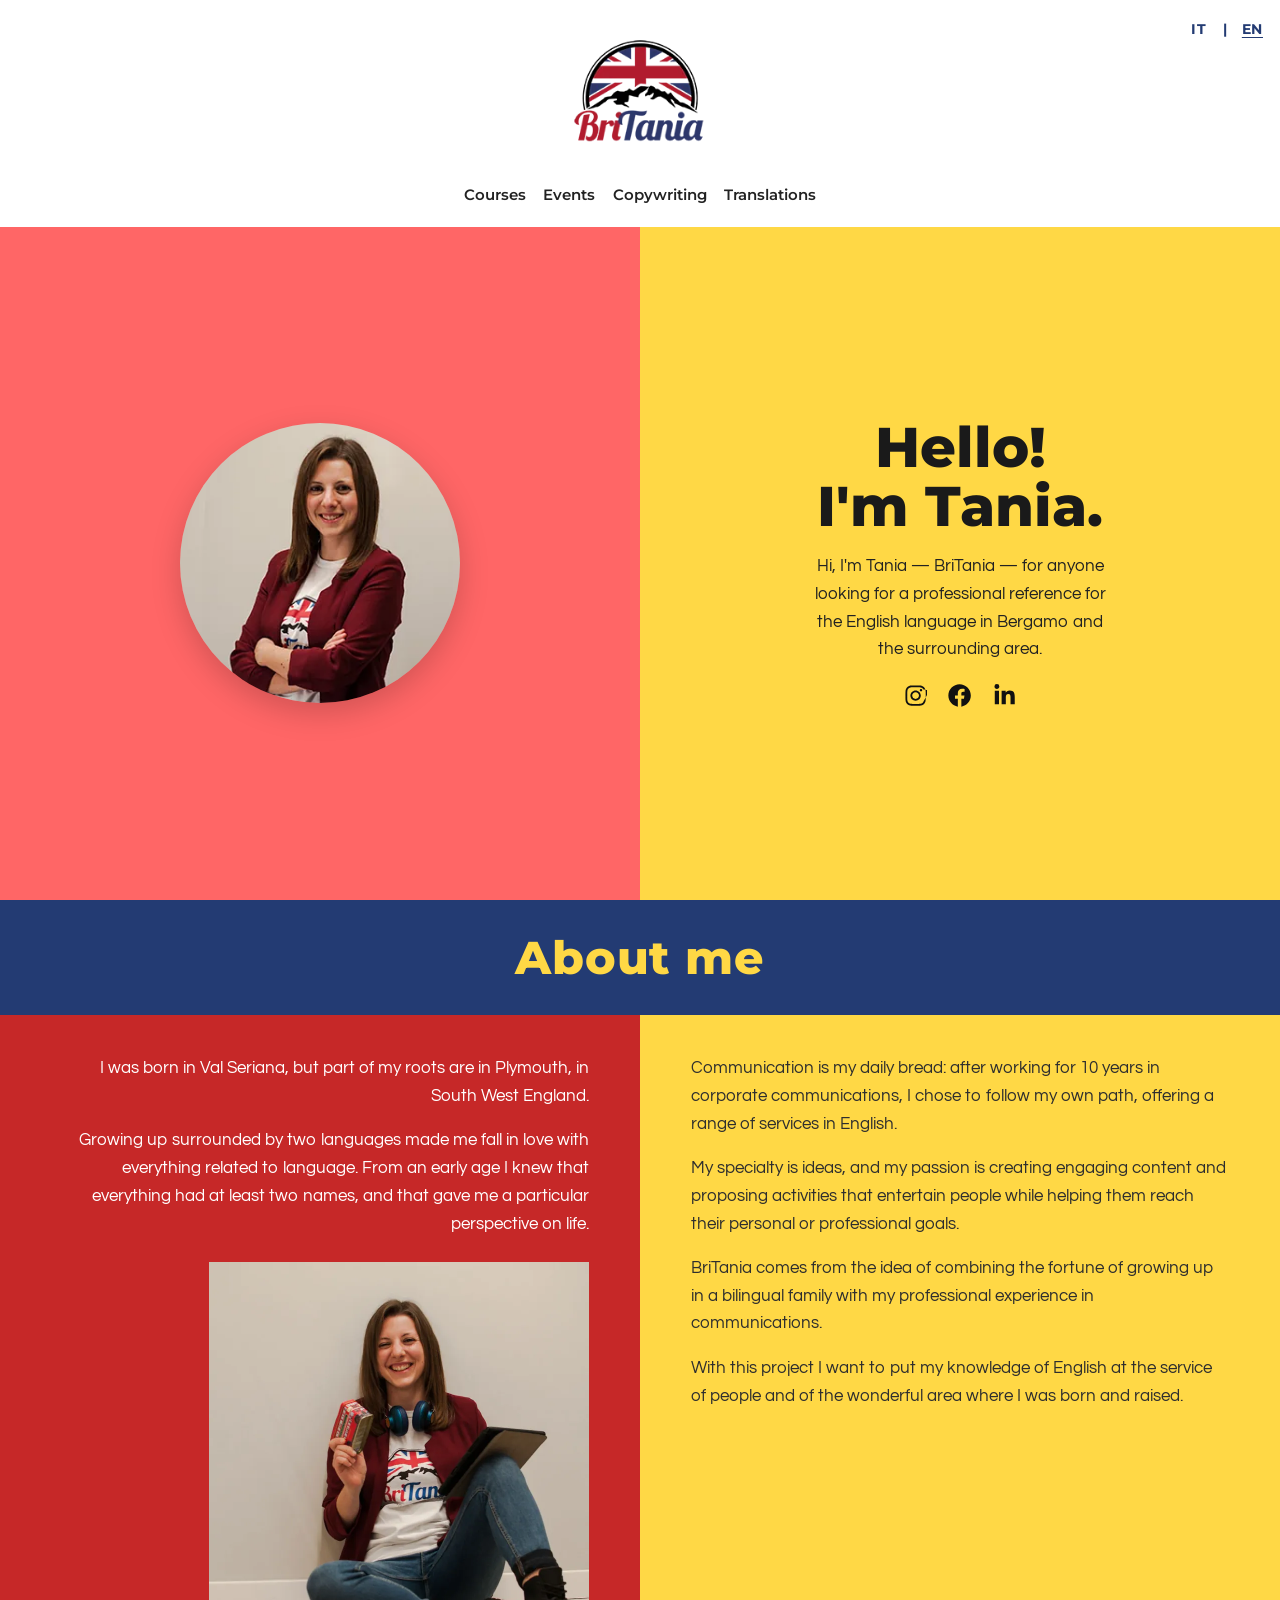
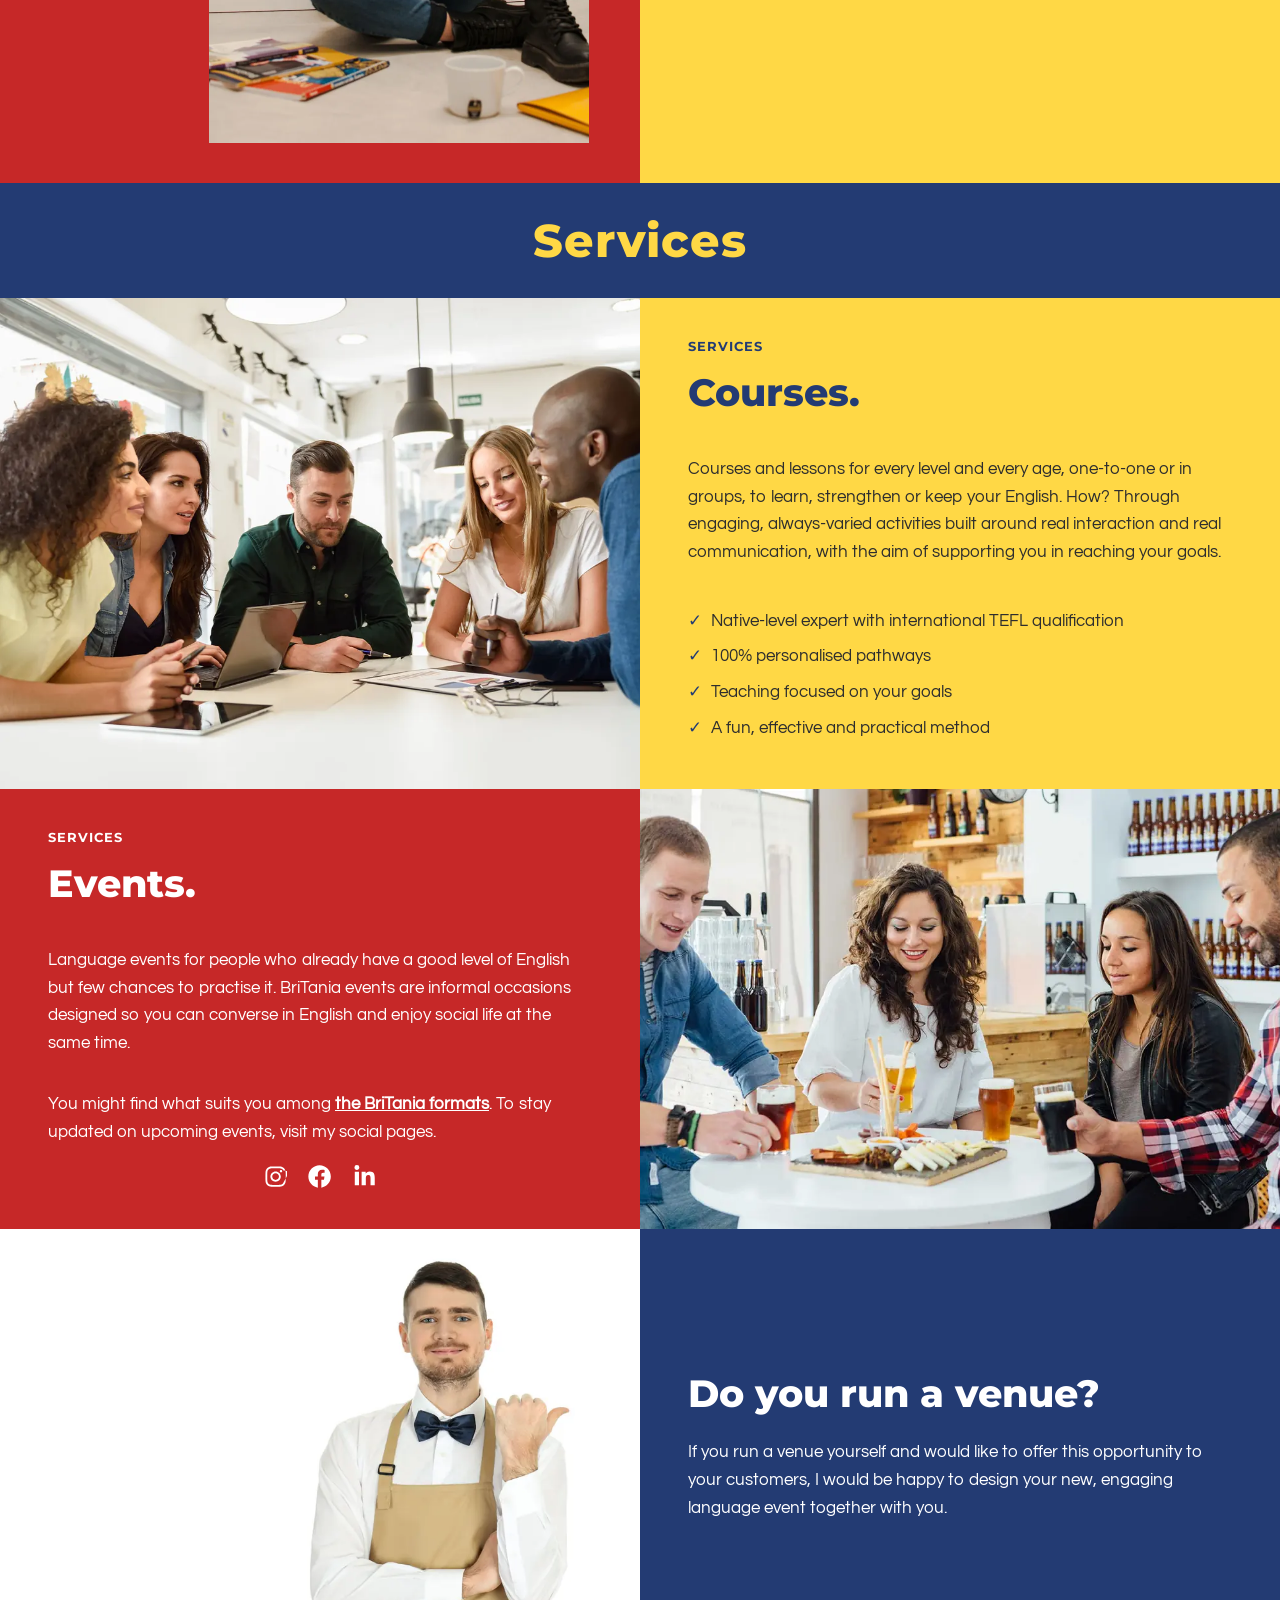
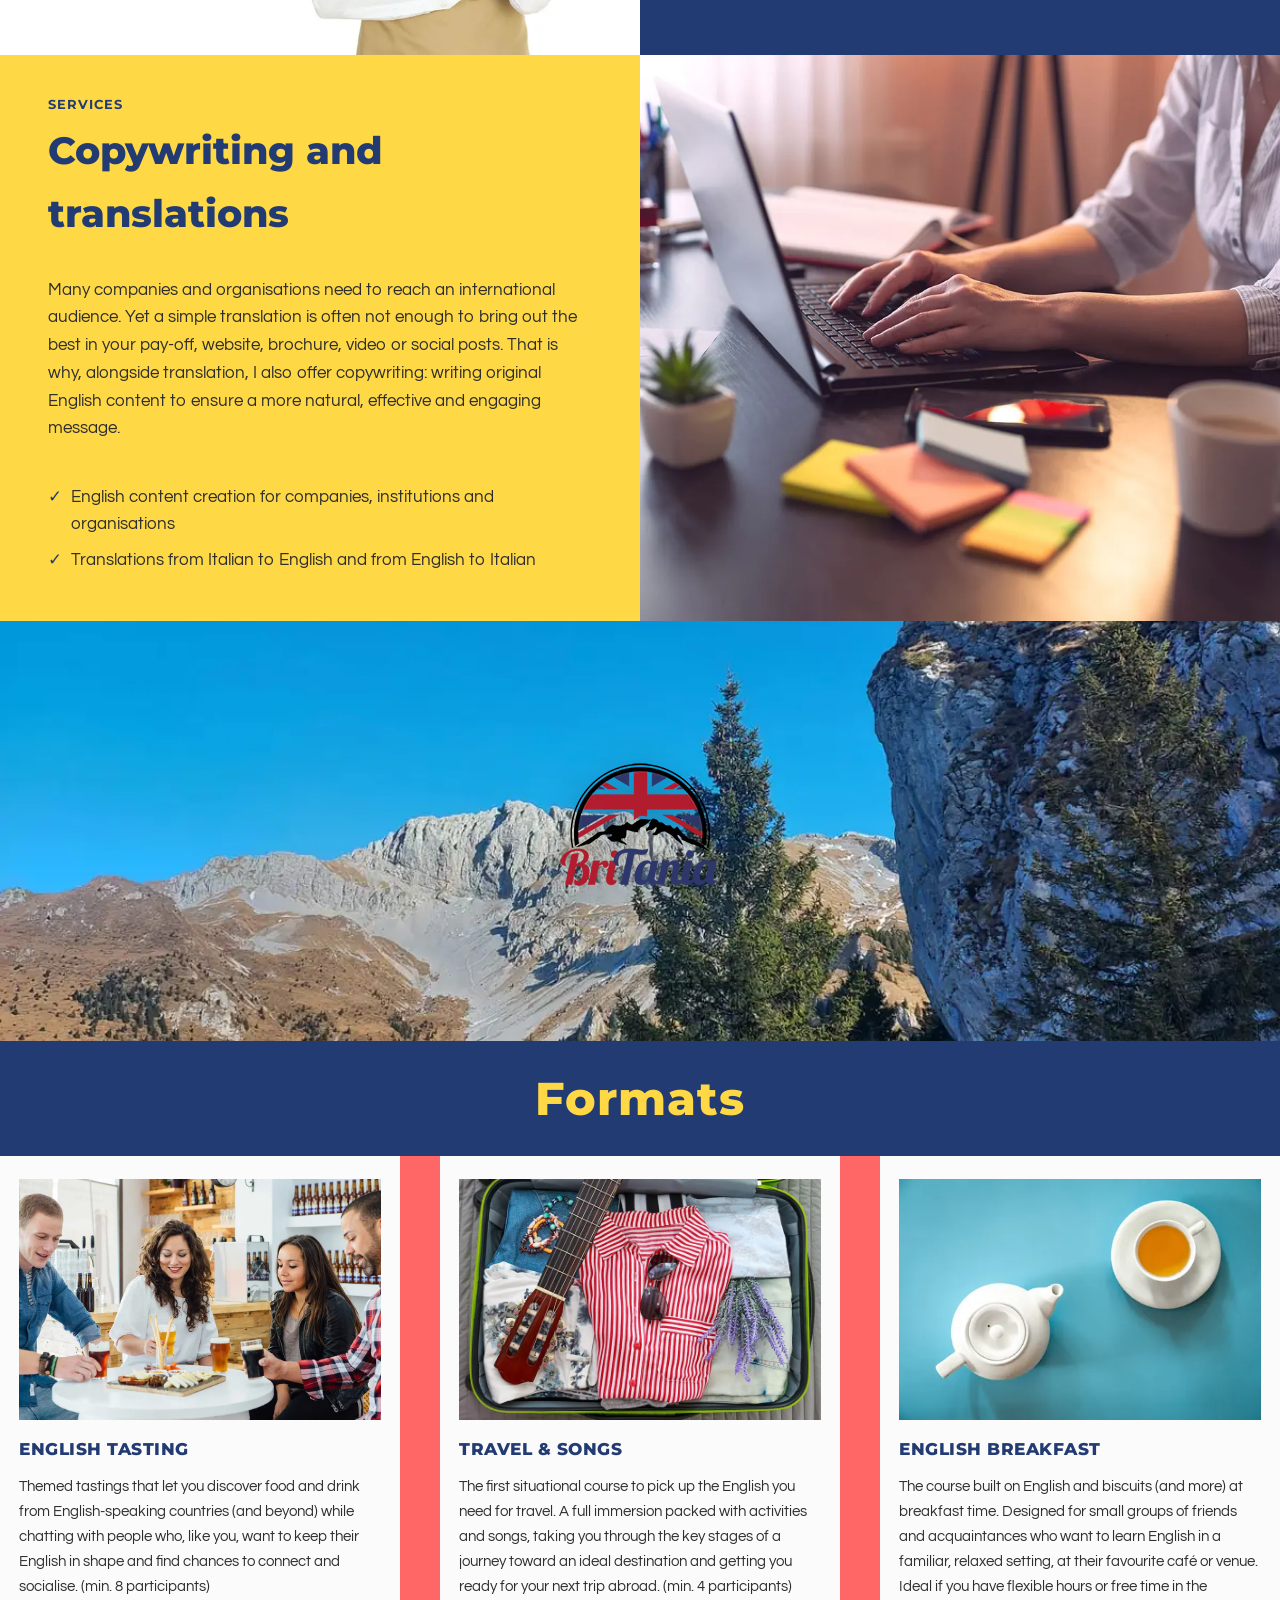
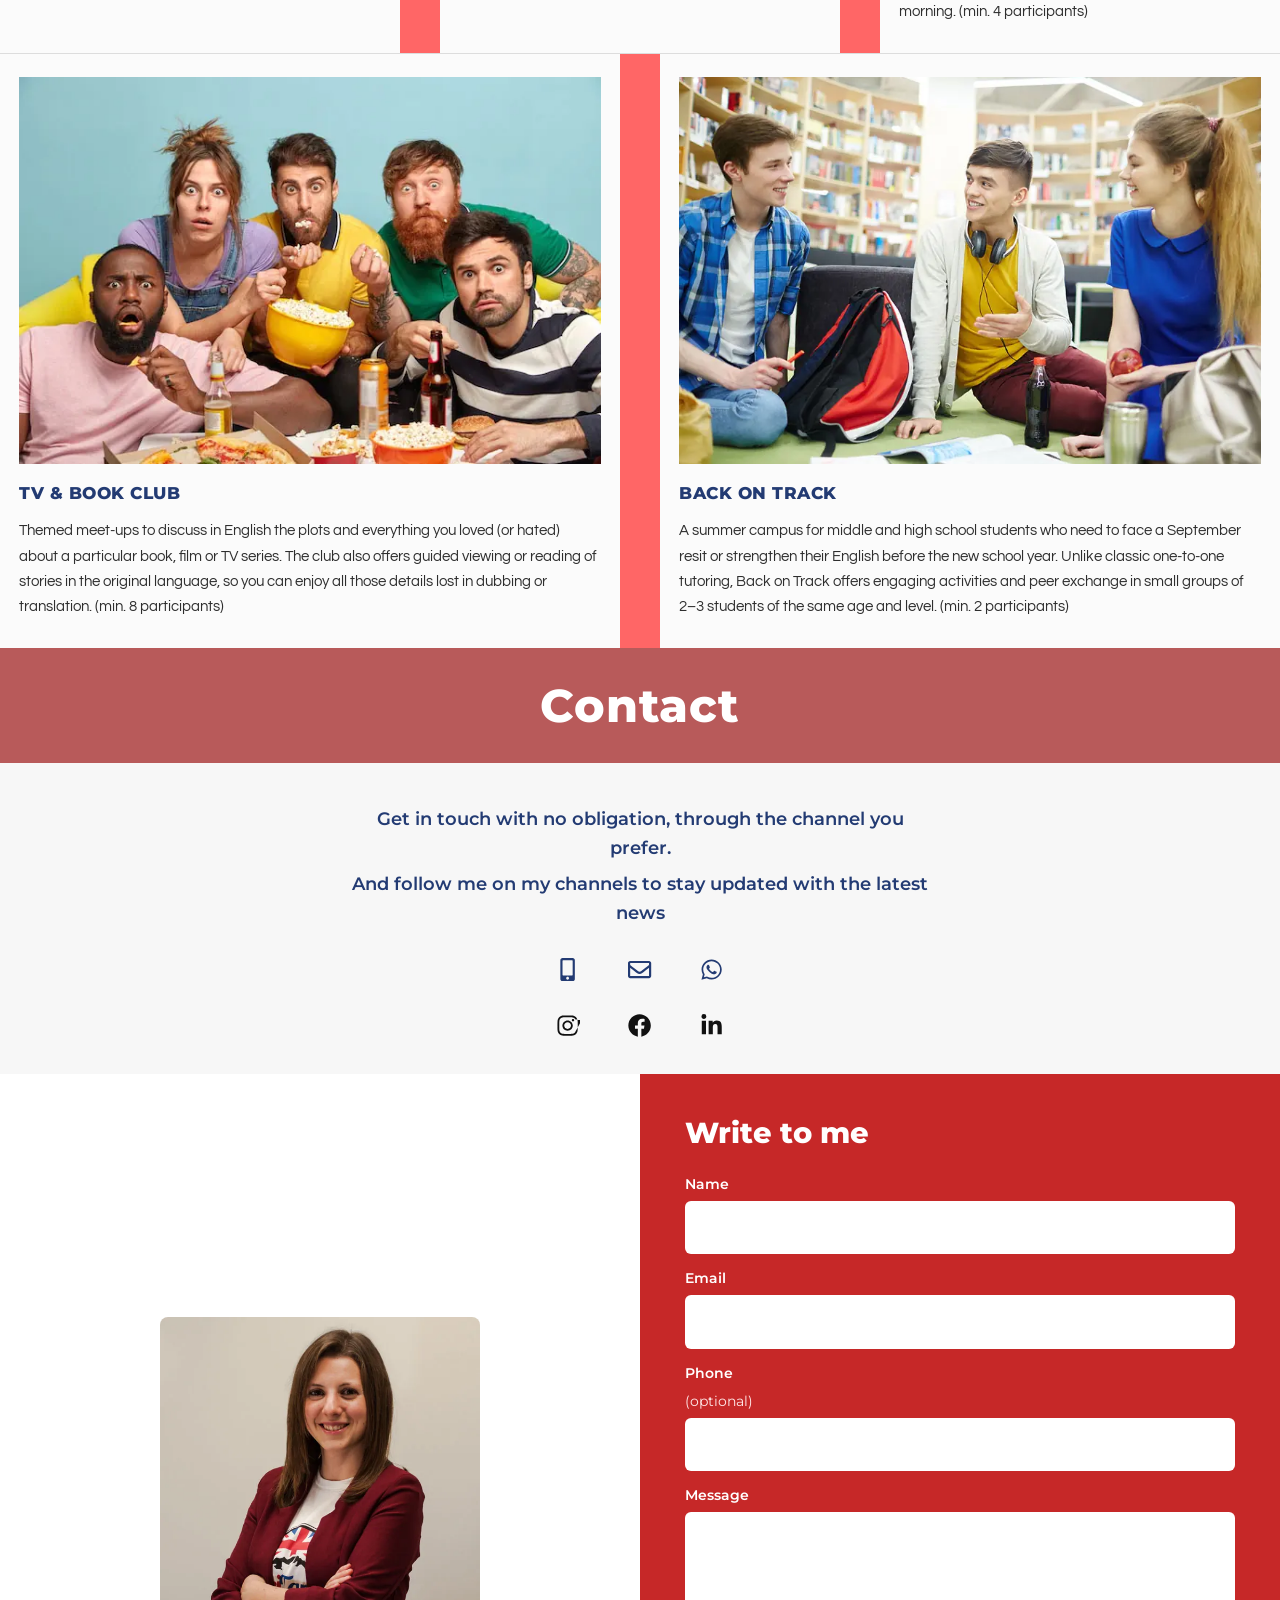
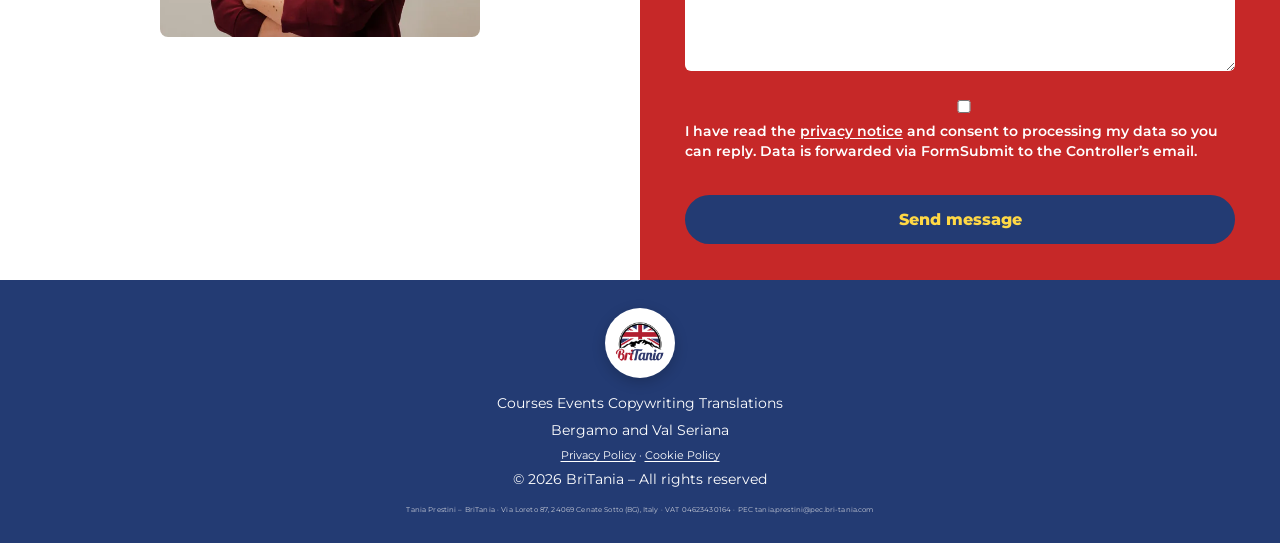
==== commit 5f12a93b: "Move legal imprint to footer bottom in minimal type Co-authored-by: Cursor <cursoragent@cursor.com>" ====
--- a/en/index.html
+++ b/en/index.html
@@ -296,9 +296,9 @@
     <img src="../assets/images/BriTania-logo.webp" alt="BriTania" width="70" height="70" />
     <p>Courses Events Copywriting Translations</p>
     <p>Bergamo and Val Seriana</p>
-    <p class="legal-line">Tania Prestini – BriTania · Via Loreto 87, 24069 Cenate Sotto (BG), Italy<br />VAT 04623430164 · PEC tania.prestini@pec.bri-tania.com</p>
     <p class="legal-links"><a href="privacy.html">Privacy Policy</a> · <a href="cookie.html">Cookie Policy</a></p>
     <p>© <span id="year"></span> BriTania – All rights reserved</p>
+    <p class="legal-line">Tania Prestini – BriTania · Via Loreto 87, 24069 Cenate Sotto (BG), Italy · VAT 04623430164 · PEC tania.prestini@pec.bri-tania.com</p>
   </footer>
 
   <script src="../assets/main.js" defer></script>
--- a/assets/styles.css
+++ b/assets/styles.css
@@ -577,13 +577,13 @@
 }
 
 .site-footer .legal-line {
-  font-size: 0.5rem;
-  line-height: 1.35;
-  margin: 0.55rem auto 0.25rem;
-  max-width: 26rem;
-  color: #fff;
-  opacity: 0.75;
-  letter-spacing: 0.01em;
+  font-size: 0.4375rem; /* ~7px: minimo leggibile, in fondo */
+  line-height: 1.3;
+  margin: 0.85rem auto 0;
+  max-width: 36rem;
+  color: #c5c9d6;
+  letter-spacing: 0.02em;
+  font-weight: 400;
 }
 
 .site-footer .legal-links {
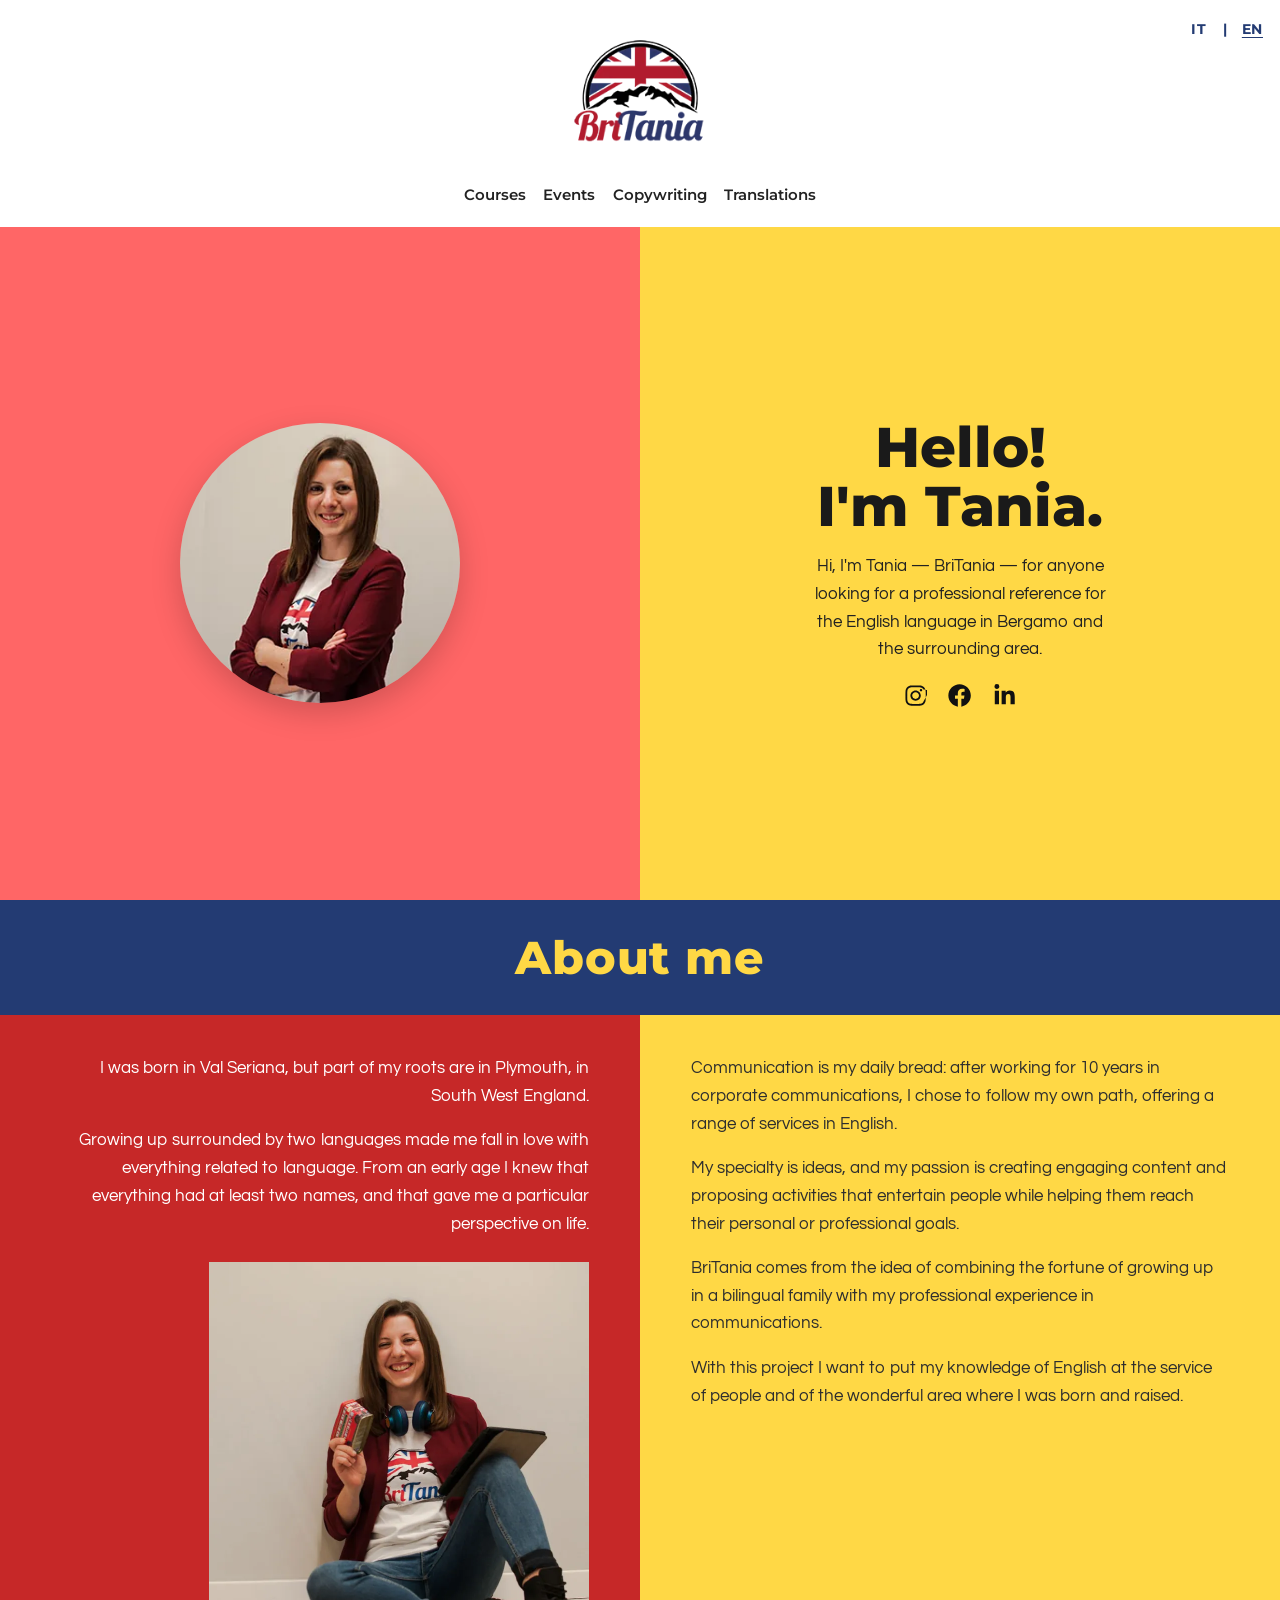
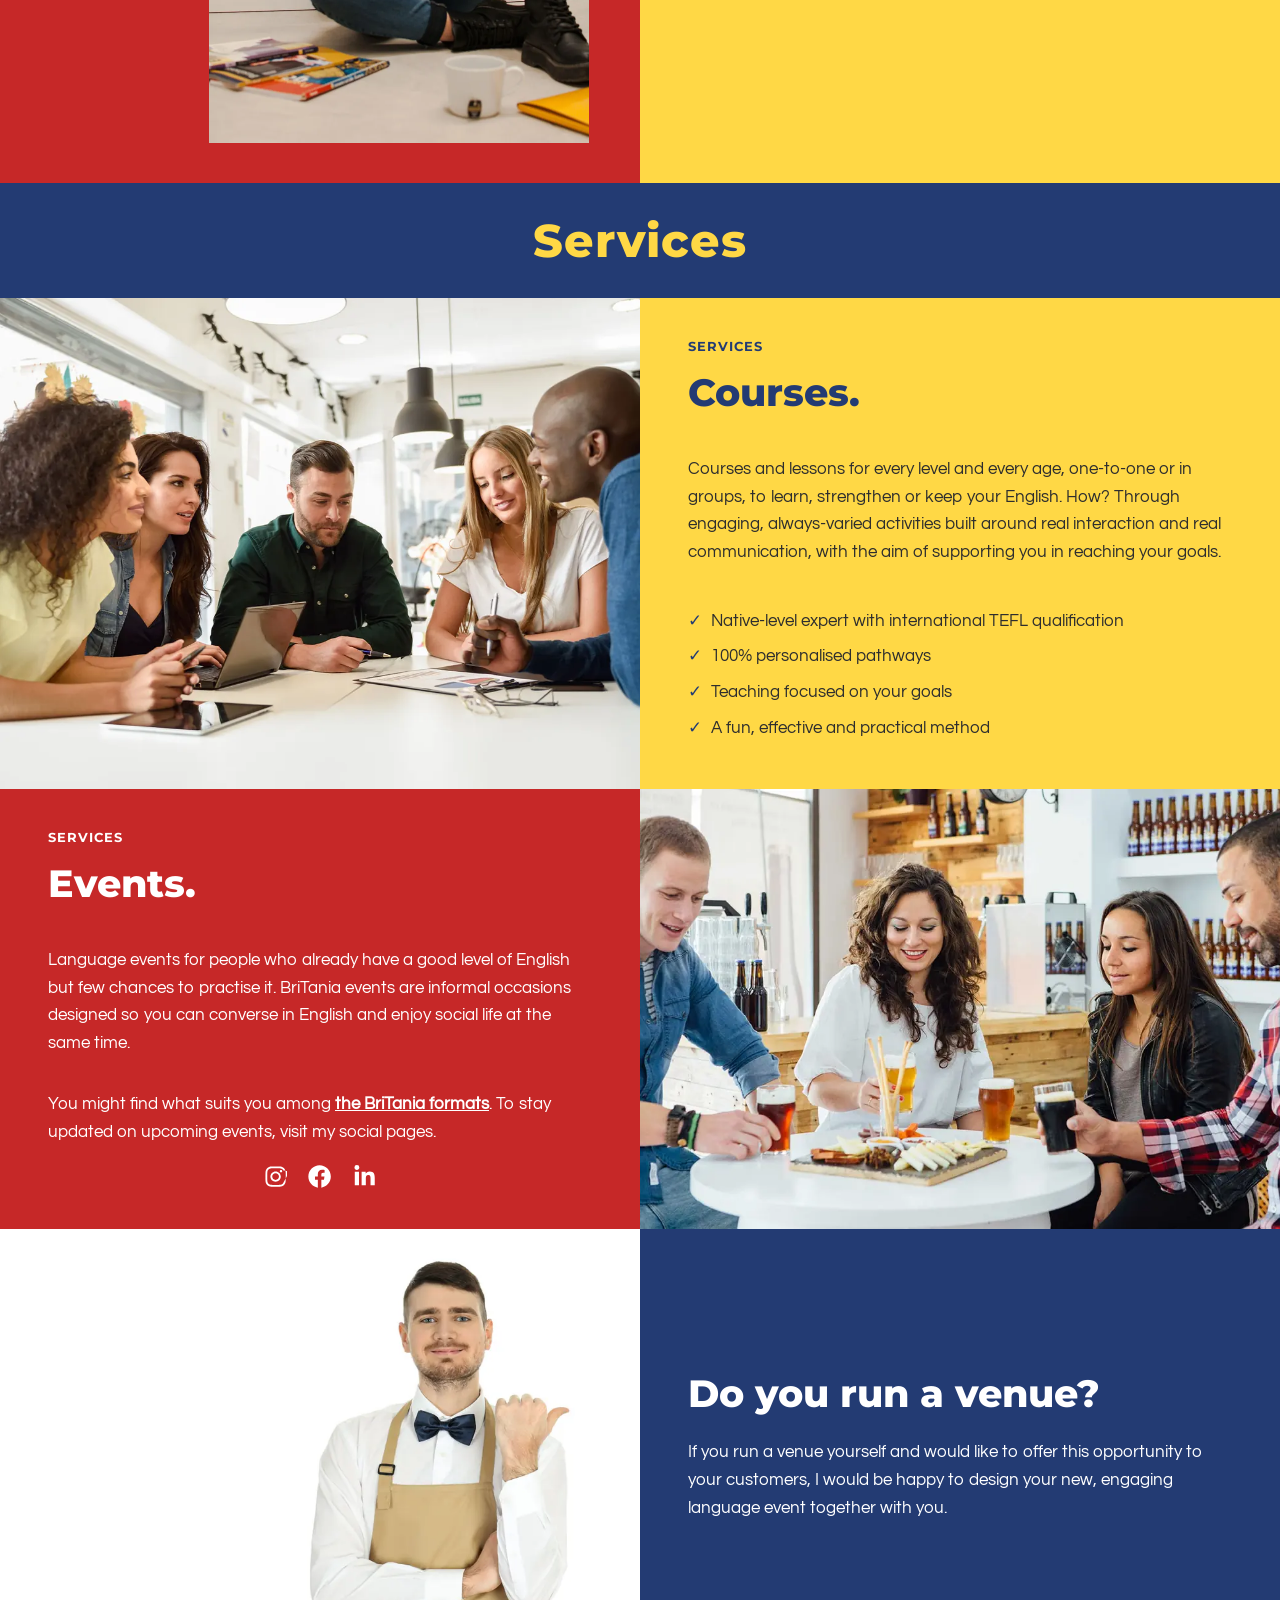
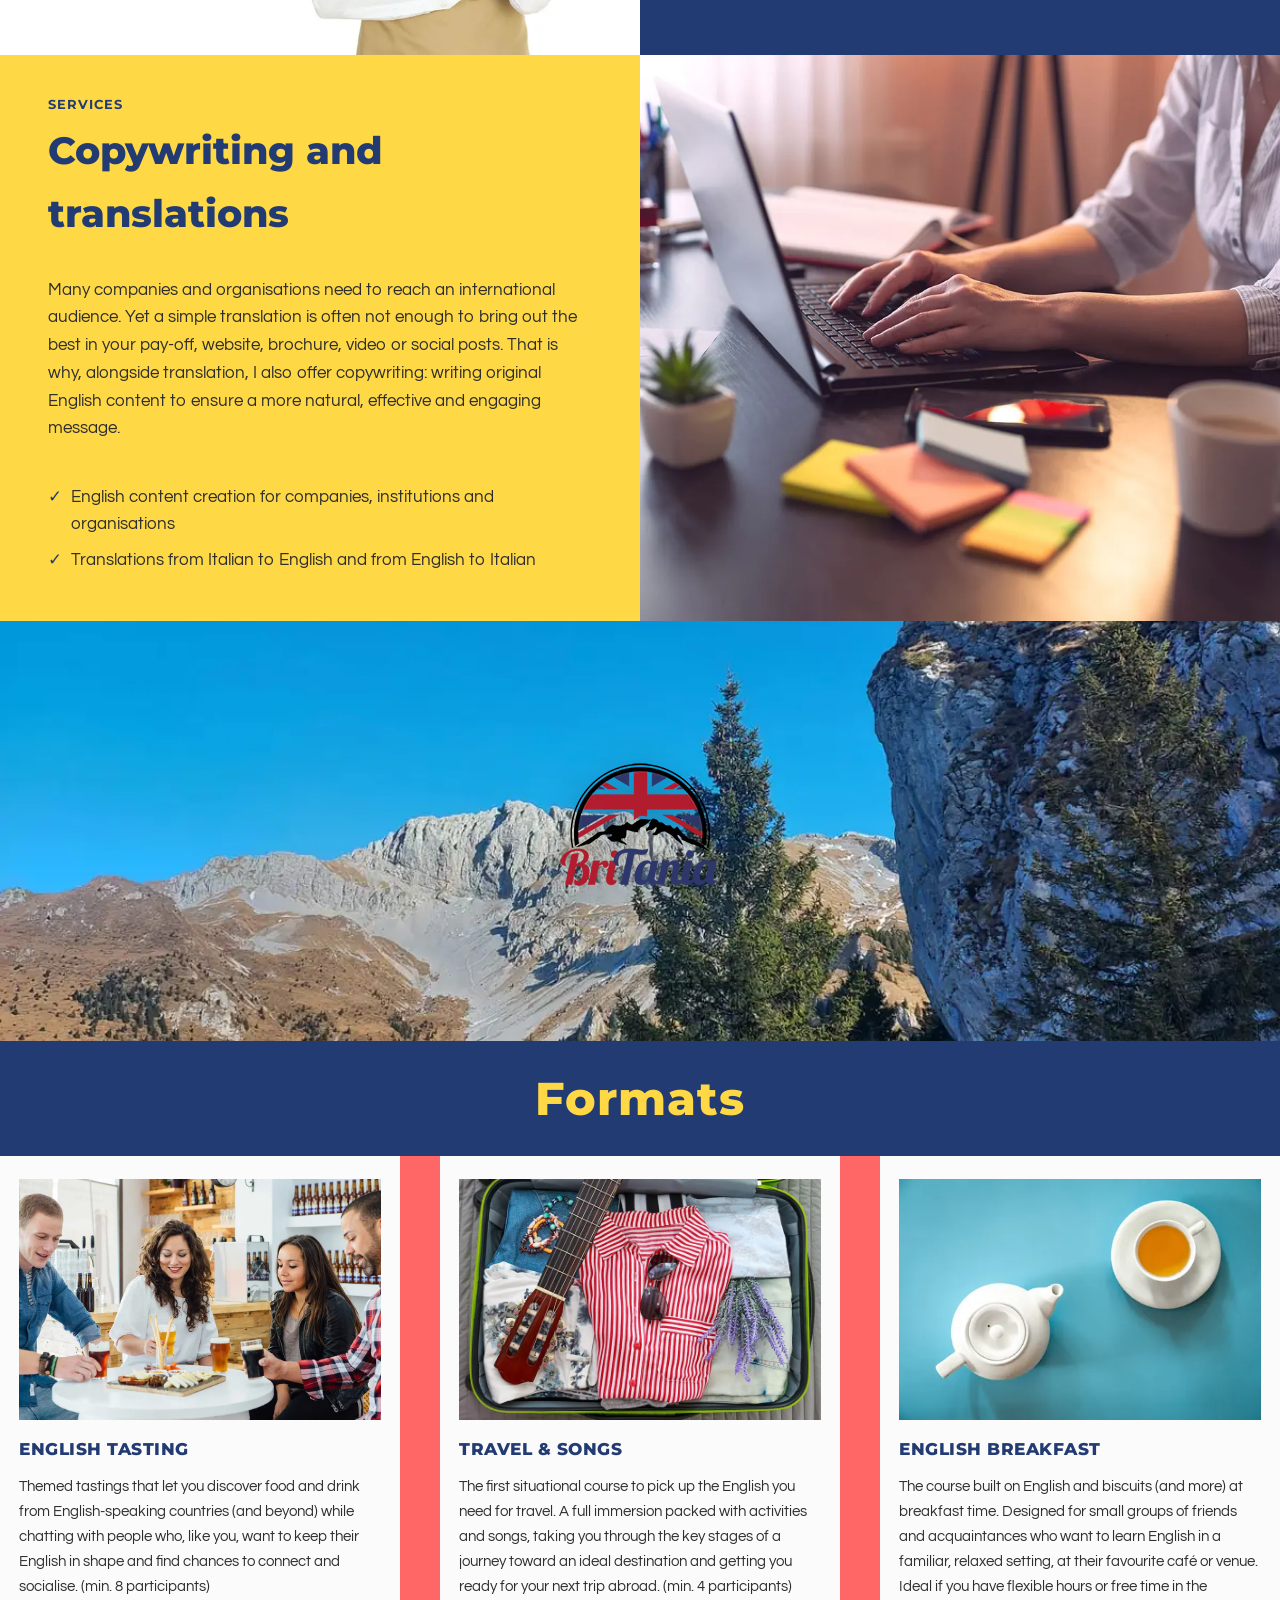
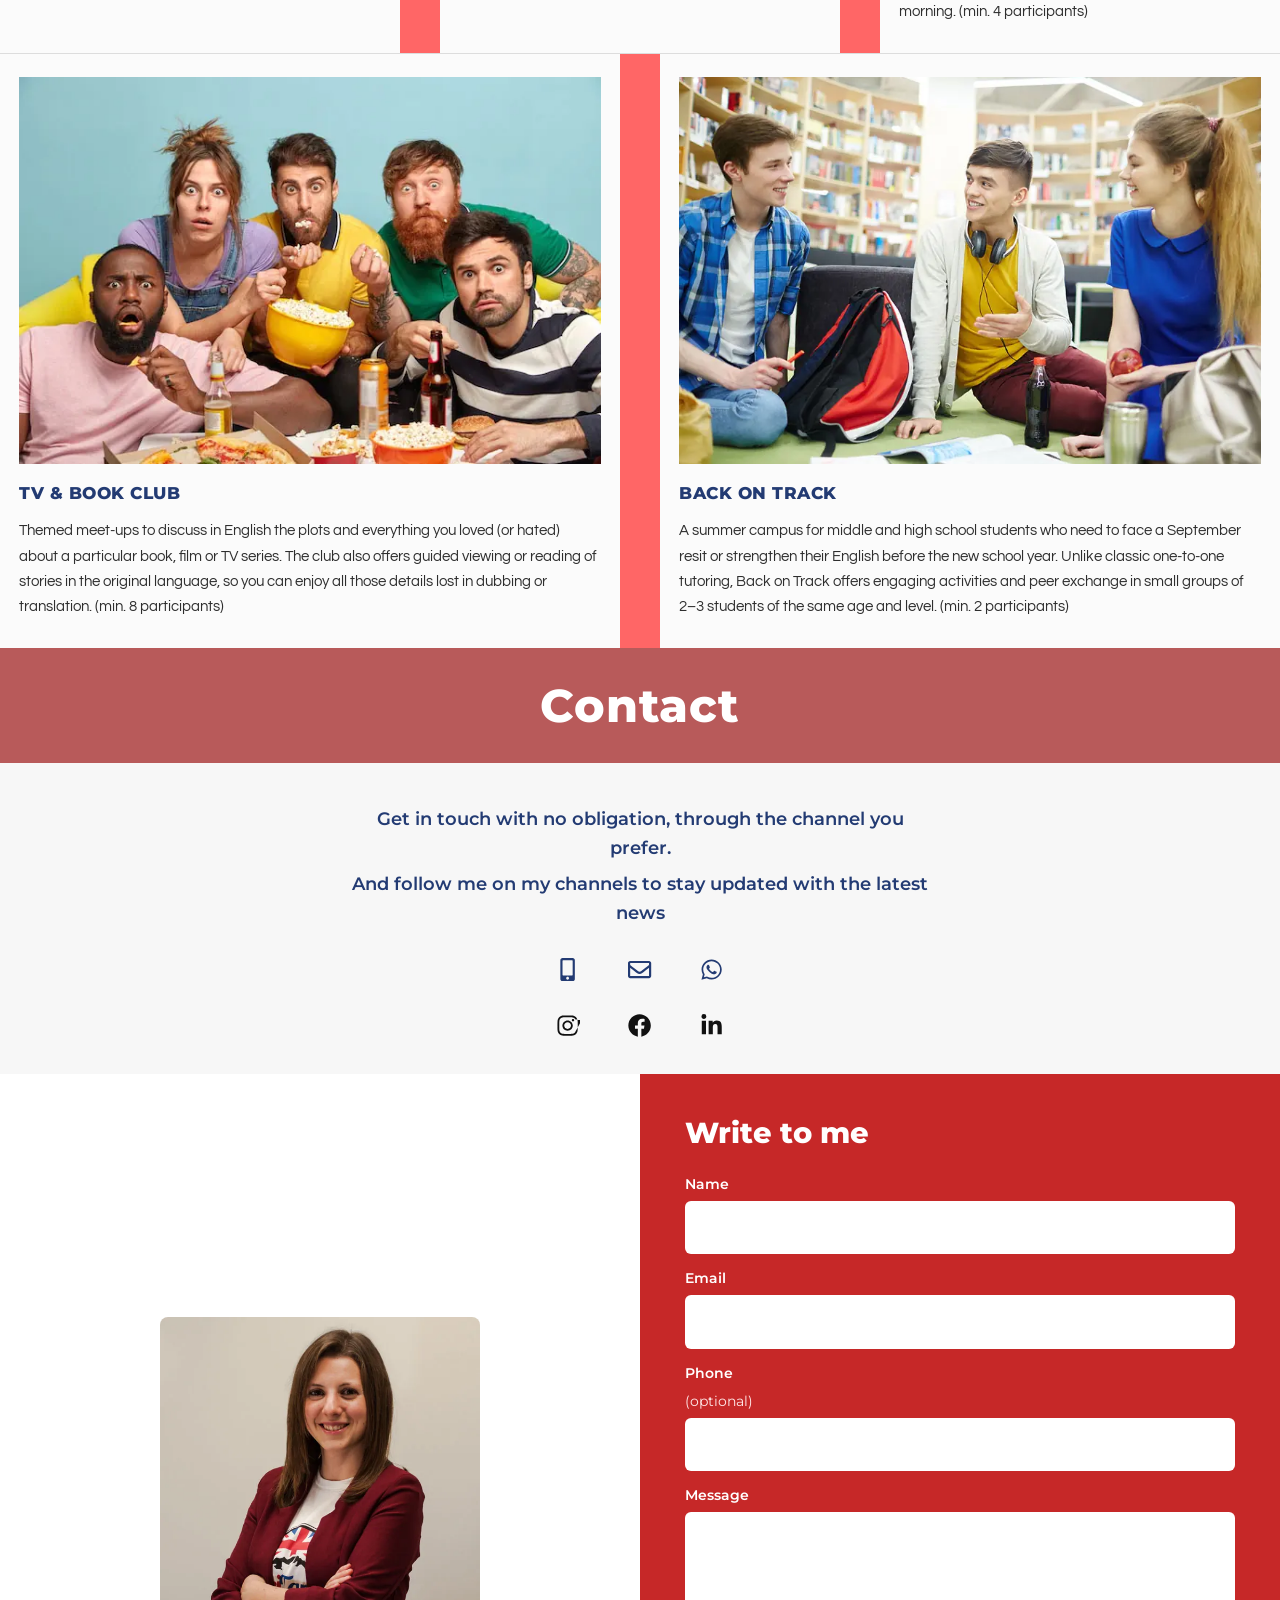
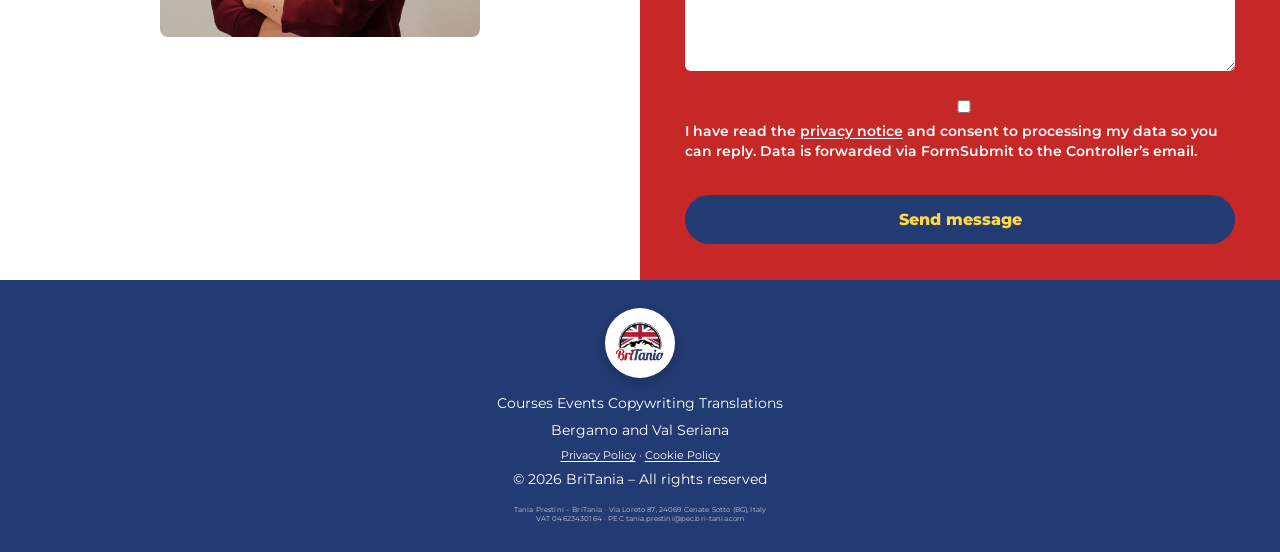
==== commit 22be8192: "Format legal imprint as two lines under copyright Co-authored-by: Cursor <cursoragent@cursor.com>" ====
--- a/en/index.html
+++ b/en/index.html
@@ -298,7 +298,7 @@
     <p>Bergamo and Val Seriana</p>
     <p class="legal-links"><a href="privacy.html">Privacy Policy</a> · <a href="cookie.html">Cookie Policy</a></p>
     <p>© <span id="year"></span> BriTania – All rights reserved</p>
-    <p class="legal-line">Tania Prestini – BriTania · Via Loreto 87, 24069 Cenate Sotto (BG), Italy · VAT 04623430164 · PEC tania.prestini@pec.bri-tania.com</p>
+    <p class="legal-line">Tania Prestini – BriTania · Via Loreto 87, 24069 Cenate Sotto (BG), Italy<br />VAT 04623430164 · PEC tania.prestini@pec.bri-tania.com</p>
   </footer>
 
   <script src="../assets/main.js" defer></script>
